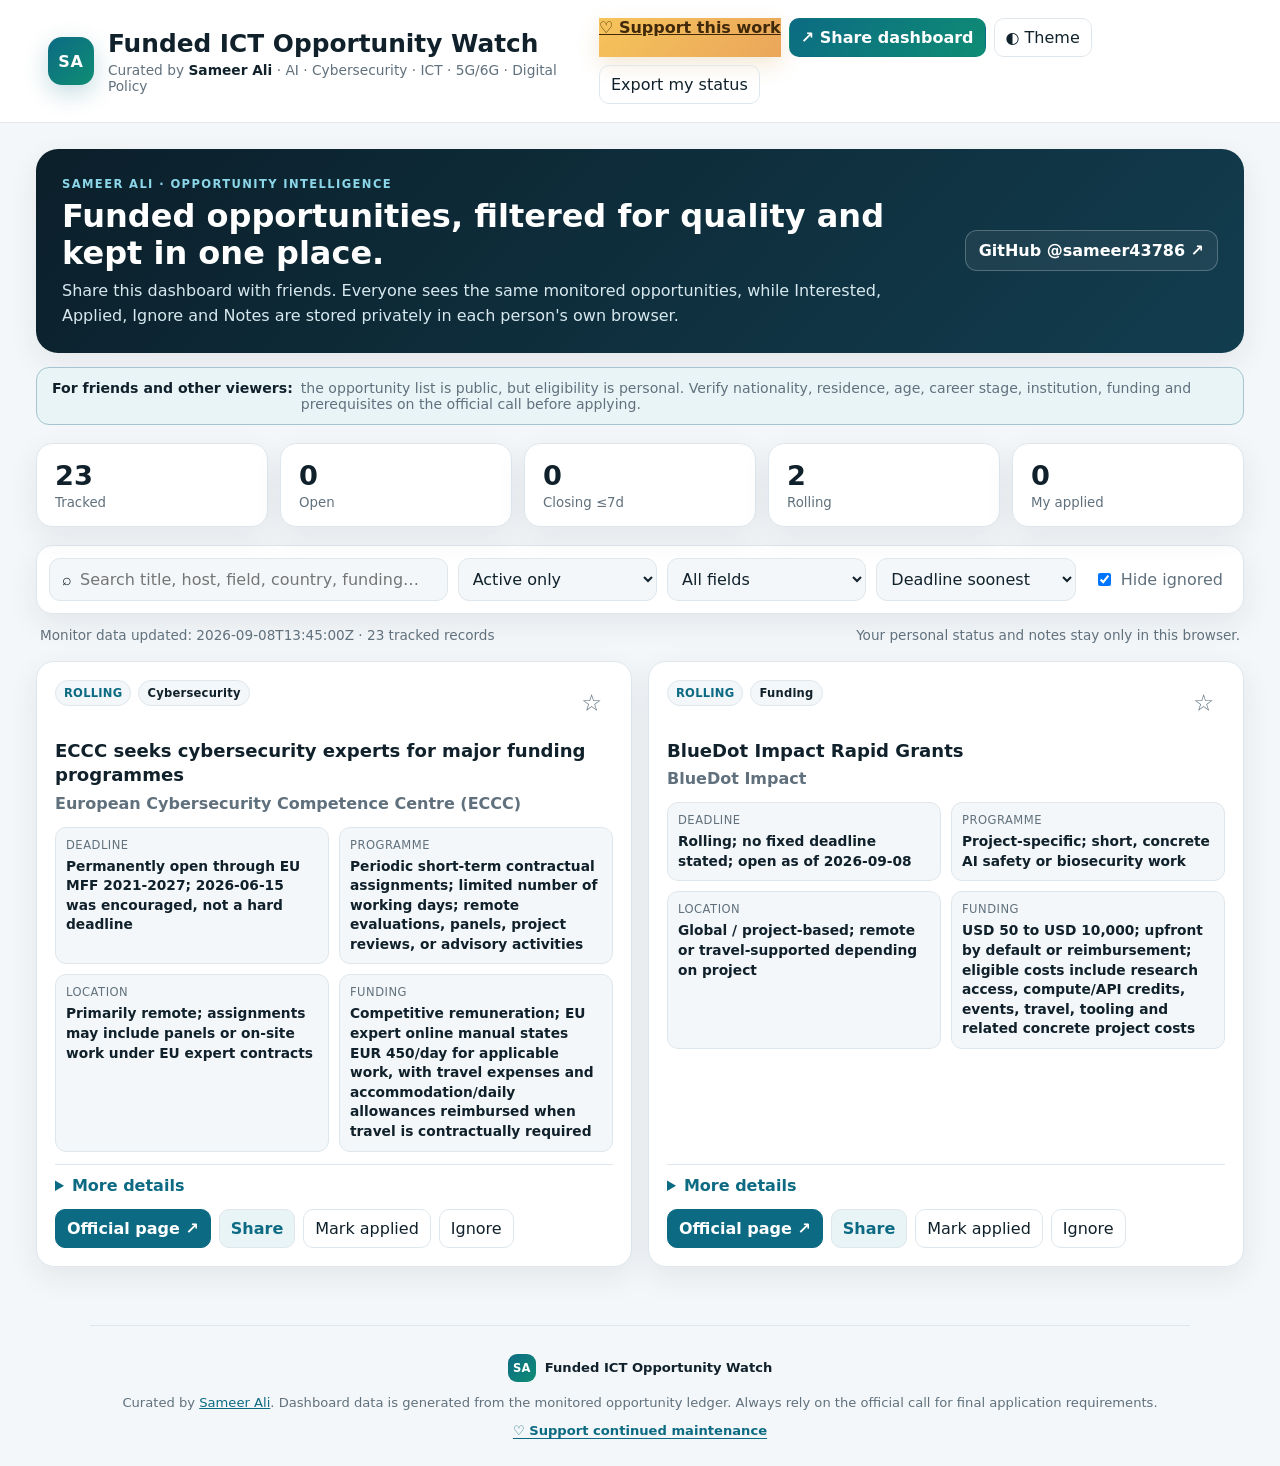
==== docs/index.html @ 2b6732dd "Fix support button with no-JavaScript fallback" ====
<!doctype html>
<html lang="en">
<head>
  <meta charset="utf-8">
  <meta name="viewport" content="width=device-width, initial-scale=1">
  <meta name="color-scheme" content="light dark">
  <meta name="theme-color" content="#0b1f2a">
  <title>Funded ICT Opportunity Watch · Sameer Ali</title>
  <meta name="description" content="A curated public dashboard of funded opportunities in AI, cybersecurity, ICT, 5G/6G, digital policy and trustworthy AI, maintained by Sameer Ali.">
  <meta property="og:title" content="Funded ICT Opportunity Watch · Sameer Ali">
  <meta property="og:description" content="Discover funded opportunities in AI, cybersecurity, ICT, 5G/6G, digital policy and trustworthy AI.">
  <meta property="og:type" content="website">
  <meta property="og:url" content="https://sameer43786.github.io/eu-opportunity-alerts/">
  <meta name="twitter:card" content="summary">
  <link rel="stylesheet" href="styles.css?v=20260909-2">
</head>
<body>
  <header class="topbar">
    <div class="brand">
      <div class="logo" aria-hidden="true">SA</div>
      <div>
        <h1>Funded ICT Opportunity Watch</h1>
        <p class="brandline">Curated by <strong>Sameer Ali</strong> · AI · Cybersecurity · ICT · 5G/6G · Digital Policy</p>
      </div>
    </div>
    <div class="header-actions">
      <a id="supportBtn" class="support-button" href="support.html">♡ Support this work</a>
      <button id="shareBtn" class="share-button" type="button">↗ Share dashboard</button>
      <button id="themeBtn" class="ghost" type="button" aria-label="Toggle theme">◐ Theme</button>
      <button id="exportBtn" class="ghost" type="button">Export my status</button>
    </div>
  </header>

  <main>
    <section class="hero-note">
      <div>
        <span class="eyebrow">SAMEER ALI · OPPORTUNITY INTELLIGENCE</span>
        <h2>Funded opportunities, filtered for quality and kept in one place.</h2>
        <p>Share this dashboard with friends. Everyone sees the same monitored opportunities, while Interested, Applied, Ignore and Notes are stored privately in each person's own browser.</p>
      </div>
      <div class="hero-links">
        <a class="profile-link" href="https://github.com/sameer43786" target="_blank" rel="noopener">GitHub @sameer43786 ↗</a>
      </div>
    </section>

    <section class="friend-notice" role="note">
      <strong>For friends and other viewers:</strong>
      <span>the opportunity list is public, but eligibility is personal. Verify nationality, residence, age, career stage, institution, funding and prerequisites on the official call before applying.</span>
    </section>

    <section class="summary">
      <div class="stat"><span id="totalCount">0</span><small>Tracked</small></div>
      <div class="stat"><span id="openCount">0</span><small>Open</small></div>
      <div class="stat"><span id="soonCount">0</span><small>Closing ≤7d</small></div>
      <div class="stat"><span id="rollingCount">0</span><small>Rolling</small></div>
      <div class="stat"><span id="appliedCount">0</span><small>My applied</small></div>
    </section>

    <section class="controls">
      <label class="searchbox">
        <span>⌕</span>
        <input id="searchInput" type="search" placeholder="Search title, host, field, country, funding…">
      </label>

      <select id="statusFilter" aria-label="Status filter">
        <option value="active">Active only</option>
        <option value="all">All statuses</option>
        <option value="OPEN">Open</option>
        <option value="CLOSING SOON">Closing soon</option>
        <option value="ROLLING">Rolling</option>
        <option value="CLOSED">Closed</option>
      </select>

      <select id="categoryFilter" aria-label="Category filter">
        <option value="all">All fields</option>
        <option value="AI">AI / ML / AI Safety</option>
        <option value="Cybersecurity">Cybersecurity</option>
        <option value="Networks">5G / 6G / Networks</option>
        <option value="Policy">Digital Policy / Governance</option>
        <option value="Funding">Fellowships / Grants</option>
      </select>

      <select id="sortFilter" aria-label="Sort opportunities">
        <option value="deadline">Deadline soonest</option>
        <option value="newest">Newest first</option>
        <option value="title">Title A–Z</option>
      </select>

      <label class="check"><input id="hideIgnored" type="checkbox" checked> Hide ignored</label>
    </section>

    <section class="meta">
      <span id="lastSync">Loading monitor data…</span>
      <span class="privacy">Your personal status and notes stay only in this browser.</span>
    </section>

    <section id="cards" class="cards" aria-live="polite"></section>
    <div id="emptyState" class="empty" hidden>No opportunities match these filters.</div>
  </main>

  <template id="cardTemplate">
    <article class="card">
      <div class="card-top">
        <div class="badges">
          <span class="badge status"></span>
          <span class="badge category"></span>
        </div>
        <button class="star" type="button" title="Interested" aria-label="Mark interested">☆</button>
      </div>
      <h2 class="title"></h2>
      <p class="host"></p>
      <div class="facts">
        <div><span>Deadline</span><strong class="deadline"></strong></div>
        <div><span>Programme</span><strong class="dates"></strong></div>
        <div><span>Location</span><strong class="location"></strong></div>
        <div><span>Funding</span><strong class="funding"></strong></div>
      </div>
      <details>
        <summary>More details</summary>
        <div class="details-grid">
          <p><b>Programme family:</b> <span class="family"></span></p>
          <p><b>Cycle:</b> <span class="cycle"></span></p>
          <p><b>Funding stream:</b> <span class="stream"></span></p>
          <p><b>Aliases:</b> <span class="aliases"></span></p>
          <p><b>First reported:</b> <span class="reported"></span></p>
        </div>
        <label class="notes-label">My notes
          <textarea class="notes" rows="3" placeholder="Private note stored in this browser only"></textarea>
        </label>
      </details>
      <div class="actions">
        <a class="primary apply-link" target="_blank" rel="noopener">Official page ↗</a>
        <button class="share-opportunity-btn" type="button">Share</button>
        <button class="applied-btn" type="button">Mark applied</button>
        <button class="ignore-btn ghost" type="button">Ignore</button>
      </div>
    </article>
  </template>

  <div id="supportModal" class="modal-backdrop" hidden>
    <section class="support-modal" role="dialog" aria-modal="true" aria-labelledby="supportTitle">
      <button id="closeSupportBtn" class="modal-close" type="button" aria-label="Close support window">×</button>
      <span class="support-kicker">KEEP THE WATCH RUNNING</span>
      <h2 id="supportTitle">Support independent opportunity intelligence</h2>
      <p class="support-lead">This dashboard is maintained as a public resource. Contributions help sustain monitoring, source verification, eligibility screening, duplicate prevention and ongoing improvements.</p>

      <div class="support-principles">
        <div><strong>Open access</strong><span>The dashboard remains free to browse and share.</span></div>
        <div><strong>Independent curation</strong><span>Donations never influence which opportunities are included or ranked.</span></div>
        <div><strong>Maintenance first</strong><span>Support goes toward keeping the monitor accurate, current and useful.</span></div>
      </div>

      <div class="support-card">
        <div class="support-mark">SA</div>
        <div class="support-copy">
          <small>OPTIONAL COMMUNITY SUPPORT</small>
          <strong>Help Sameer keep maintaining Funded ICT Opportunity Watch</strong>
          <span>Any amount is appreciated. PayPal opens securely in a separate tab.</span>
        </div>
      </div>

      <div class="support-actions">
        <a class="paypal-button" href="https://paypal.me/Sameerbinaman" target="_blank" rel="noopener noreferrer">Support via PayPal ↗</a>
        <button id="copyPayPalBtn" class="ghost" type="button">Copy PayPal link</button>
        <button id="shareSupportBtn" class="ghost" type="button">Share support page</button>
      </div>

      <p class="support-footnote">Support is voluntary. This is not a subscription, paid placement or guarantee of eligibility. Always apply through the official opportunity provider.</p>
    </section>
  </div>

  <div id="toast" class="toast" role="status" aria-live="polite" hidden></div>

  <footer>
    <div class="footer-brand"><span class="footer-mark">SA</span><strong>Funded ICT Opportunity Watch</strong></div>
    <p>Curated by <a href="https://github.com/sameer43786" target="_blank" rel="noopener">Sameer Ali</a>. Dashboard data is generated from the monitored opportunity ledger. Always rely on the official call for final application requirements.</p>
    <a id="footerSupportBtn" class="footer-support" href="support.html">♡ Support continued maintenance</a>
  </footer>

  <script src="app.js?v=20260909-2" defer></script>
</body>
</html>
---- docs/styles.css ----
:root{
  --bg:#f4f7f9;--panel:#fff;--text:#10212b;--muted:#60717d;--line:#dfe7ec;
  --accent:#0c6b83;--accent2:#0f8d74;--danger:#a13d3d;--warn:#9a6500;--shadow:0 10px 30px rgba(20,44,58,.08);
  --brand:#0b1f2a;--brand-soft:#e9f4f7
}
:root[data-theme="dark"]{
  --bg:#07151d;--panel:#0d202b;--text:#eef7fa;--muted:#9eb2bd;--line:#203744;
  --accent:#4fc3df;--accent2:#5ed4b1;--danger:#ff9a9a;--warn:#ffd27a;--shadow:0 14px 35px rgba(0,0,0,.28);
  --brand:#041015;--brand-soft:#102b37
}
*{box-sizing:border-box}
body{margin:0;font-family:Inter,ui-sans-serif,system-ui,-apple-system,Segoe UI,Roboto,Arial,sans-serif;background:var(--bg);color:var(--text)}
body.modal-open{overflow:hidden}
a{color:var(--accent)}
.topbar{position:sticky;top:0;z-index:20;display:flex;align-items:center;justify-content:space-between;gap:20px;padding:18px clamp(18px,4vw,48px);background:color-mix(in srgb,var(--panel) 94%,transparent);backdrop-filter:blur(12px);border-bottom:1px solid var(--line)}
.brand{display:flex;align-items:center;gap:14px}.logo{display:grid;place-items:center;width:48px;height:48px;border-radius:14px;background:linear-gradient(135deg,var(--accent),var(--accent2));color:#fff;font-weight:900;letter-spacing:.7px;box-shadow:0 8px 24px color-mix(in srgb,var(--accent) 24%,transparent)}
h1{font-size:clamp(1.15rem,2vw,1.55rem);margin:0}.brand p{margin:4px 0 0;color:var(--muted);font-size:.86rem}.brandline strong{color:var(--text)}.header-actions{display:flex;gap:8px;flex-wrap:wrap}.share-button{background:linear-gradient(135deg,var(--accent),var(--accent2));color:#fff;border-color:transparent;font-weight:800}.support-button{background:linear-gradient(135deg,#f6c45b,#eaa65b);color:#40290b;border-color:transparent;font-weight:900;box-shadow:0 8px 22px rgba(201,139,52,.2)}
main{max-width:1500px;margin:auto;padding:26px clamp(16px,3vw,36px) 48px}
.hero-note{display:flex;justify-content:space-between;gap:24px;align-items:center;padding:24px 26px;margin-bottom:14px;background:linear-gradient(135deg,var(--brand),#123d4f);color:#fff;border-radius:22px;box-shadow:var(--shadow)}.hero-note h2{margin:6px 0 7px;font-size:clamp(1.35rem,3vw,2rem);line-height:1.16}.hero-note p{margin:0;max-width:850px;color:#d7e9ef;line-height:1.55}.eyebrow{display:inline-block;font-size:.72rem;letter-spacing:1.4px;font-weight:900;color:#8bd7e9}.hero-links{flex:0 0 auto}.profile-link{display:inline-flex;padding:10px 13px;border:1px solid rgba(255,255,255,.24);border-radius:12px;color:#fff;text-decoration:none;background:rgba(255,255,255,.06);font-weight:700;white-space:nowrap}
.friend-notice{display:flex;gap:8px;align-items:flex-start;margin:0 0 18px;padding:12px 15px;border:1px solid color-mix(in srgb,var(--accent) 28%,var(--line));background:var(--brand-soft);border-radius:13px;font-size:.88rem;color:var(--muted)}.friend-notice strong{color:var(--text);white-space:nowrap}
.summary{display:grid;grid-template-columns:repeat(5,minmax(110px,1fr));gap:12px;margin-bottom:18px}
.stat{background:var(--panel);border:1px solid var(--line);border-radius:16px;padding:16px 18px;box-shadow:var(--shadow)}.stat span{font-size:1.7rem;font-weight:800}.stat small{display:block;margin-top:4px;color:var(--muted)}
.controls{display:grid;grid-template-columns:minmax(260px,2fr) repeat(3,minmax(150px,1fr)) auto;gap:10px;background:var(--panel);border:1px solid var(--line);border-radius:16px;padding:12px;box-shadow:var(--shadow)}
.searchbox{display:flex;align-items:center;gap:8px;border:1px solid var(--line);border-radius:11px;padding:0 12px;background:var(--bg)}input,select,textarea,button{font:inherit;color:inherit}.searchbox input{width:100%;border:0;outline:0;background:transparent;padding:11px 0}
select{border:1px solid var(--line);background:var(--bg);border-radius:11px;padding:10px}.check{display:flex;align-items:center;gap:7px;padding:0 8px;white-space:nowrap;color:var(--muted)}
.meta{display:flex;justify-content:space-between;gap:12px;align-items:center;margin:13px 4px 18px;color:var(--muted);font-size:.85rem}.cards{display:grid;grid-template-columns:repeat(auto-fit,minmax(min(100%,340px),1fr));gap:16px}
.card{background:var(--panel);border:1px solid var(--line);border-radius:18px;padding:18px;box-shadow:var(--shadow);display:flex;flex-direction:column;min-height:360px}.card.is-applied{outline:2px solid color-mix(in srgb,var(--accent2) 60%,transparent)}.card.is-interested{outline:2px solid color-mix(in srgb,var(--accent) 55%,transparent)}
.card-top{display:flex;justify-content:space-between;gap:12px;align-items:start}.badges{display:flex;gap:7px;flex-wrap:wrap}.badge{display:inline-flex;padding:5px 8px;border-radius:999px;font-size:.72rem;font-weight:800;letter-spacing:.25px;background:var(--bg);border:1px solid var(--line)}
.status.open{color:var(--accent2)}.status.soon{color:var(--warn)}.status.closed{color:var(--muted)}.status.rolling{color:var(--accent)}.star{border:0;background:transparent;font-size:1.45rem;cursor:pointer;color:var(--muted)}.star.active{color:#d59b00}
.title{font-size:1.13rem;line-height:1.35;margin:14px 0 6px}.host{margin:0 0 14px;color:var(--muted);font-weight:600}.facts{display:grid;grid-template-columns:1fr 1fr;gap:10px;margin-bottom:12px}.facts div{background:var(--bg);border:1px solid var(--line);border-radius:11px;padding:10px}
.facts span{display:block;color:var(--muted);font-size:.72rem;text-transform:uppercase;letter-spacing:.5px;margin-bottom:4px}.facts strong{font-size:.86rem;line-height:1.35;word-break:break-word}details{border-top:1px solid var(--line);margin-top:auto;padding-top:11px}summary{cursor:pointer;color:var(--accent);font-weight:700}
.details-grid{font-size:.86rem;color:var(--muted)}.details-grid p{margin:8px 0}.details-grid b{color:var(--text)}.notes-label{display:block;font-size:.82rem;font-weight:700}.notes{width:100%;margin-top:6px;padding:9px;border:1px solid var(--line);border-radius:10px;background:var(--bg);resize:vertical}
.actions{display:flex;gap:8px;flex-wrap:wrap;margin-top:14px}button,.primary{border:1px solid var(--line);border-radius:10px;padding:9px 11px;cursor:pointer;text-decoration:none;background:var(--panel)}.primary{background:var(--accent);border-color:var(--accent);color:#fff;font-weight:700}.ghost{background:transparent}.applied-btn.active{background:var(--accent2);border-color:var(--accent2);color:#fff}.share-opportunity-btn{background:var(--brand-soft);color:var(--accent);font-weight:700}
.empty{margin:40px auto;text-align:center;color:var(--muted)}footer{max-width:1100px;margin:10px auto 0;padding:28px 18px;color:var(--muted);text-align:center;font-size:.82rem;border-top:1px solid var(--line)}.footer-brand{display:flex;justify-content:center;align-items:center;gap:9px;margin-bottom:8px;color:var(--text)}.footer-mark{display:grid;place-items:center;width:28px;height:28px;border-radius:9px;background:linear-gradient(135deg,var(--accent),var(--accent2));color:#fff;font-size:.72rem;font-weight:900}.footer-support{margin-top:8px;background:transparent;border:0;color:var(--accent);font-weight:800;text-decoration:underline;text-underline-offset:3px}
.toast{position:fixed;right:22px;bottom:22px;z-index:80;max-width:min(420px,calc(100vw - 44px));padding:12px 15px;border-radius:12px;background:var(--brand);color:#fff;box-shadow:0 12px 35px rgba(0,0,0,.25);font-weight:700}
.modal-backdrop{position:fixed;inset:0;z-index:70;display:grid;place-items:center;padding:22px;background:rgba(2,12,18,.68);backdrop-filter:blur(8px)}.modal-backdrop[hidden]{display:none}.support-modal{position:relative;width:min(760px,100%);max-height:min(90vh,860px);overflow:auto;padding:30px;border-radius:24px;background:var(--panel);border:1px solid var(--line);box-shadow:0 28px 80px rgba(0,0,0,.36)}.modal-close{position:absolute;top:15px;right:15px;width:38px;height:38px;padding:0;border-radius:50%;font-size:1.5rem;line-height:1;background:var(--bg)}.support-kicker{display:inline-block;margin-bottom:7px;font-size:.72rem;font-weight:900;letter-spacing:1.4px;color:var(--accent)}.support-modal h2{margin:0 44px 9px 0;font-size:clamp(1.45rem,3vw,2.2rem);line-height:1.12}.support-lead{margin:0;color:var(--muted);line-height:1.6;max-width:680px}.support-principles{display:grid;grid-template-columns:repeat(3,1fr);gap:11px;margin:21px 0}.support-principles div{padding:14px;border-radius:15px;background:var(--bg);border:1px solid var(--line)}.support-principles strong{display:block;margin-bottom:5px;font-size:.9rem}.support-principles span{display:block;color:var(--muted);font-size:.8rem;line-height:1.45}.support-card{display:flex;gap:14px;align-items:center;padding:18px;border-radius:18px;background:linear-gradient(135deg,var(--brand),#123d4f);color:#fff}.support-mark{display:grid;place-items:center;flex:0 0 54px;width:54px;height:54px;border-radius:16px;background:linear-gradient(135deg,#f6c45b,#eaa65b);color:#40290b;font-weight:950;letter-spacing:.7px}.support-copy{display:flex;flex-direction:column;gap:3px}.support-copy small{color:#95d6e6;font-weight:900;letter-spacing:.7px}.support-copy strong{font-size:1rem}.support-copy span{color:#d7e9ef;font-size:.82rem}.support-actions{display:flex;gap:9px;flex-wrap:wrap;margin-top:17px}.paypal-button{display:inline-flex;align-items:center;justify-content:center;padding:11px 15px;border-radius:11px;text-decoration:none;background:#0070ba;color:#fff;font-weight:900;border:1px solid #0070ba;box-shadow:0 8px 20px rgba(0,112,186,.2)}.support-footnote{margin:16px 0 0;color:var(--muted);font-size:.78rem;line-height:1.45}
@media(max-width:900px){.topbar{position:static;align-items:flex-start;flex-direction:column}.hero-note{align-items:flex-start;flex-direction:column}.summary{grid-template-columns:repeat(2,1fr)}.controls{grid-template-columns:1fr 1fr}.searchbox{grid-column:1/-1}.meta{align-items:flex-start;flex-direction:column}.friend-notice{flex-direction:column}.friend-notice strong{white-space:normal}.support-principles{grid-template-columns:1fr}}
@media(max-width:560px){.controls{grid-template-columns:1fr}.searchbox{grid-column:auto}.facts{grid-template-columns:1fr}.summary{grid-template-columns:1fr 1fr}.header-actions{width:100%}.header-actions button{flex:1}.hero-note{padding:20px}.profile-link{white-space:normal}.brand{align-items:flex-start}.support-modal{padding:24px 18px}.support-card{align-items:flex-start}.support-actions>*{width:100%}}
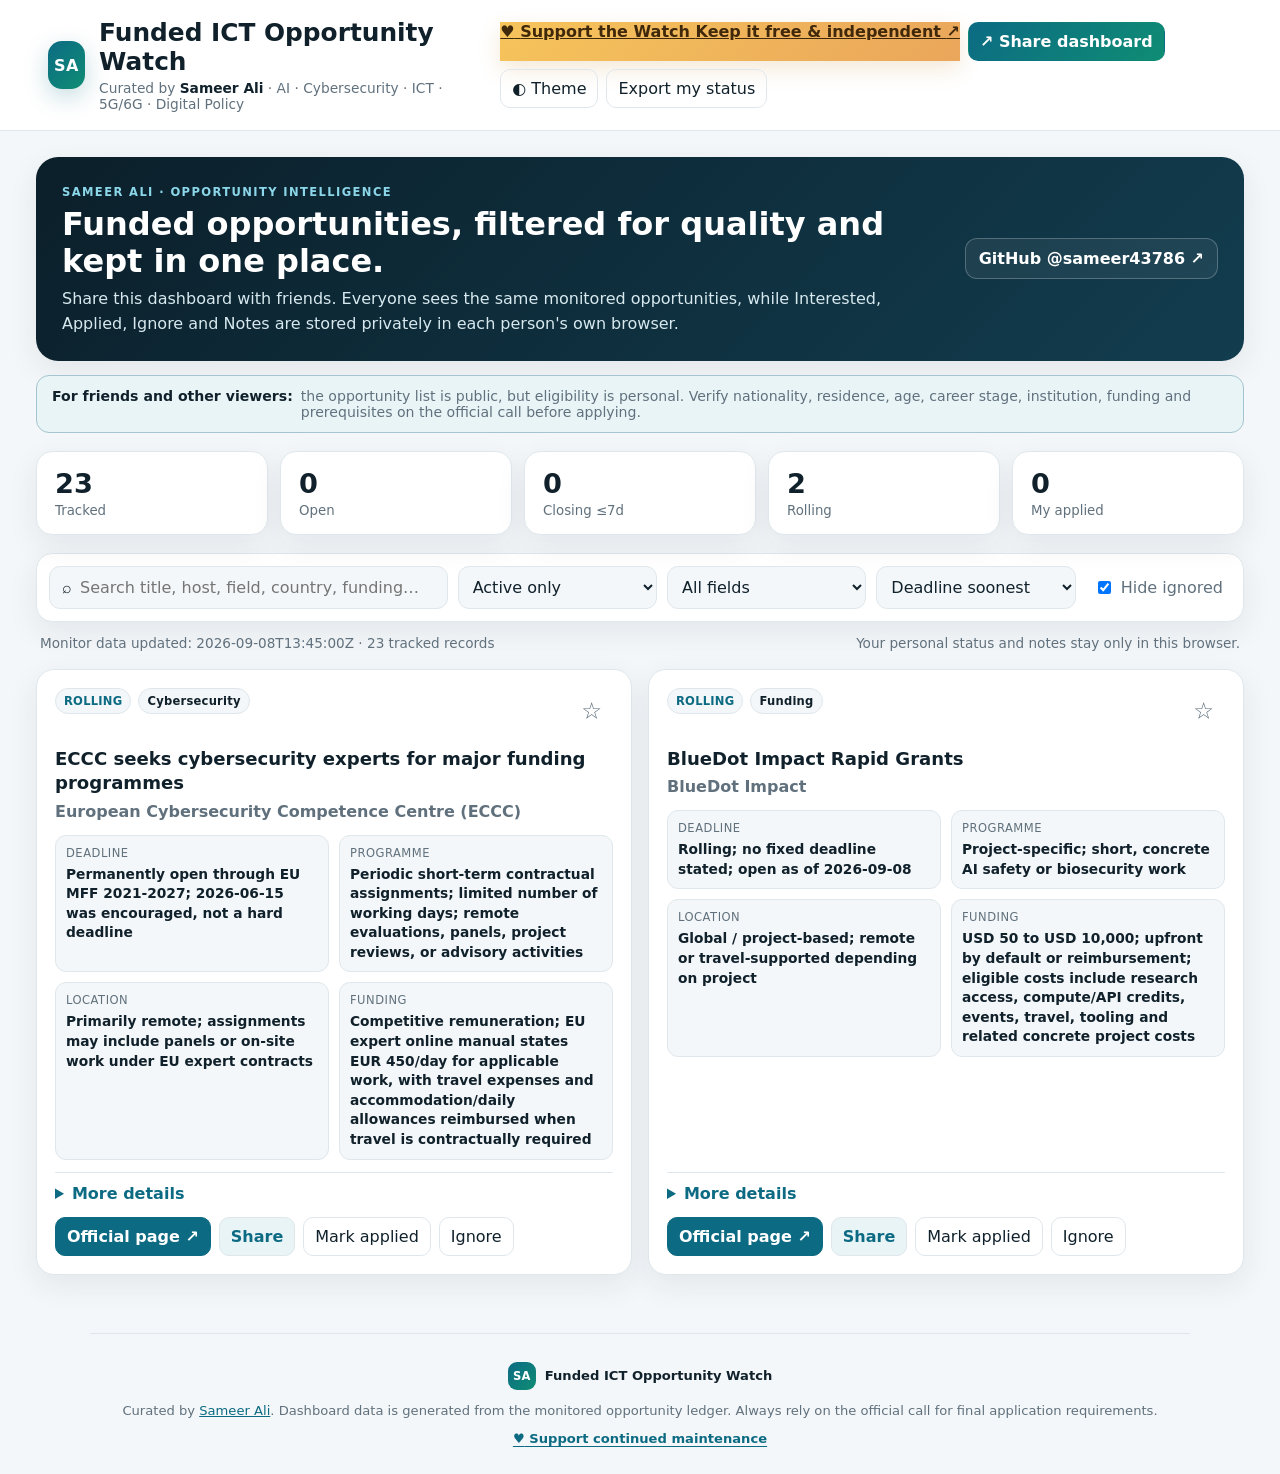
==== commit 1ead1a70: "Refine premium support CTA" ====
--- a/docs/index.html
+++ b/docs/index.html
@@ -12,7 +12,7 @@
   <meta property="og:type" content="website">
   <meta property="og:url" content="https://sameer43786.github.io/eu-opportunity-alerts/">
   <meta name="twitter:card" content="summary">
-  <link rel="stylesheet" href="styles.css?v=20260909-2">
+  <link rel="stylesheet" href="styles.css?v=20260909-3">
 </head>
 <body>
   <header class="topbar">
@@ -24,7 +24,14 @@
       </div>
     </div>
     <div class="header-actions">
-      <a id="supportBtn" class="support-button" href="support.html">♡ Support this work</a>
+      <a id="supportBtn" class="support-button" href="support.html" aria-label="Support Funded ICT Opportunity Watch and help keep it free and independent">
+        <span class="support-button-icon" aria-hidden="true">♥</span>
+        <span class="support-button-copy">
+          <span class="support-button-title">Support the Watch</span>
+          <span class="support-button-subtitle">Keep it free &amp; independent</span>
+        </span>
+        <span class="support-button-arrow" aria-hidden="true">↗</span>
+      </a>
       <button id="shareBtn" class="share-button" type="button">↗ Share dashboard</button>
       <button id="themeBtn" class="ghost" type="button" aria-label="Toggle theme">◐ Theme</button>
       <button id="exportBtn" class="ghost" type="button">Export my status</button>
@@ -174,7 +181,7 @@
   <footer>
     <div class="footer-brand"><span class="footer-mark">SA</span><strong>Funded ICT Opportunity Watch</strong></div>
     <p>Curated by <a href="https://github.com/sameer43786" target="_blank" rel="noopener">Sameer Ali</a>. Dashboard data is generated from the monitored opportunity ledger. Always rely on the official call for final application requirements.</p>
-    <a id="footerSupportBtn" class="footer-support" href="support.html">♡ Support continued maintenance</a>
+    <a id="footerSupportBtn" class="footer-support" href="support.html"><span aria-hidden="true">♥</span> Support continued maintenance</a>
   </footer>
 
   <script src="app.js?v=20260909-2" defer></script>
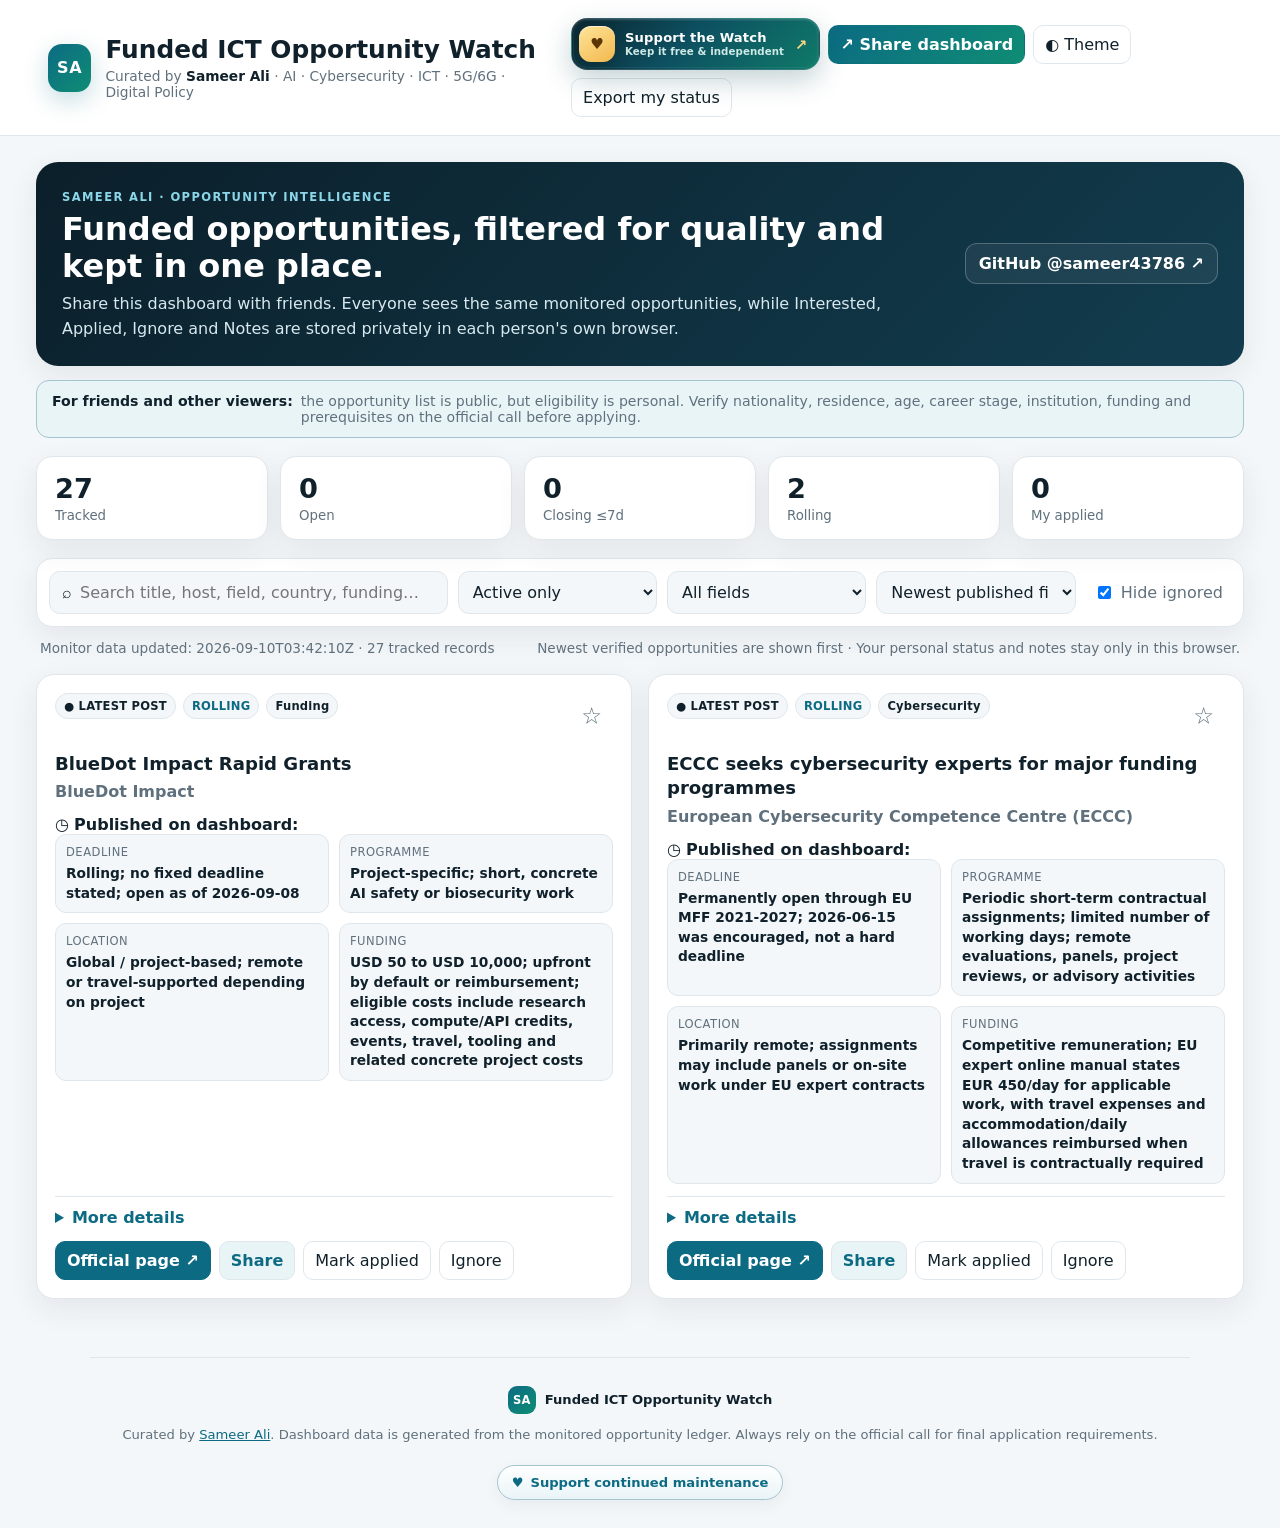
==== commit 1ebd7fa9: "Show newest opportunities first with dashboard publish dates" ====
--- a/docs/index.html
+++ b/docs/index.html
@@ -13,6 +13,7 @@
   <meta property="og:url" content="https://sameer43786.github.io/eu-opportunity-alerts/">
   <meta name="twitter:card" content="summary">
   <link rel="stylesheet" href="styles.css?v=20260909-3">
+  <link rel="stylesheet" href="latest-posts.css?v=20260910-1">
 </head>
 <body>
   <header class="topbar">
@@ -88,8 +89,8 @@
       </select>
 
       <select id="sortFilter" aria-label="Sort opportunities">
+        <option value="newest">Newest published first</option>
         <option value="deadline">Deadline soonest</option>
-        <option value="newest">Newest first</option>
         <option value="title">Title A–Z</option>
       </select>
 
@@ -98,7 +99,7 @@
 
     <section class="meta">
       <span id="lastSync">Loading monitor data…</span>
-      <span class="privacy">Your personal status and notes stay only in this browser.</span>
+      <span class="privacy">Newest verified opportunities are shown first · Your personal status and notes stay only in this browser.</span>
     </section>
 
     <section id="cards" class="cards" aria-live="polite"></section>
@@ -109,6 +110,7 @@
     <article class="card">
       <div class="card-top">
         <div class="badges">
+          <span class="badge latest-badge" hidden>● LATEST POST</span>
           <span class="badge status"></span>
           <span class="badge category"></span>
         </div>
@@ -116,6 +118,10 @@
       </div>
       <h2 class="title"></h2>
       <p class="host"></p>
+      <div class="published-row">
+        <span class="published-icon" aria-hidden="true">◷</span>
+        <span><b>Published on dashboard:</b> <time class="published"></time></span>
+      </div>
       <div class="facts">
         <div><span>Deadline</span><strong class="deadline"></strong></div>
         <div><span>Programme</span><strong class="dates"></strong></div>
@@ -129,7 +135,7 @@
           <p><b>Cycle:</b> <span class="cycle"></span></p>
           <p><b>Funding stream:</b> <span class="stream"></span></p>
           <p><b>Aliases:</b> <span class="aliases"></span></p>
-          <p><b>First reported:</b> <span class="reported"></span></p>
+          <p><b>Published on dashboard:</b> <span class="reported"></span></p>
         </div>
         <label class="notes-label">My notes
           <textarea class="notes" rows="3" placeholder="Private note stored in this browser only"></textarea>
@@ -184,6 +190,6 @@
     <a id="footerSupportBtn" class="footer-support" href="support.html"><span aria-hidden="true">♥</span> Support continued maintenance</a>
   </footer>
 
-  <script src="app.js?v=20260909-2" defer></script>
+  <script src="app.js?v=20260910-1" defer></script>
 </body>
 </html>
--- a/docs/styles.css
+++ b/docs/styles.css
@@ -14,7 +14,24 @@
 a{color:var(--accent)}
 .topbar{position:sticky;top:0;z-index:20;display:flex;align-items:center;justify-content:space-between;gap:20px;padding:18px clamp(18px,4vw,48px);background:color-mix(in srgb,var(--panel) 94%,transparent);backdrop-filter:blur(12px);border-bottom:1px solid var(--line)}
 .brand{display:flex;align-items:center;gap:14px}.logo{display:grid;place-items:center;width:48px;height:48px;border-radius:14px;background:linear-gradient(135deg,var(--accent),var(--accent2));color:#fff;font-weight:900;letter-spacing:.7px;box-shadow:0 8px 24px color-mix(in srgb,var(--accent) 24%,transparent)}
-h1{font-size:clamp(1.15rem,2vw,1.55rem);margin:0}.brand p{margin:4px 0 0;color:var(--muted);font-size:.86rem}.brandline strong{color:var(--text)}.header-actions{display:flex;gap:8px;flex-wrap:wrap}.share-button{background:linear-gradient(135deg,var(--accent),var(--accent2));color:#fff;border-color:transparent;font-weight:800}.support-button{background:linear-gradient(135deg,#f6c45b,#eaa65b);color:#40290b;border-color:transparent;font-weight:900;box-shadow:0 8px 22px rgba(201,139,52,.2)}
+h1{font-size:clamp(1.15rem,2vw,1.55rem);margin:0}.brand p{margin:4px 0 0;color:var(--muted);font-size:.86rem}.brandline strong{color:var(--text)}.header-actions{display:flex;gap:8px;flex-wrap:wrap;align-items:center}.share-button{background:linear-gradient(135deg,var(--accent),var(--accent2));color:#fff;border-color:transparent;font-weight:800}
+
+/* Premium, professional support CTA */
+.support-button{position:relative;isolation:isolate;overflow:hidden;display:inline-flex;align-items:center;gap:10px;min-height:50px;padding:7px 12px 7px 7px;border:1px solid rgba(255,255,255,.16);border-radius:16px;text-decoration:none;color:#fff;background:linear-gradient(135deg,#0b2630 0%,#0d5061 46%,#0f7a69 100%);box-shadow:0 10px 28px rgba(8,67,78,.24),inset 0 1px 0 rgba(255,255,255,.12);transition:transform .2s ease,box-shadow .2s ease,filter .2s ease}
+.support-button::before{content:"";position:absolute;inset:-60% -35%;z-index:-1;background:linear-gradient(110deg,transparent 38%,rgba(255,255,255,.20) 49%,rgba(255,255,255,.08) 53%,transparent 64%);transform:translateX(-62%) rotate(8deg);animation:supportSheen 7s ease-in-out infinite;pointer-events:none}
+.support-button::after{content:"";position:absolute;inset:1px;border-radius:14px;border:1px solid rgba(255,255,255,.06);pointer-events:none}
+.support-button:hover{transform:translateY(-2px);box-shadow:0 15px 34px rgba(8,67,78,.30),0 0 0 1px rgba(83,211,183,.14),inset 0 1px 0 rgba(255,255,255,.16);filter:saturate(1.06)}
+.support-button:focus-visible{outline:3px solid color-mix(in srgb,#f6c45b 68%,transparent);outline-offset:3px}
+.support-button-icon{position:relative;display:grid;place-items:center;flex:0 0 36px;width:36px;height:36px;border-radius:12px;background:linear-gradient(145deg,#ffe49a,#f2b84d);color:#5b3605;font-size:.95rem;box-shadow:0 6px 16px rgba(0,0,0,.18),inset 0 1px 0 rgba(255,255,255,.58)}
+.support-button-icon::after{content:"";position:absolute;inset:-5px;border:1px solid rgba(255,220,130,.32);border-radius:16px;opacity:0;animation:supportPulse 4.2s ease-out infinite}
+.support-button-copy{display:flex;flex-direction:column;gap:1px;line-height:1.06;white-space:nowrap}
+.support-button-title{font-size:.82rem;font-weight:900;letter-spacing:.15px}
+.support-button-subtitle{font-size:.64rem;font-weight:650;color:#cce9e5;letter-spacing:.08px}
+.support-button-arrow{margin-left:1px;color:#f8d985;font-size:.92rem;font-weight:900;transition:transform .2s ease}
+.support-button:hover .support-button-arrow{transform:translate(2px,-2px)}
+@keyframes supportSheen{0%,72%{transform:translateX(-62%) rotate(8deg)}88%,100%{transform:translateX(74%) rotate(8deg)}}
+@keyframes supportPulse{0%,72%{transform:scale(.96);opacity:0}78%{opacity:.46}92%{transform:scale(1.18);opacity:0}100%{opacity:0}}
+
 main{max-width:1500px;margin:auto;padding:26px clamp(16px,3vw,36px) 48px}
 .hero-note{display:flex;justify-content:space-between;gap:24px;align-items:center;padding:24px 26px;margin-bottom:14px;background:linear-gradient(135deg,var(--brand),#123d4f);color:#fff;border-radius:22px;box-shadow:var(--shadow)}.hero-note h2{margin:6px 0 7px;font-size:clamp(1.35rem,3vw,2rem);line-height:1.16}.hero-note p{margin:0;max-width:850px;color:#d7e9ef;line-height:1.55}.eyebrow{display:inline-block;font-size:.72rem;letter-spacing:1.4px;font-weight:900;color:#8bd7e9}.hero-links{flex:0 0 auto}.profile-link{display:inline-flex;padding:10px 13px;border:1px solid rgba(255,255,255,.24);border-radius:12px;color:#fff;text-decoration:none;background:rgba(255,255,255,.06);font-weight:700;white-space:nowrap}
 .friend-notice{display:flex;gap:8px;align-items:flex-start;margin:0 0 18px;padding:12px 15px;border:1px solid color-mix(in srgb,var(--accent) 28%,var(--line));background:var(--brand-soft);border-radius:13px;font-size:.88rem;color:var(--muted)}.friend-notice strong{color:var(--text);white-space:nowrap}
@@ -31,8 +48,9 @@
 .facts span{display:block;color:var(--muted);font-size:.72rem;text-transform:uppercase;letter-spacing:.5px;margin-bottom:4px}.facts strong{font-size:.86rem;line-height:1.35;word-break:break-word}details{border-top:1px solid var(--line);margin-top:auto;padding-top:11px}summary{cursor:pointer;color:var(--accent);font-weight:700}
 .details-grid{font-size:.86rem;color:var(--muted)}.details-grid p{margin:8px 0}.details-grid b{color:var(--text)}.notes-label{display:block;font-size:.82rem;font-weight:700}.notes{width:100%;margin-top:6px;padding:9px;border:1px solid var(--line);border-radius:10px;background:var(--bg);resize:vertical}
 .actions{display:flex;gap:8px;flex-wrap:wrap;margin-top:14px}button,.primary{border:1px solid var(--line);border-radius:10px;padding:9px 11px;cursor:pointer;text-decoration:none;background:var(--panel)}.primary{background:var(--accent);border-color:var(--accent);color:#fff;font-weight:700}.ghost{background:transparent}.applied-btn.active{background:var(--accent2);border-color:var(--accent2);color:#fff}.share-opportunity-btn{background:var(--brand-soft);color:var(--accent);font-weight:700}
-.empty{margin:40px auto;text-align:center;color:var(--muted)}footer{max-width:1100px;margin:10px auto 0;padding:28px 18px;color:var(--muted);text-align:center;font-size:.82rem;border-top:1px solid var(--line)}.footer-brand{display:flex;justify-content:center;align-items:center;gap:9px;margin-bottom:8px;color:var(--text)}.footer-mark{display:grid;place-items:center;width:28px;height:28px;border-radius:9px;background:linear-gradient(135deg,var(--accent),var(--accent2));color:#fff;font-size:.72rem;font-weight:900}.footer-support{margin-top:8px;background:transparent;border:0;color:var(--accent);font-weight:800;text-decoration:underline;text-underline-offset:3px}
+.empty{margin:40px auto;text-align:center;color:var(--muted)}footer{max-width:1100px;margin:10px auto 0;padding:28px 18px;color:var(--muted);text-align:center;font-size:.82rem;border-top:1px solid var(--line)}.footer-brand{display:flex;justify-content:center;align-items:center;gap:9px;margin-bottom:8px;color:var(--text)}.footer-mark{display:grid;place-items:center;width:28px;height:28px;border-radius:9px;background:linear-gradient(135deg,var(--accent),var(--accent2));color:#fff;font-size:.72rem;font-weight:900}.footer-support{display:inline-flex;align-items:center;gap:7px;margin-top:10px;padding:9px 14px;border:1px solid color-mix(in srgb,var(--accent) 28%,var(--line));border-radius:999px;background:linear-gradient(180deg,var(--panel),var(--brand-soft));color:var(--accent);font-weight:850;text-decoration:none;box-shadow:0 5px 16px rgba(20,44,58,.06);transition:transform .18s ease,box-shadow .18s ease}.footer-support:hover{transform:translateY(-1px);box-shadow:0 8px 20px rgba(20,44,58,.10)}
 .toast{position:fixed;right:22px;bottom:22px;z-index:80;max-width:min(420px,calc(100vw - 44px));padding:12px 15px;border-radius:12px;background:var(--brand);color:#fff;box-shadow:0 12px 35px rgba(0,0,0,.25);font-weight:700}
-.modal-backdrop{position:fixed;inset:0;z-index:70;display:grid;place-items:center;padding:22px;background:rgba(2,12,18,.68);backdrop-filter:blur(8px)}.modal-backdrop[hidden]{display:none}.support-modal{position:relative;width:min(760px,100%);max-height:min(90vh,860px);overflow:auto;padding:30px;border-radius:24px;background:var(--panel);border:1px solid var(--line);box-shadow:0 28px 80px rgba(0,0,0,.36)}.modal-close{position:absolute;top:15px;right:15px;width:38px;height:38px;padding:0;border-radius:50%;font-size:1.5rem;line-height:1;background:var(--bg)}.support-kicker{display:inline-block;margin-bottom:7px;font-size:.72rem;font-weight:900;letter-spacing:1.4px;color:var(--accent)}.support-modal h2{margin:0 44px 9px 0;font-size:clamp(1.45rem,3vw,2.2rem);line-height:1.12}.support-lead{margin:0;color:var(--muted);line-height:1.6;max-width:680px}.support-principles{display:grid;grid-template-columns:repeat(3,1fr);gap:11px;margin:21px 0}.support-principles div{padding:14px;border-radius:15px;background:var(--bg);border:1px solid var(--line)}.support-principles strong{display:block;margin-bottom:5px;font-size:.9rem}.support-principles span{display:block;color:var(--muted);font-size:.8rem;line-height:1.45}.support-card{display:flex;gap:14px;align-items:center;padding:18px;border-radius:18px;background:linear-gradient(135deg,var(--brand),#123d4f);color:#fff}.support-mark{display:grid;place-items:center;flex:0 0 54px;width:54px;height:54px;border-radius:16px;background:linear-gradient(135deg,#f6c45b,#eaa65b);color:#40290b;font-weight:950;letter-spacing:.7px}.support-copy{display:flex;flex-direction:column;gap:3px}.support-copy small{color:#95d6e6;font-weight:900;letter-spacing:.7px}.support-copy strong{font-size:1rem}.support-copy span{color:#d7e9ef;font-size:.82rem}.support-actions{display:flex;gap:9px;flex-wrap:wrap;margin-top:17px}.paypal-button{display:inline-flex;align-items:center;justify-content:center;padding:11px 15px;border-radius:11px;text-decoration:none;background:#0070ba;color:#fff;font-weight:900;border:1px solid #0070ba;box-shadow:0 8px 20px rgba(0,112,186,.2)}.support-footnote{margin:16px 0 0;color:var(--muted);font-size:.78rem;line-height:1.45}
+.modal-backdrop{position:fixed;inset:0;z-index:70;display:grid;place-items:center;padding:22px;background:rgba(2,12,18,.68);backdrop-filter:blur(8px)}.modal-backdrop[hidden]{display:none}.support-modal{position:relative;width:min(760px,100%);max-height:min(90vh,860px);overflow:auto;padding:30px;border-radius:24px;background:var(--panel);border:1px solid var(--line);box-shadow:0 28px 80px rgba(0,0,0,.36)}.modal-close{position:absolute;top:15px;right:15px;width:38px;height:38px;padding:0;border-radius:50%;font-size:1.5rem;line-height:1;background:var(--bg)}.support-kicker{display:inline-block;margin-bottom:7px;font-size:.72rem;font-weight:900;letter-spacing:1.4px;color:var(--accent)}.support-modal h2{margin:0 44px 9px 0;font-size:clamp(1.45rem,3vw,2.2rem);line-height:1.12}.support-lead{margin:0;color:var(--muted);line-height:1.6;max-width:680px}.support-principles{display:grid;grid-template-columns:repeat(3,1fr);gap:11px;margin:21px 0}.support-principles div{padding:14px;border-radius:15px;background:var(--bg);border:1px solid var(--line)}.support-principles strong{display:block;margin-bottom:5px;font-size:.9rem}.support-principles span{display:block;color:var(--muted);font-size:.8rem;line-height:1.45}.support-card{display:flex;gap:14px;align-items:center;padding:18px;border-radius:18px;background:linear-gradient(135deg,var(--brand),#123d4f);color:#fff}.support-mark{display:grid;place-items:center;flex:0 0 54px;width:54px;height:54px;border-radius:16px;background:linear-gradient(135deg,#f6c45b,#eaa65b);color:#40290b;font-weight:950;letter-spacing:.7px}.support-copy{display:flex;flex-direction:column;gap:3px}.support-copy small{color:#95d6e6;font-weight:900;letter-spacing:.7px}.support-copy strong{font-size:1rem}.support-copy span{color:#d7e9ef;font-size:.82rem}.support-actions{display:flex;gap:9px;flex-wrap:wrap;margin-top:17px}.paypal-button{position:relative;overflow:hidden;display:inline-flex;align-items:center;justify-content:center;padding:12px 16px;border-radius:12px;text-decoration:none;background:linear-gradient(135deg,#003087,#0070ba);color:#fff;font-weight:900;border:1px solid #0068ad;box-shadow:0 10px 24px rgba(0,112,186,.22);transition:transform .18s ease,box-shadow .18s ease}.paypal-button:hover{transform:translateY(-1px);box-shadow:0 14px 28px rgba(0,112,186,.28)}.support-footnote{margin:16px 0 0;color:var(--muted);font-size:.78rem;line-height:1.45}
 @media(max-width:900px){.topbar{position:static;align-items:flex-start;flex-direction:column}.hero-note{align-items:flex-start;flex-direction:column}.summary{grid-template-columns:repeat(2,1fr)}.controls{grid-template-columns:1fr 1fr}.searchbox{grid-column:1/-1}.meta{align-items:flex-start;flex-direction:column}.friend-notice{flex-direction:column}.friend-notice strong{white-space:normal}.support-principles{grid-template-columns:1fr}}
-@media(max-width:560px){.controls{grid-template-columns:1fr}.searchbox{grid-column:auto}.facts{grid-template-columns:1fr}.summary{grid-template-columns:1fr 1fr}.header-actions{width:100%}.header-actions button{flex:1}.hero-note{padding:20px}.profile-link{white-space:normal}.brand{align-items:flex-start}.support-modal{padding:24px 18px}.support-card{align-items:flex-start}.support-actions>*{width:100%}}
+@media(max-width:560px){.controls{grid-template-columns:1fr}.searchbox{grid-column:auto}.facts{grid-template-columns:1fr}.summary{grid-template-columns:1fr 1fr}.header-actions{width:100%}.header-actions button{flex:1}.header-actions .support-button{width:100%;justify-content:flex-start}.support-button-arrow{margin-left:auto}.hero-note{padding:20px}.profile-link{white-space:normal}.brand{align-items:flex-start}.support-modal{padding:24px 18px}.support-card{align-items:flex-start}.support-actions>*{width:100%}}
+@media(prefers-reduced-motion:reduce){.support-button,.support-button-arrow,.footer-support,.paypal-button{transition:none}.support-button::before,.support-button-icon::after{animation:none}}
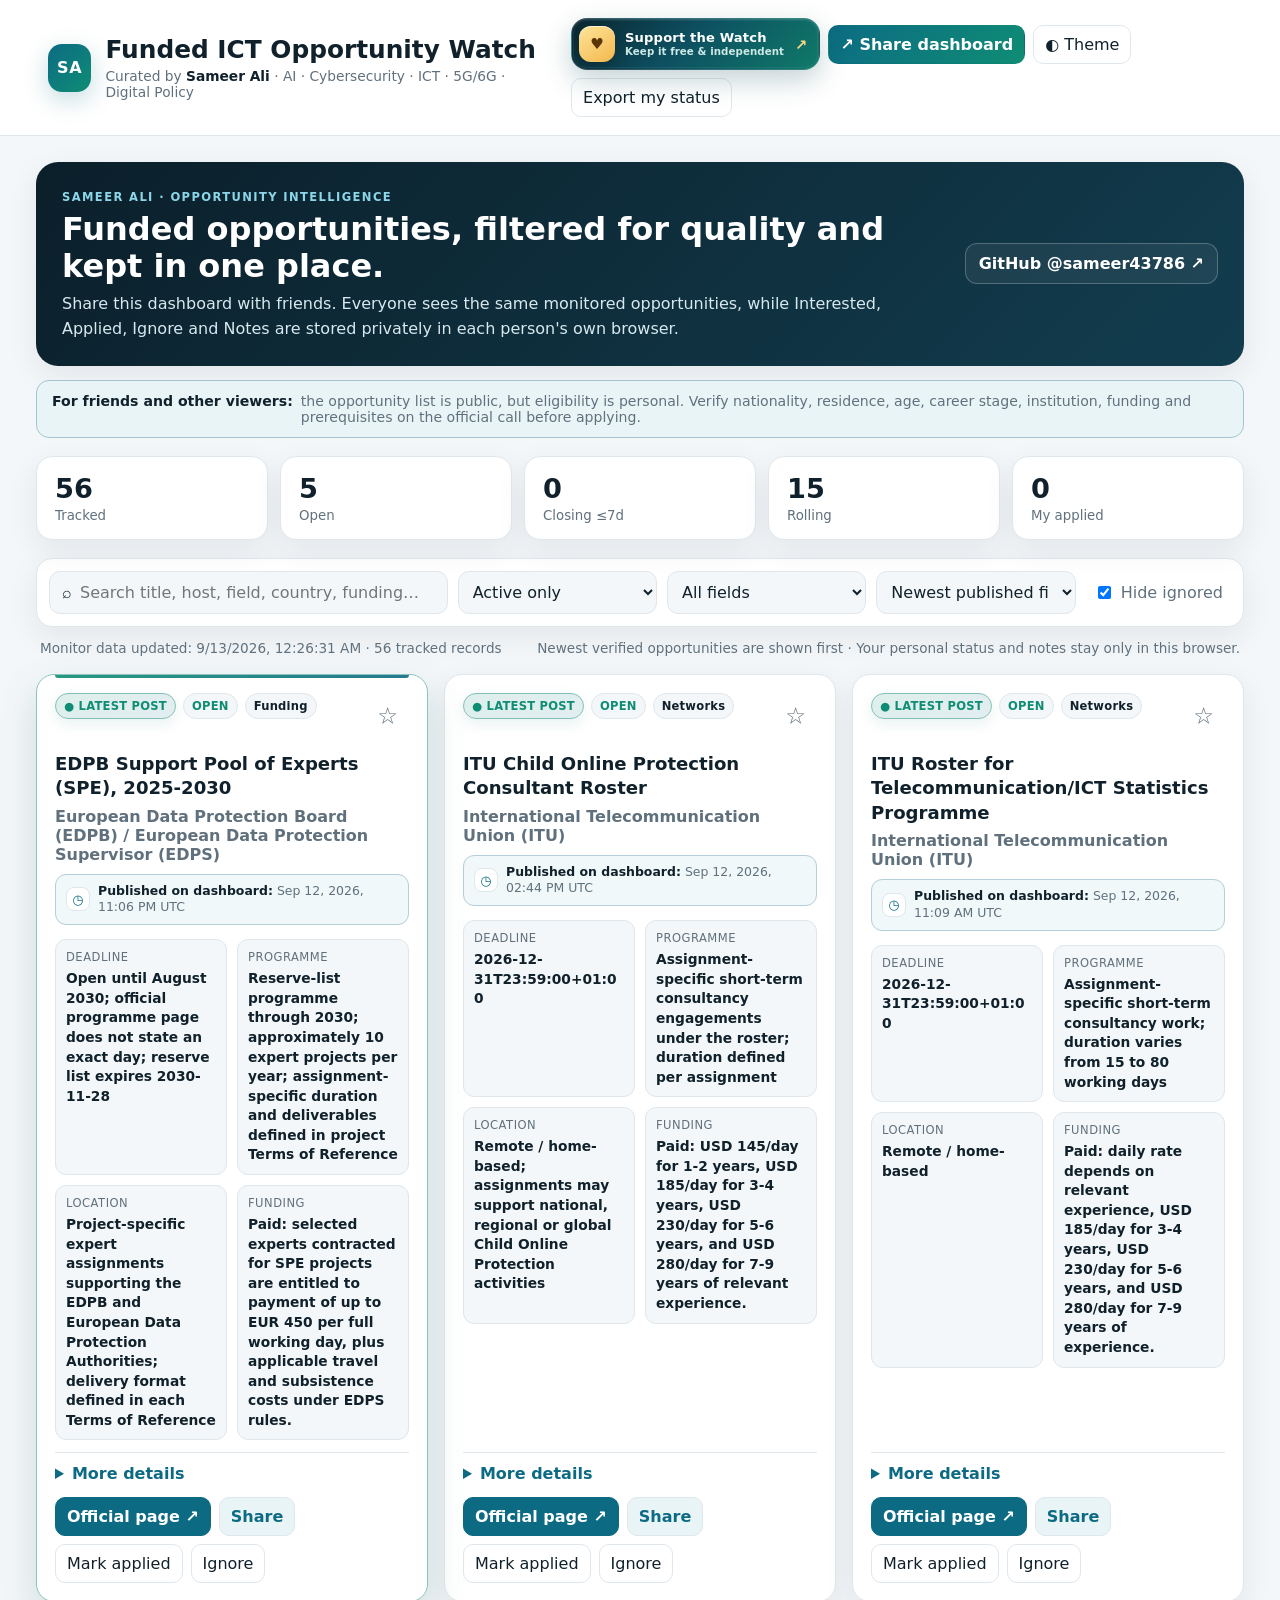
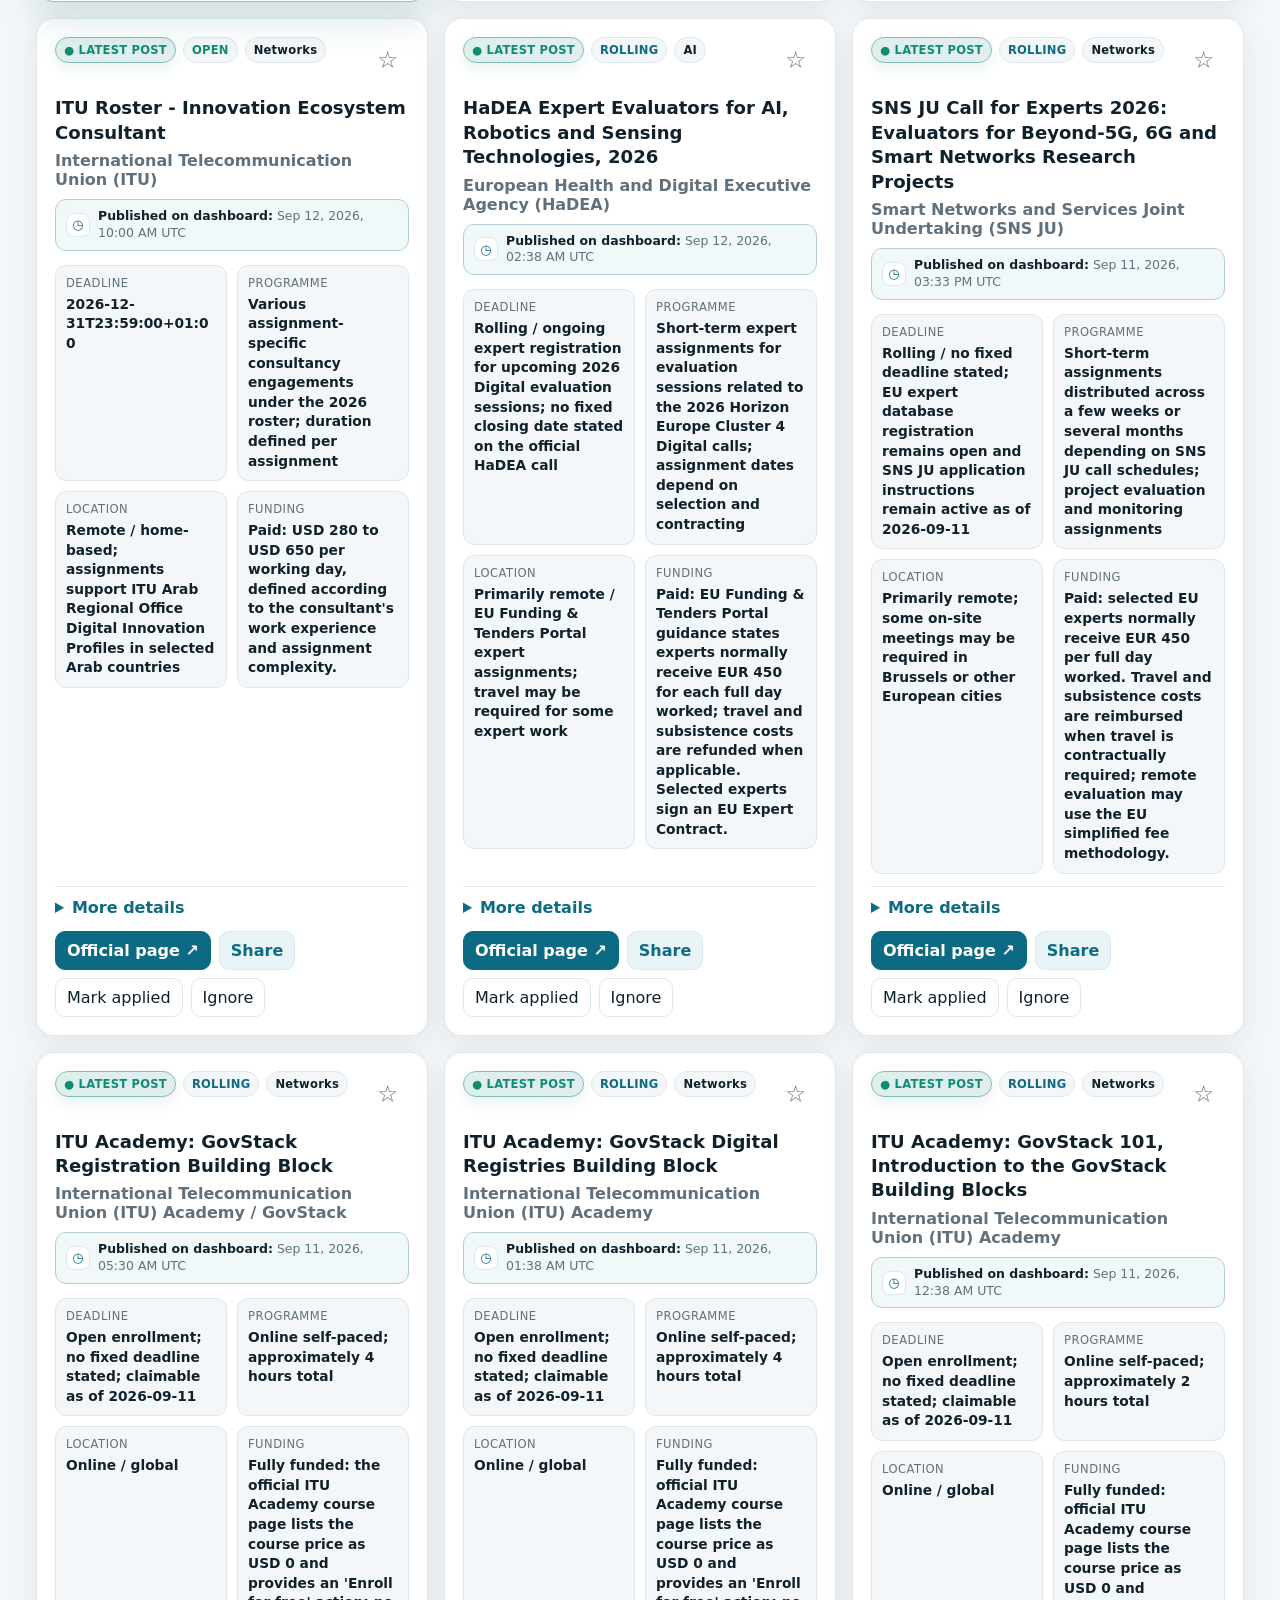
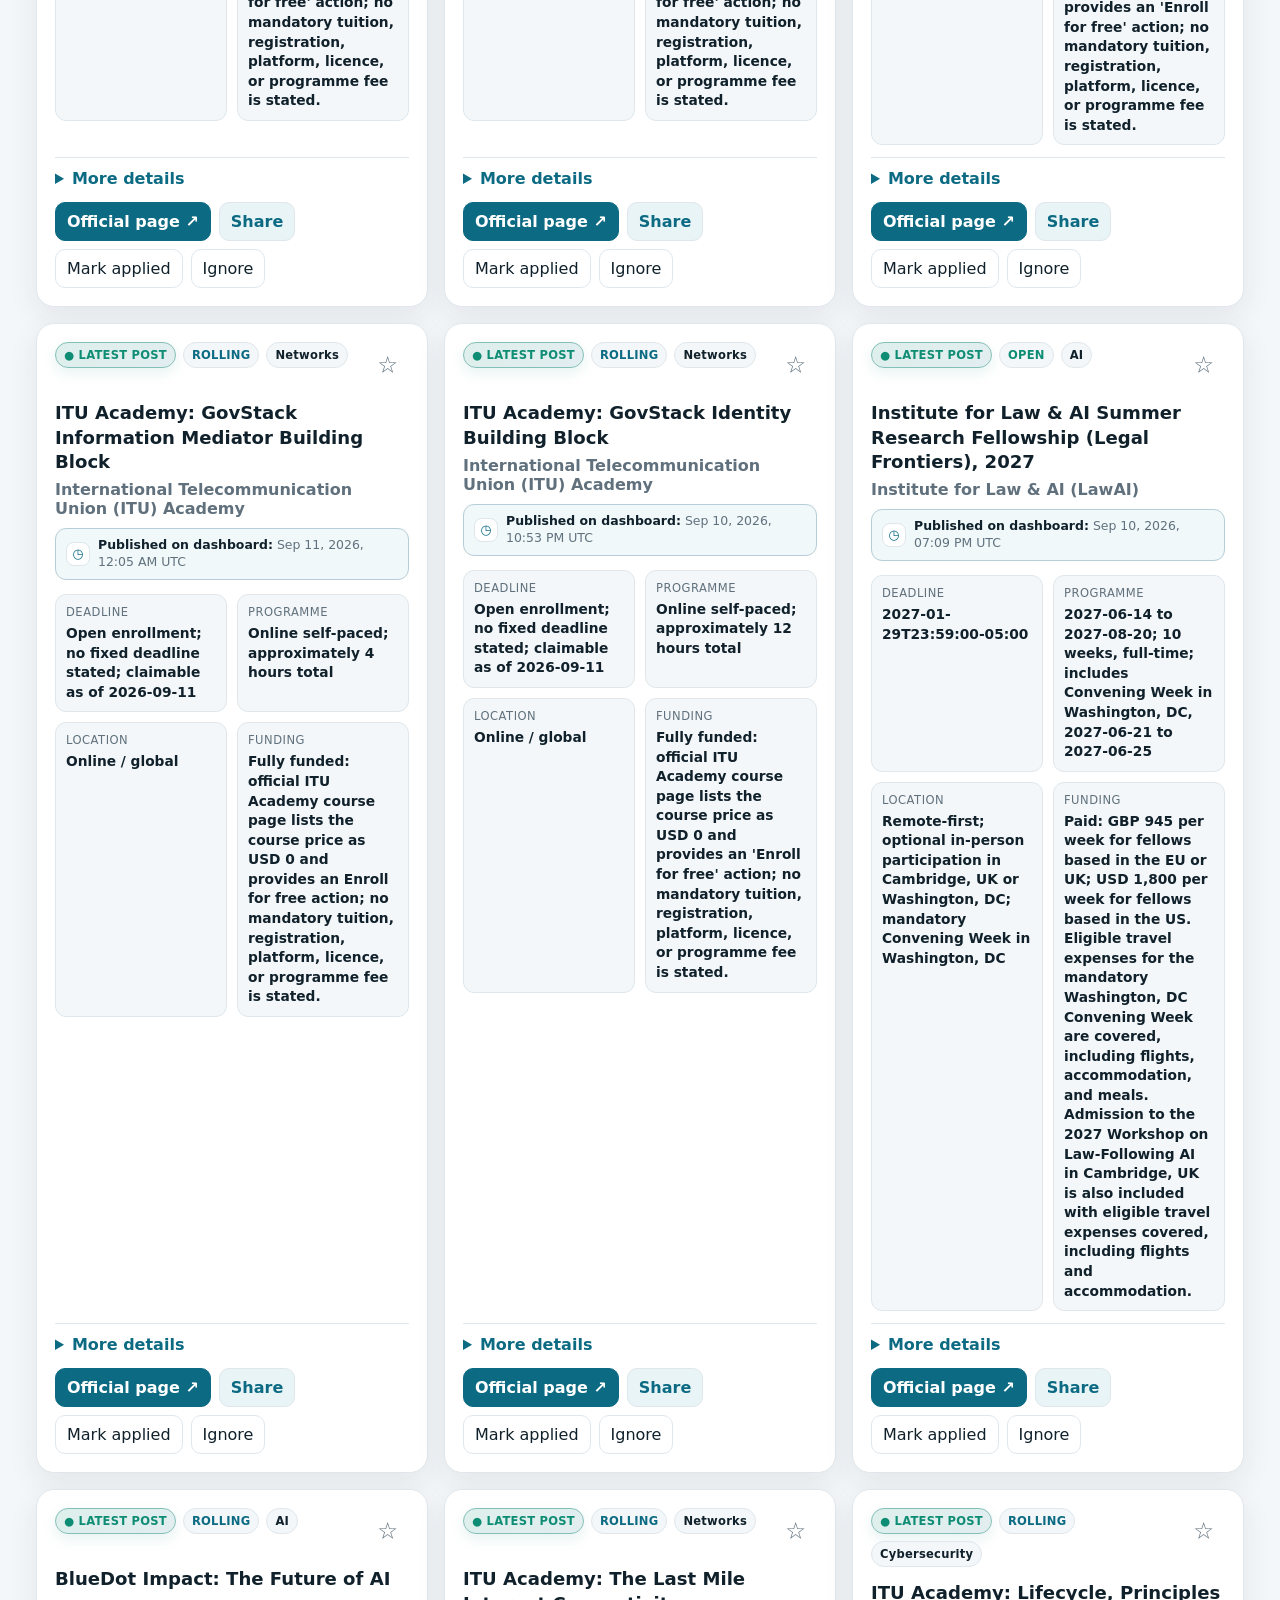
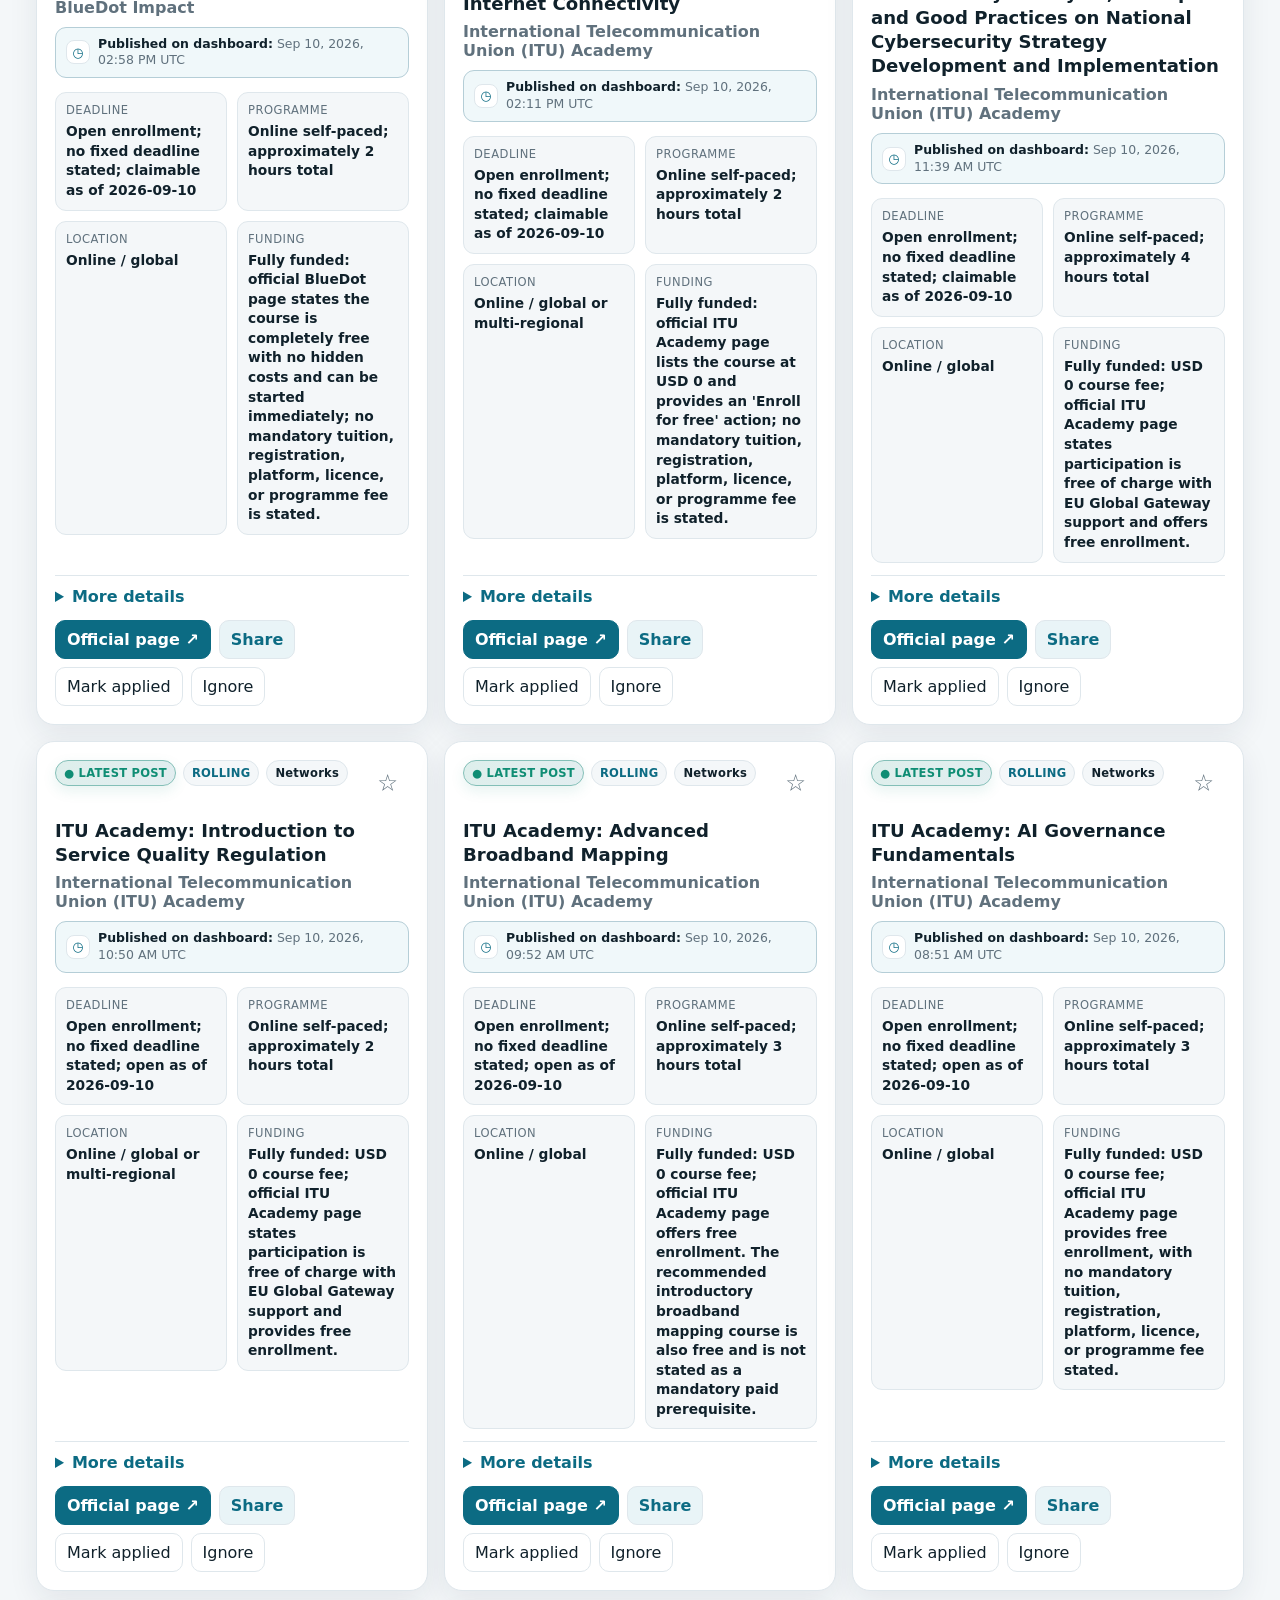
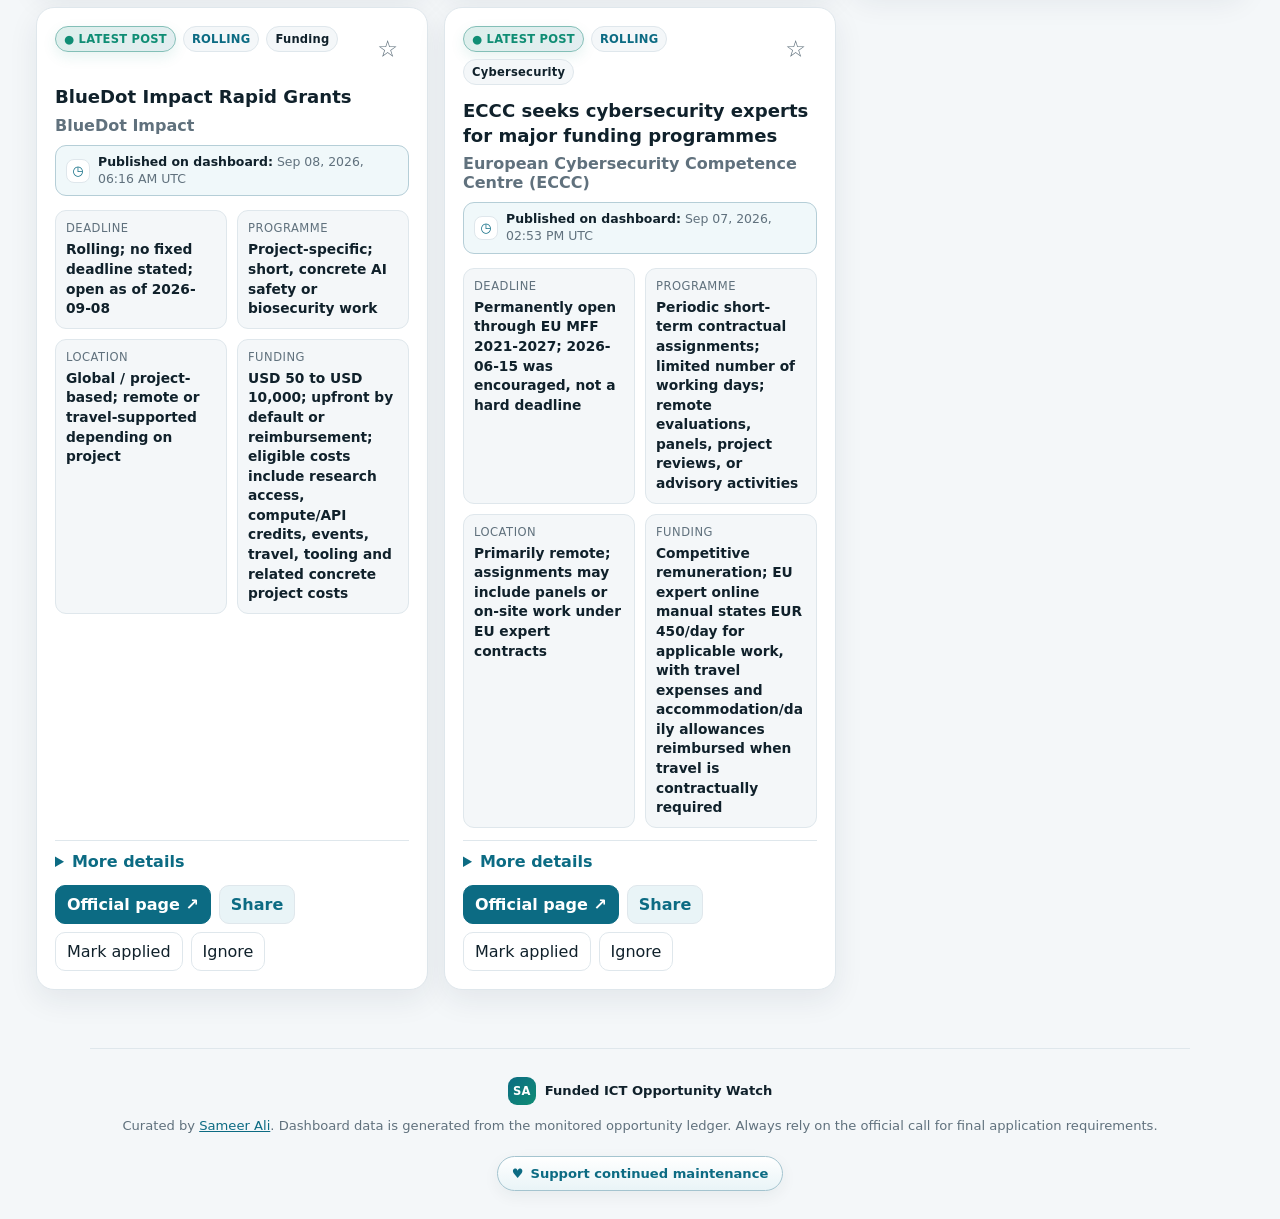
==== commit ceaa7917: "Add privacy-friendly dashboard traffic counter" ====
--- a/docs/index.html
+++ b/docs/index.html
@@ -16,6 +16,21 @@
   <link rel="stylesheet" href="latest-posts.css?v=20260910-1">
 </head>
 <body>
+  <!--
+    Aggregate dashboard traffic counter.
+    By: Sameer Ali | Contact: sameer43786@gmail.com
+    Uses Hits (hits.sh): no account, cookies, or visitor identifier required.
+    Statistics: https://hits.sh/sameer43786.github.io/eu-opportunity-alerts/
+  -->
+  <img
+    src="https://hits.sh/sameer43786.github.io/eu-opportunity-alerts.svg"
+    alt=""
+    width="1"
+    height="1"
+    aria-hidden="true"
+    style="position:absolute;width:1px;height:1px;overflow:hidden;clip:rect(0 0 0 0);clip-path:inset(50%);white-space:nowrap;"
+  >
+
   <header class="topbar">
     <div class="brand">
       <div class="logo" aria-hidden="true">SA</div>
--- a/docs/latest-posts.css
+++ b/docs/latest-posts.css
@@ -0,0 +1 @@
+.published-row{display:flex;align-items:center;gap:8px;margin:-4px 0 14px;padding:8px 10px;border:1px solid color-mix(in srgb,var(--accent) 20%,var(--line));border-radius:11px;background:color-mix(in srgb,var(--brand-soft) 68%,var(--panel));color:var(--muted);font-size:.78rem;line-height:1.35}.published-row b{color:var(--text)}.published-icon{display:grid;place-items:center;flex:0 0 24px;width:24px;height:24px;border-radius:8px;background:var(--panel);border:1px solid var(--line);color:var(--accent);font-size:.82rem}.latest-badge{border-color:color-mix(in srgb,var(--accent2) 44%,var(--line));background:linear-gradient(135deg,color-mix(in srgb,var(--accent2) 14%,var(--panel)),color-mix(in srgb,var(--accent) 12%,var(--panel)));color:var(--accent2);box-shadow:0 5px 14px color-mix(in srgb,var(--accent2) 10%,transparent)}.latest-post-card{position:relative;border-color:color-mix(in srgb,var(--accent2) 40%,var(--line));box-shadow:0 16px 38px color-mix(in srgb,var(--accent2) 10%,rgba(20,44,58,.08))}.latest-post-card::before{content:"";position:absolute;left:18px;right:18px;top:0;height:3px;border-radius:0 0 999px 999px;background:linear-gradient(90deg,var(--accent2),var(--accent));opacity:.9}@media(max-width:560px){.published-row{align-items:flex-start}.published-icon{margin-top:1px}}
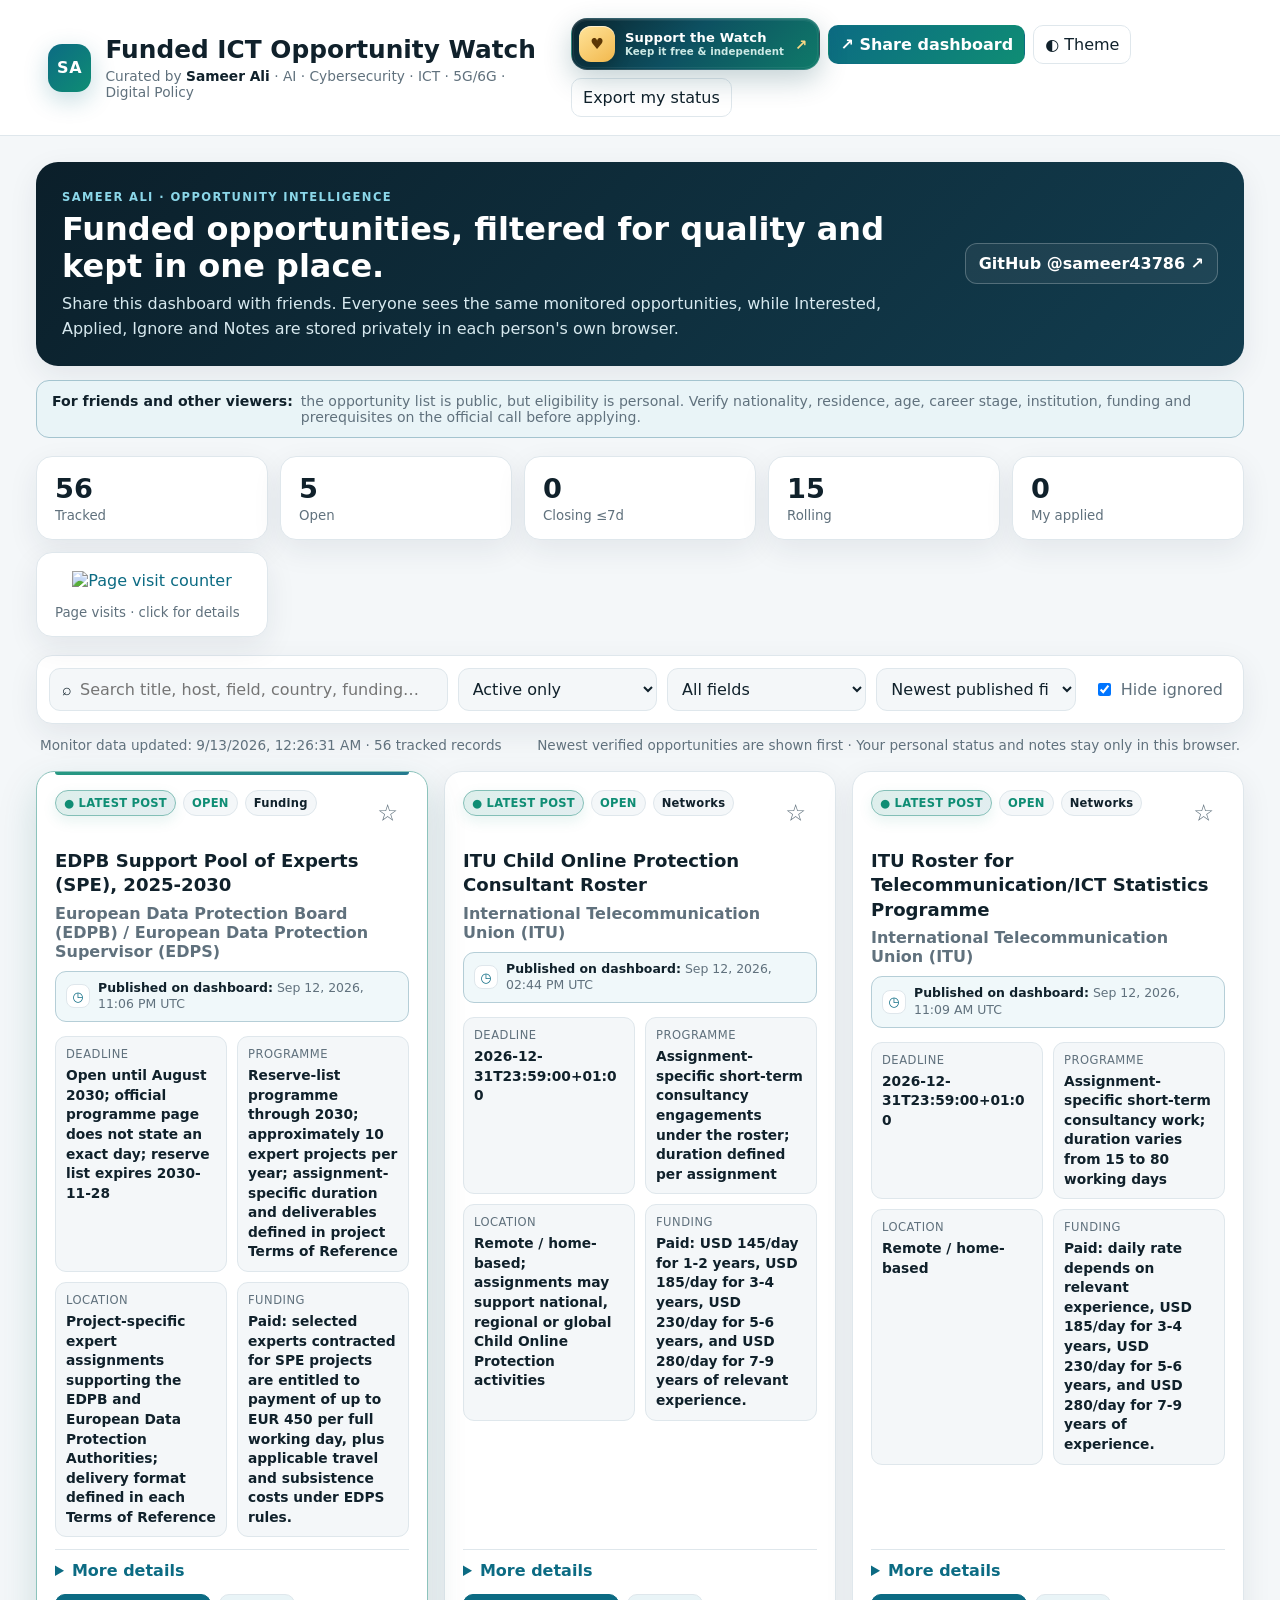
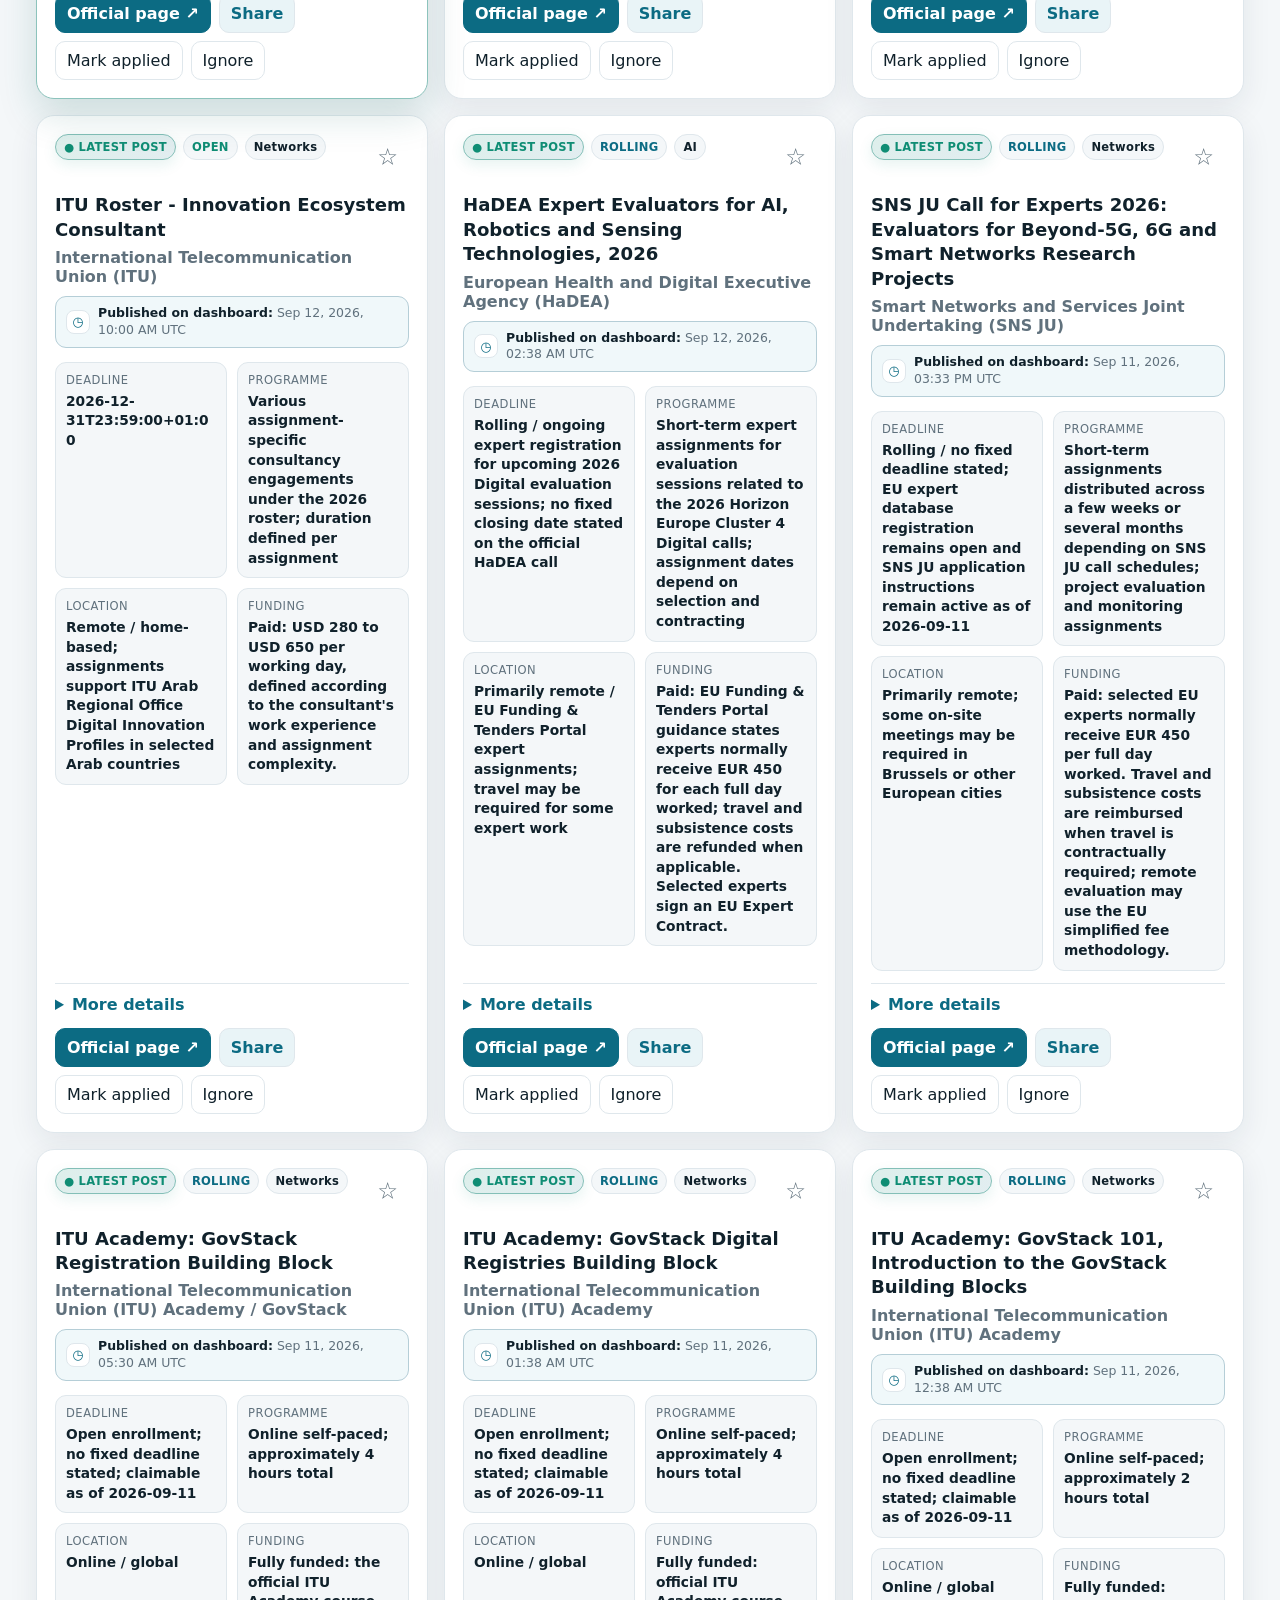
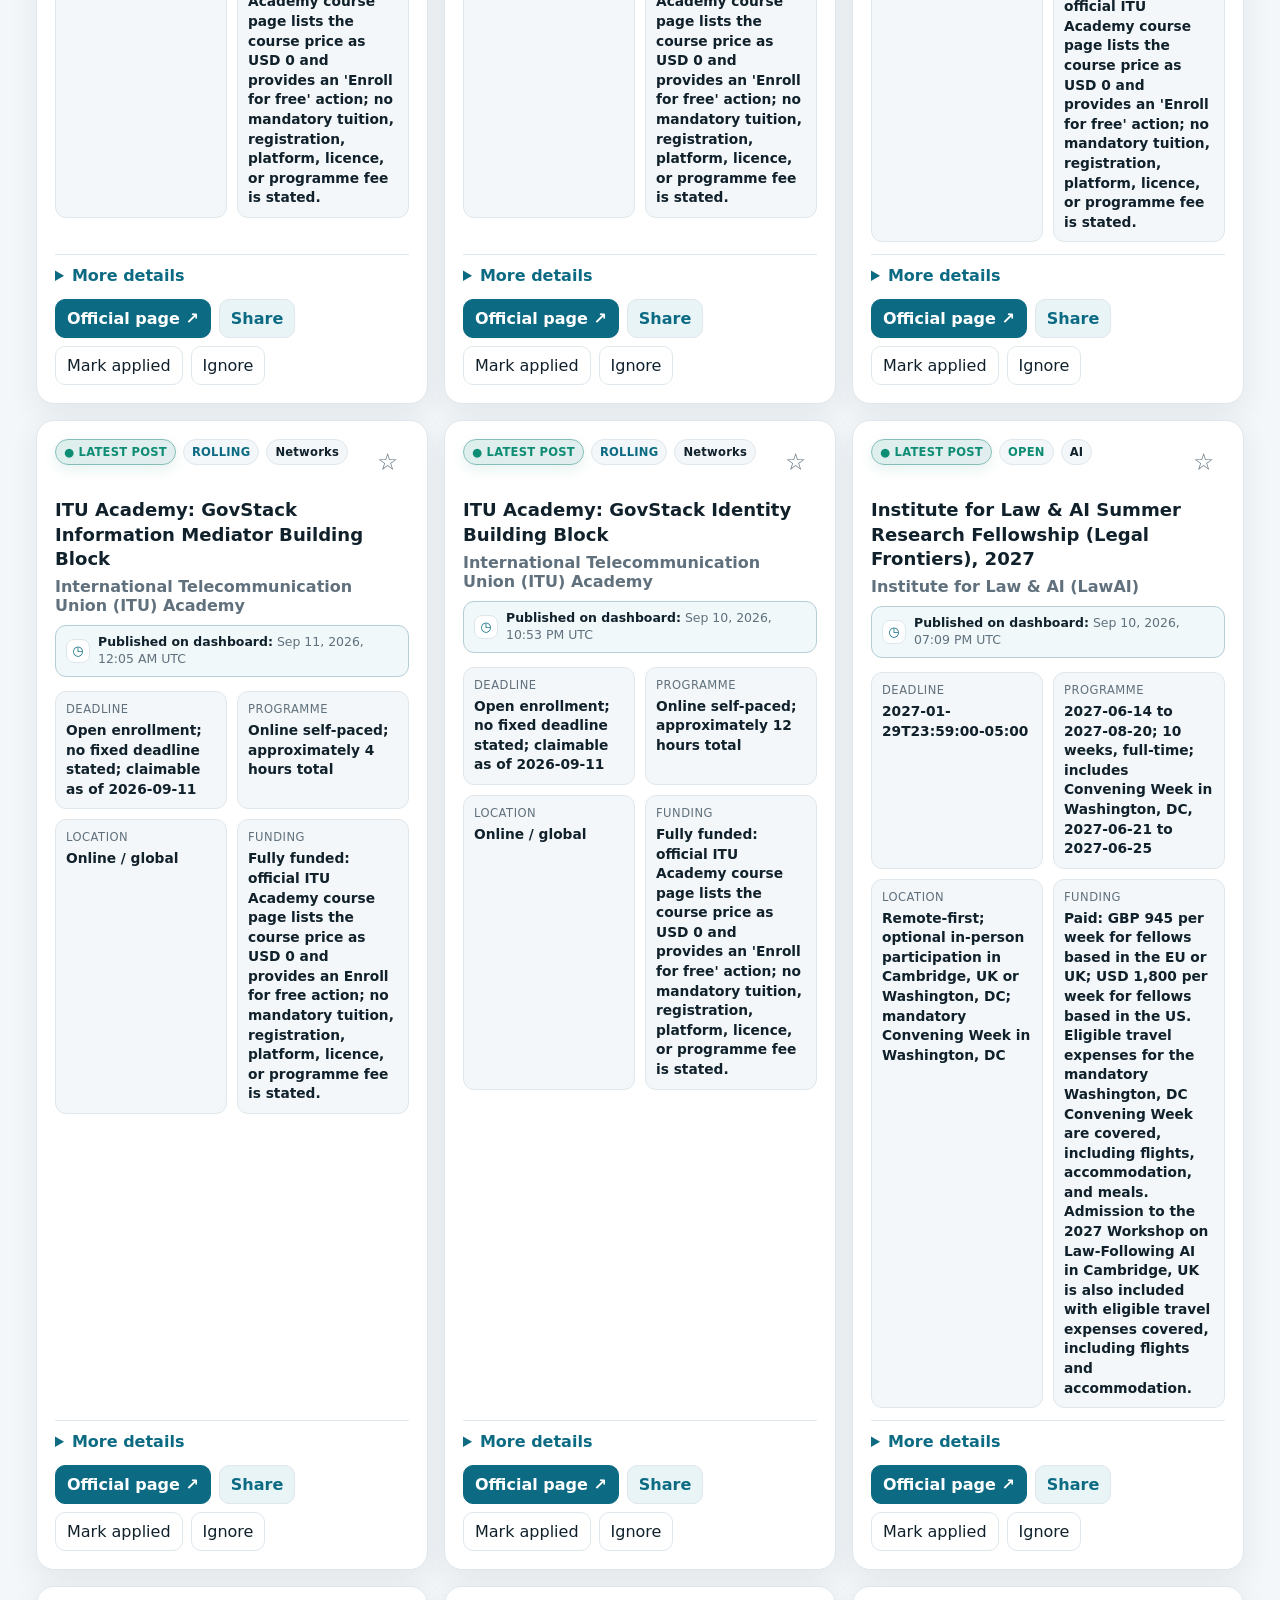
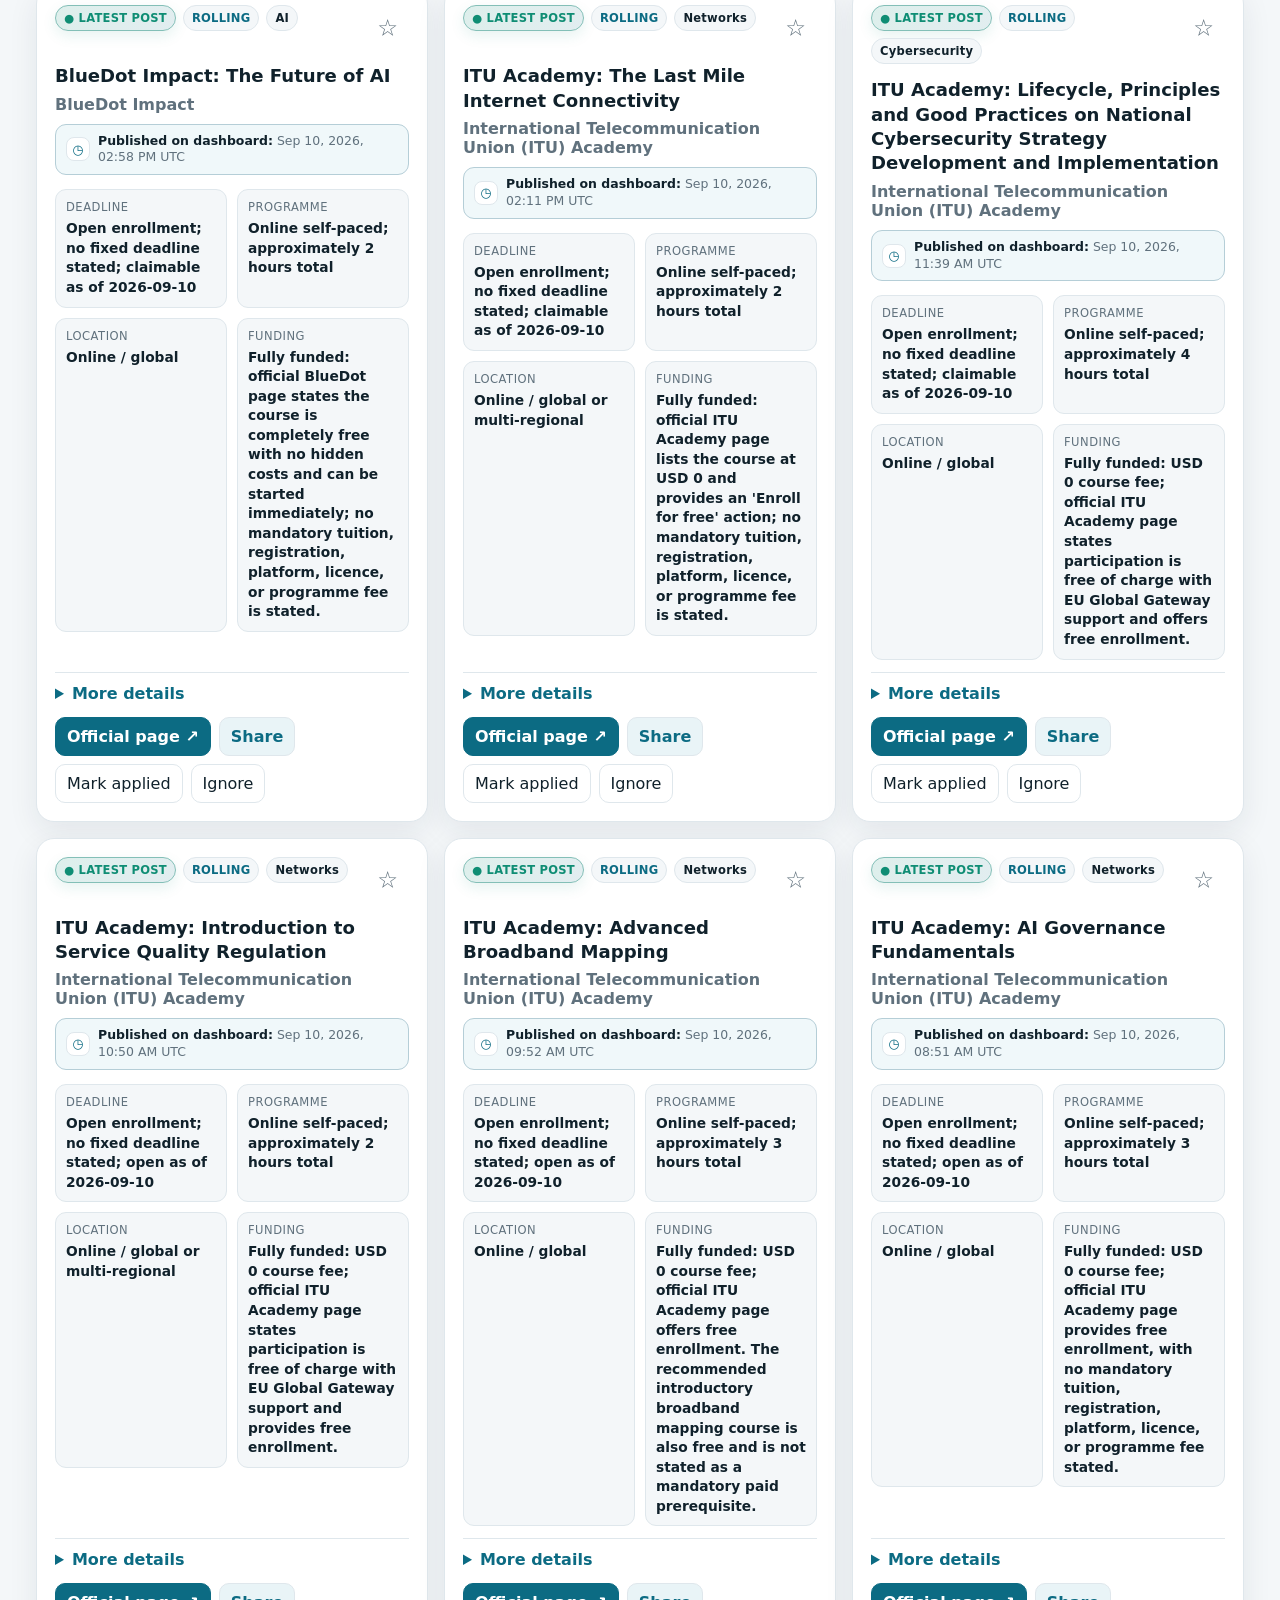
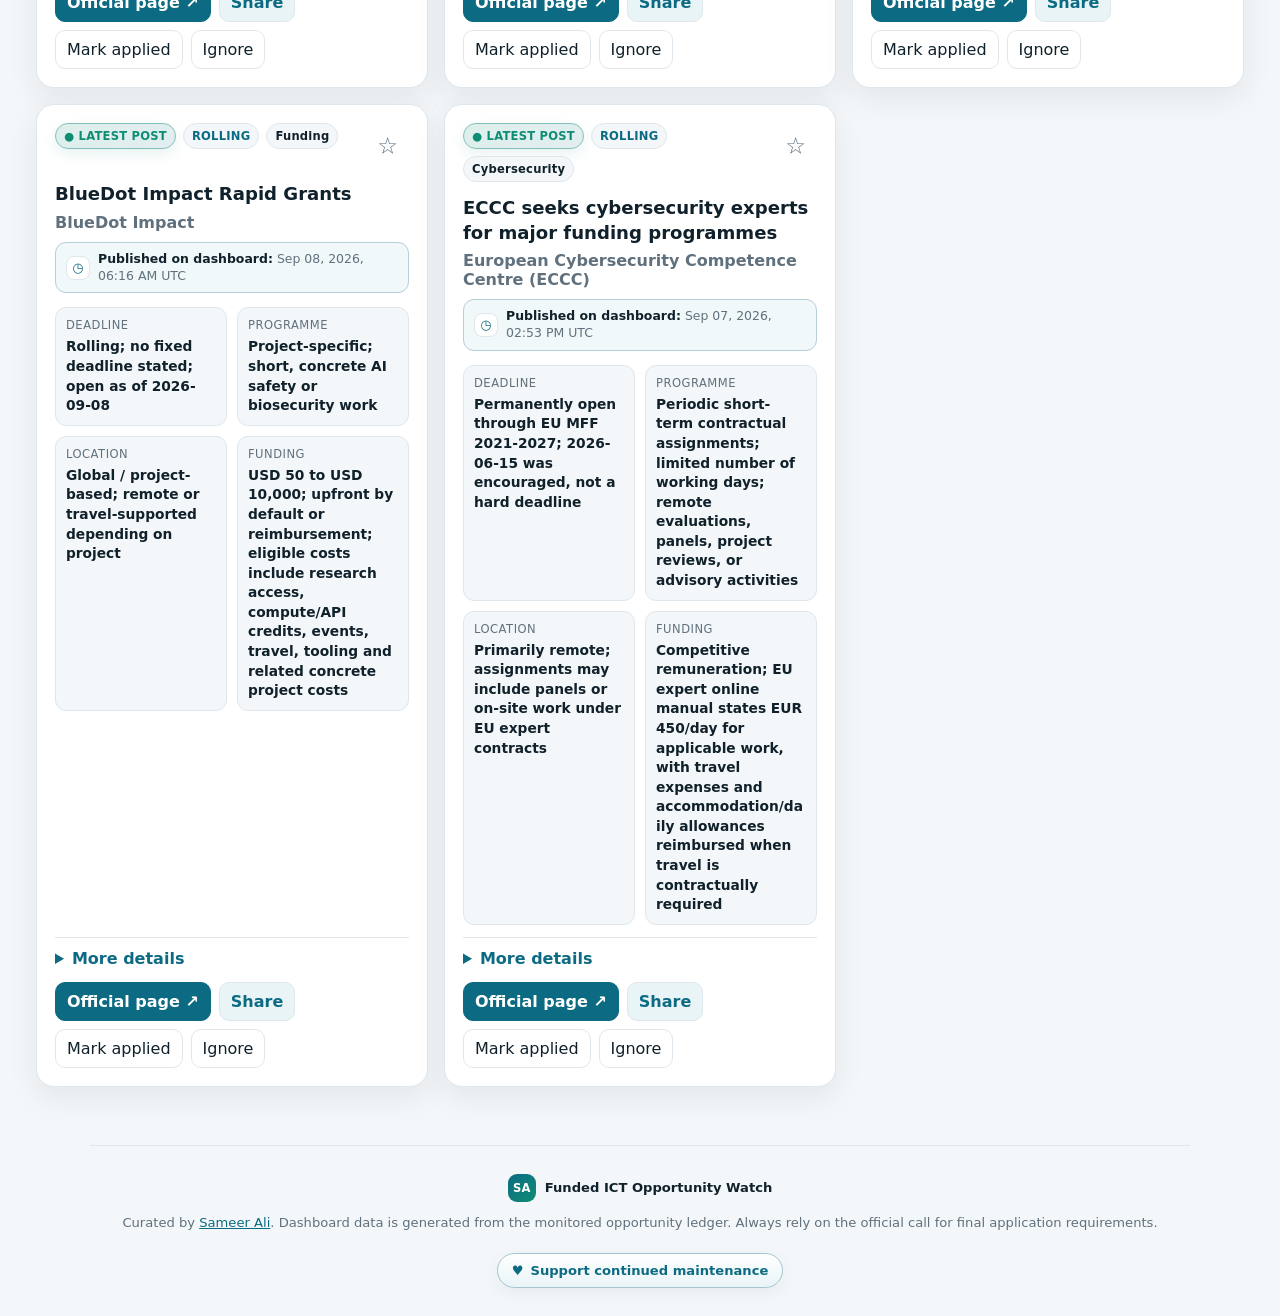
==== commit fa7c0e44: "Show page visit counter on dashboard" ====
--- a/docs/index.html
+++ b/docs/index.html
@@ -20,16 +20,9 @@
     Aggregate dashboard traffic counter.
     By: Sameer Ali | Contact: sameer43786@gmail.com
     Uses Hits (hits.sh): no account, cookies, or visitor identifier required.
+    The visible counter is rendered in the summary statistics below.
     Statistics: https://hits.sh/sameer43786.github.io/eu-opportunity-alerts/
   -->
-  <img
-    src="https://hits.sh/sameer43786.github.io/eu-opportunity-alerts.svg"
-    alt=""
-    width="1"
-    height="1"
-    aria-hidden="true"
-    style="position:absolute;width:1px;height:1px;overflow:hidden;clip:rect(0 0 0 0);clip-path:inset(50%);white-space:nowrap;"
-  >
 
   <header class="topbar">
     <div class="brand">
@@ -77,6 +70,12 @@
       <div class="stat"><span id="soonCount">0</span><small>Closing ≤7d</small></div>
       <div class="stat"><span id="rollingCount">0</span><small>Rolling</small></div>
       <div class="stat"><span id="appliedCount">0</span><small>My applied</small></div>
+      <div class="stat" title="Total recorded page hits since the counter was enabled">
+        <a href="https://hits.sh/sameer43786.github.io/eu-opportunity-alerts/" target="_blank" rel="noopener noreferrer" aria-label="Open dashboard traffic statistics" style="display:flex;align-items:center;justify-content:center;min-height:32px;text-decoration:none;">
+          <img src="https://hits.sh/sameer43786.github.io/eu-opportunity-alerts.svg" alt="Page visit counter" style="display:block;max-width:100%;height:28px;">
+        </a>
+        <small>Page visits · click for details</small>
+      </div>
     </section>
 
     <section class="controls">
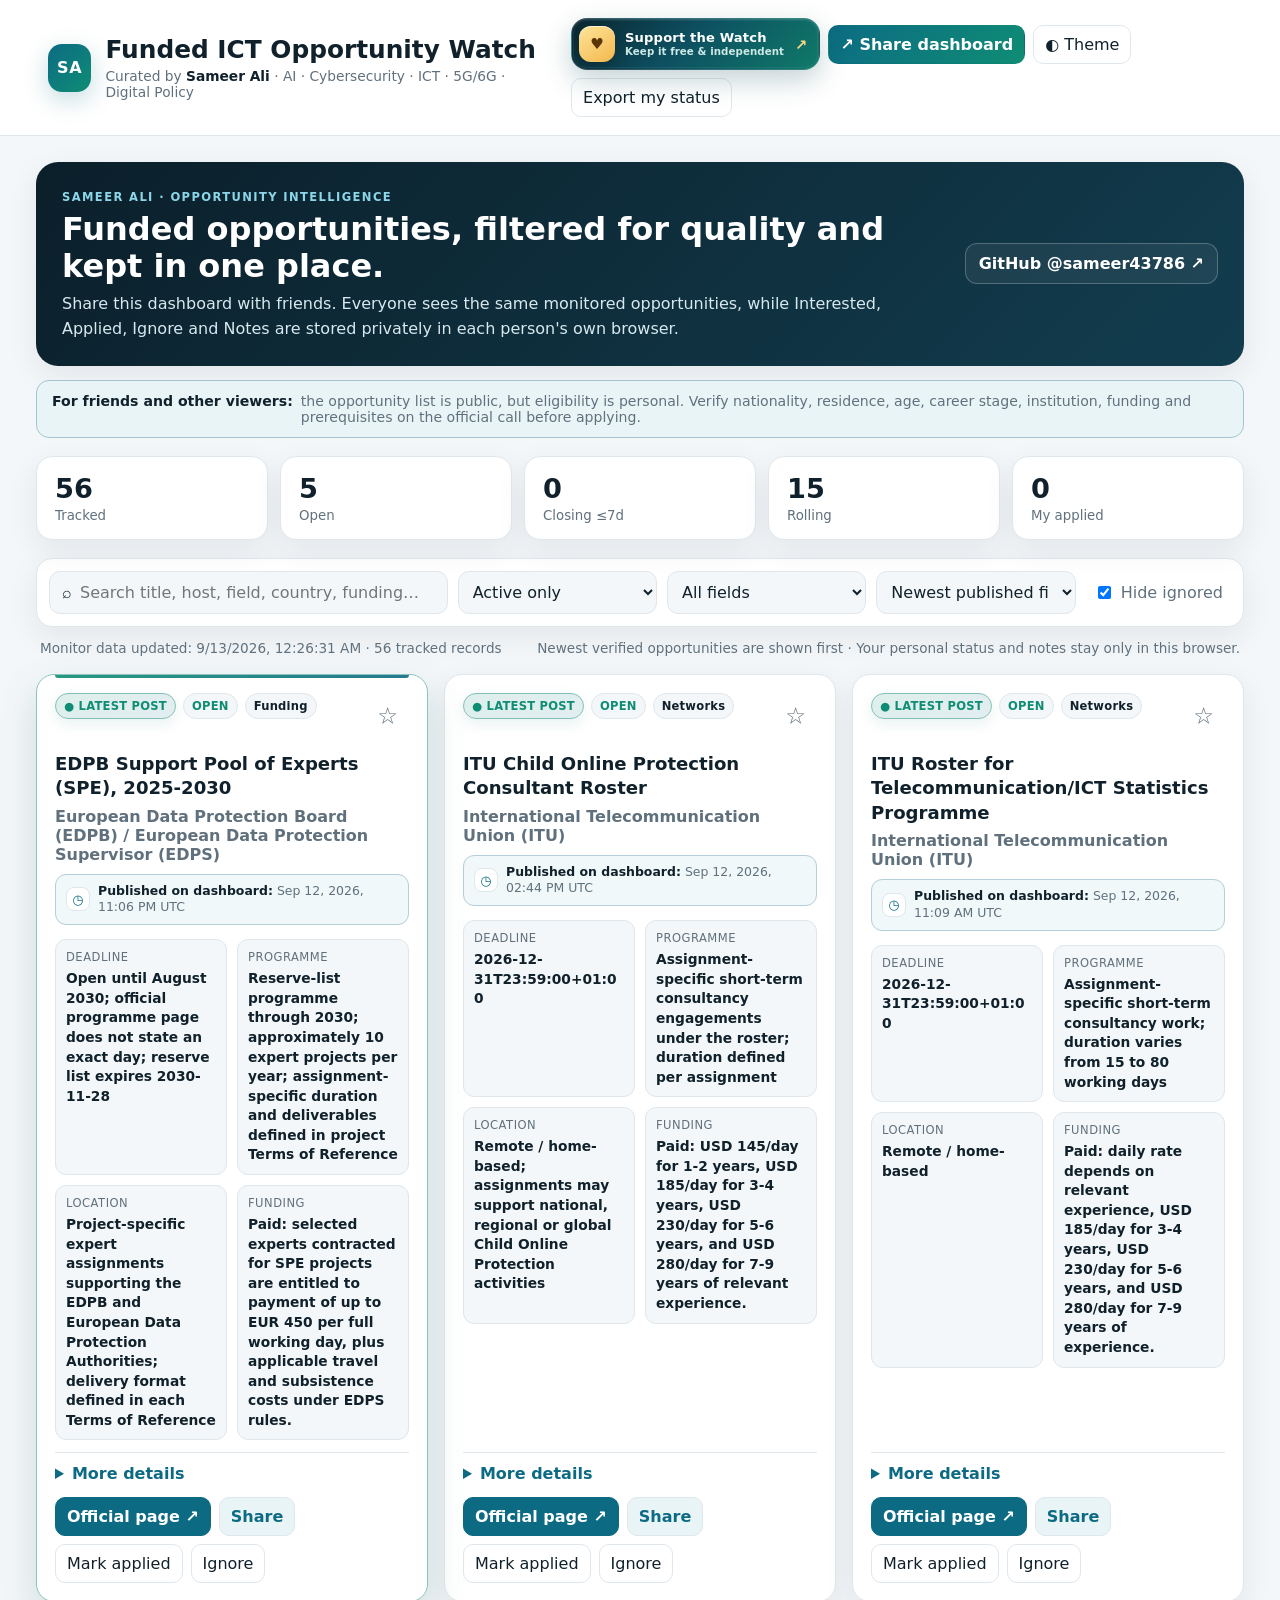
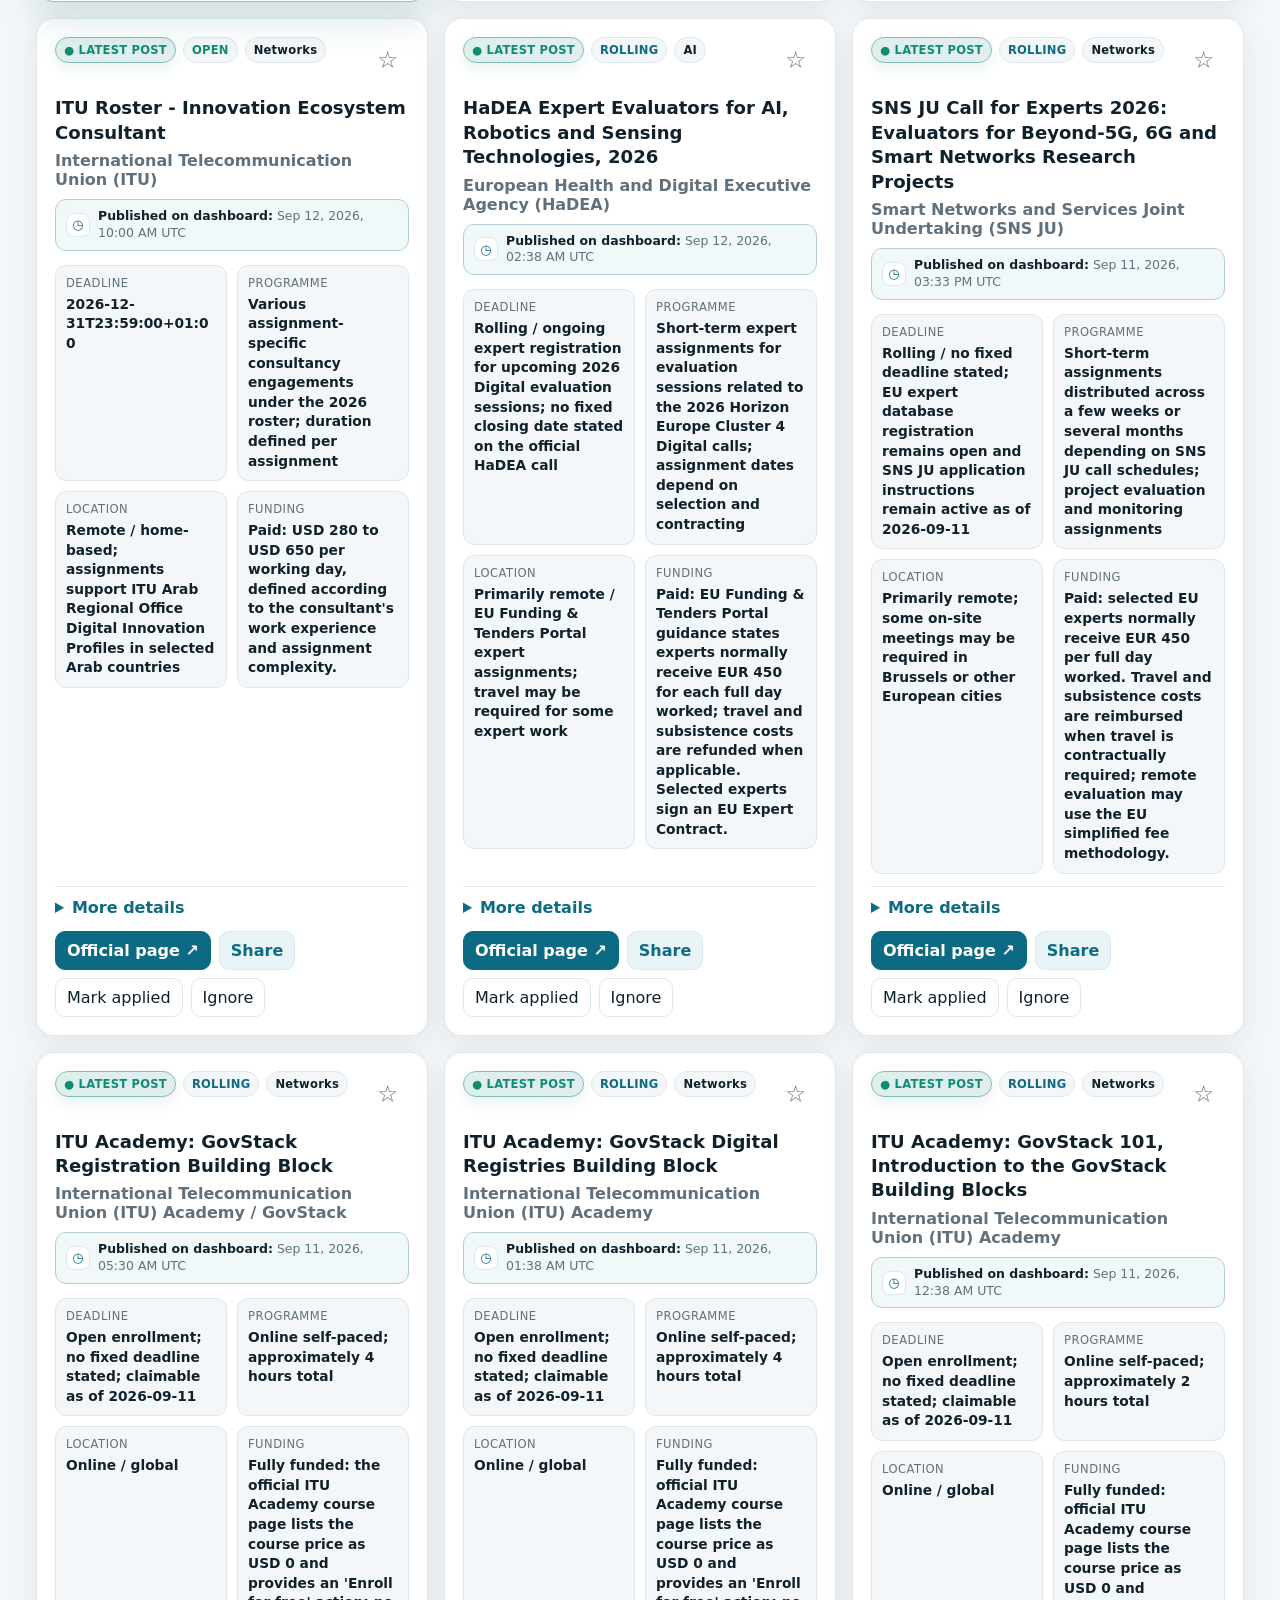
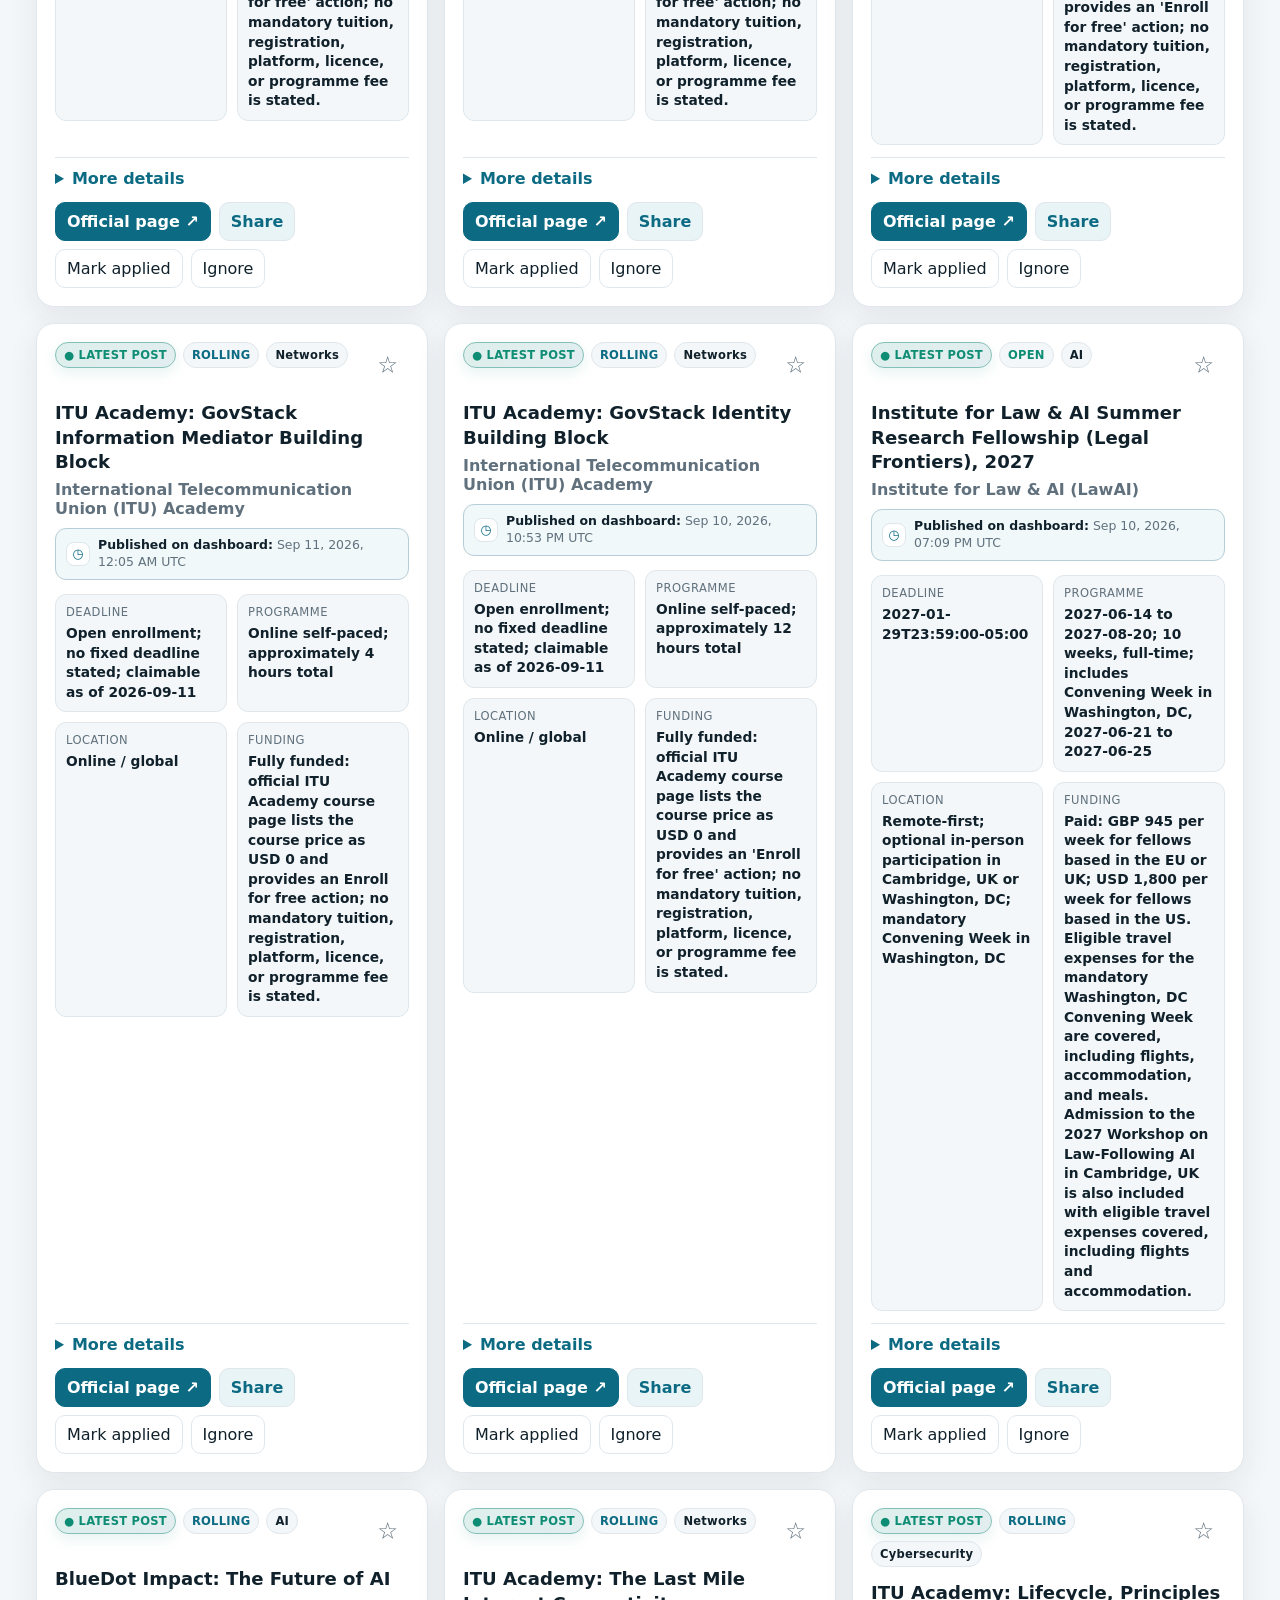
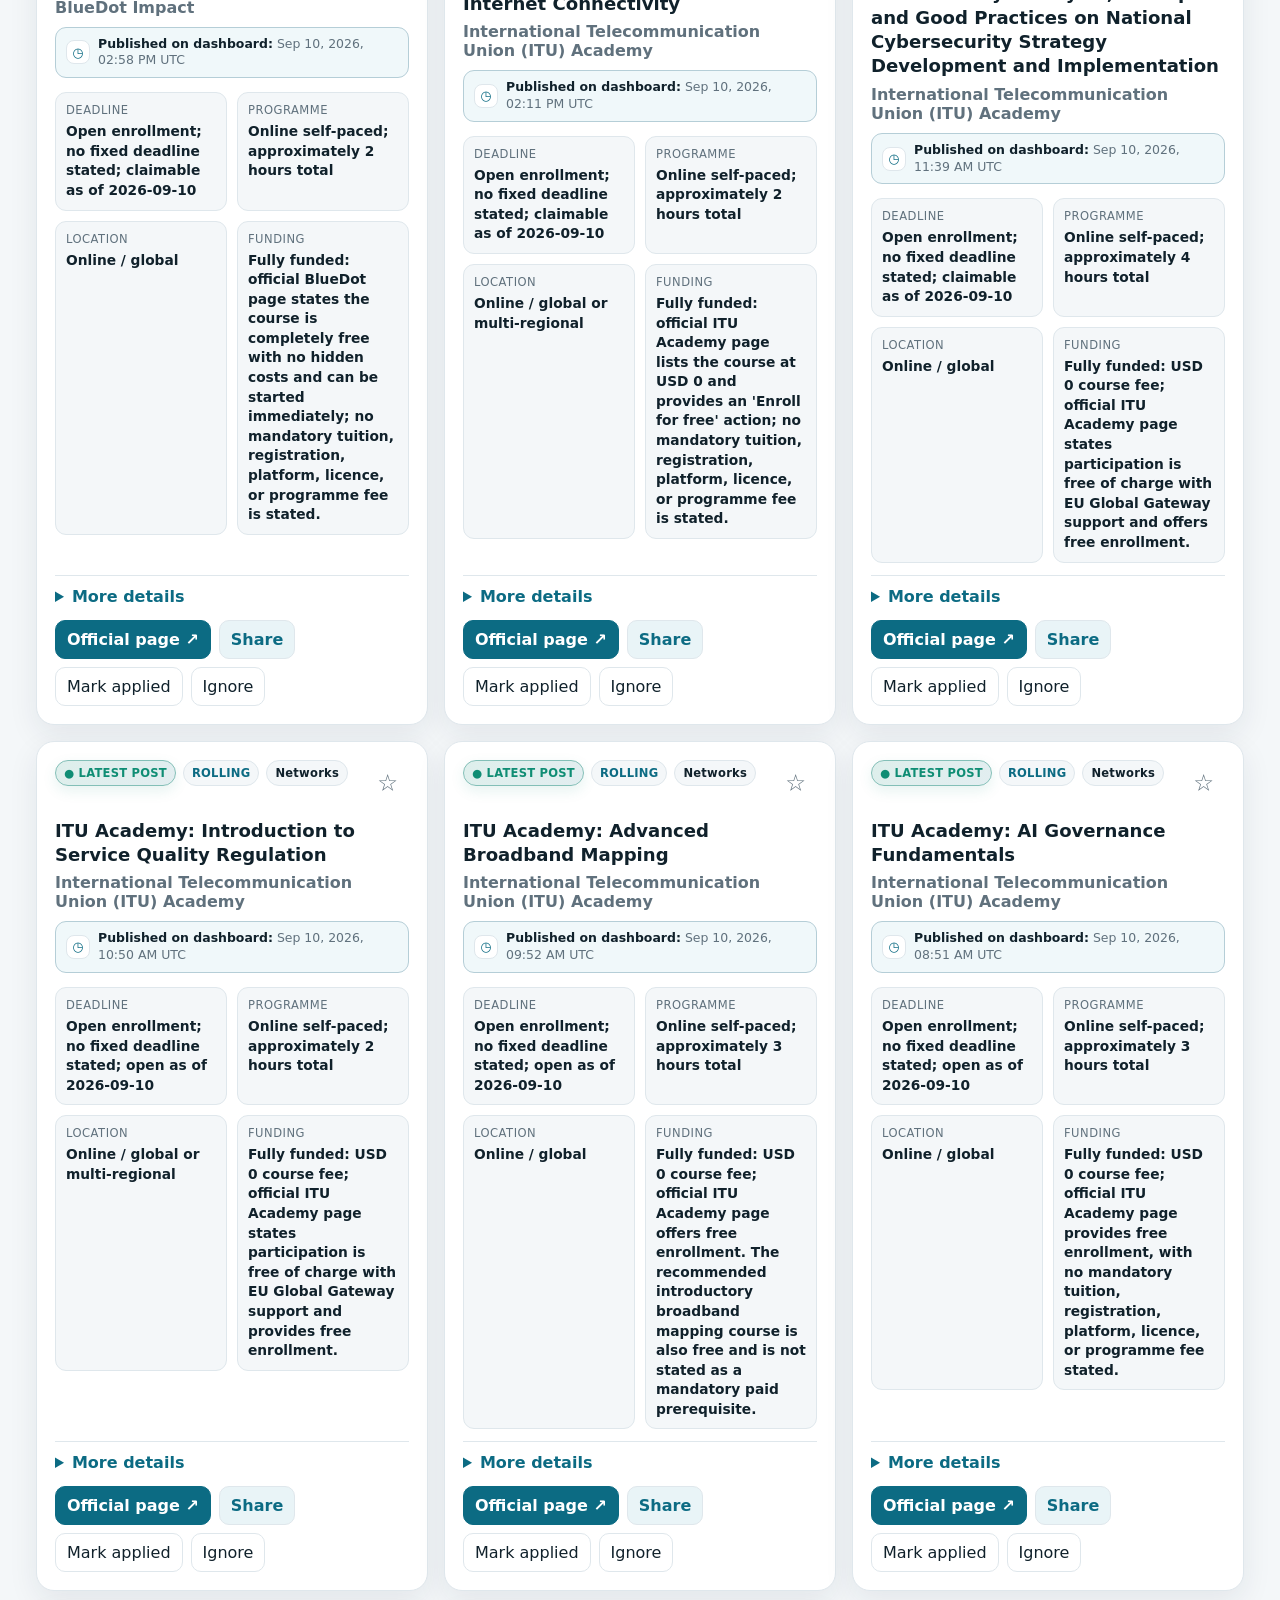
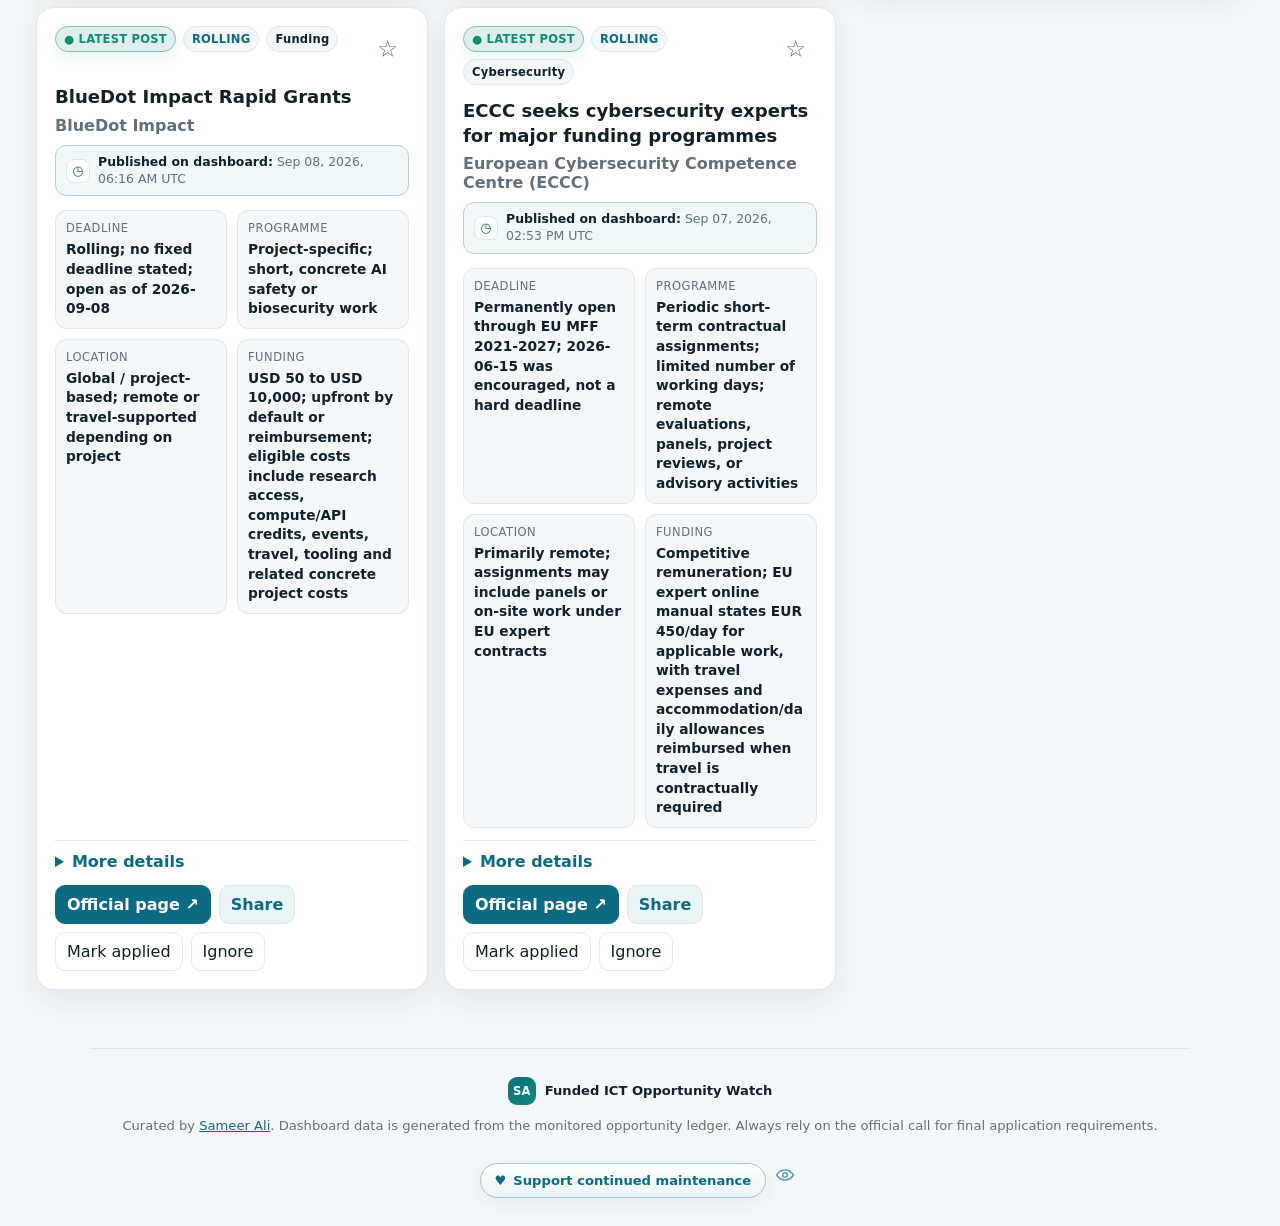
==== commit ccb86f8b: "Move traffic stats link to footer eye icon" ====
--- a/docs/index.html
+++ b/docs/index.html
@@ -20,9 +20,16 @@
     Aggregate dashboard traffic counter.
     By: Sameer Ali | Contact: sameer43786@gmail.com
     Uses Hits (hits.sh): no account, cookies, or visitor identifier required.
-    The visible counter is rendered in the summary statistics below.
     Statistics: https://hits.sh/sameer43786.github.io/eu-opportunity-alerts/
   -->
+  <img
+    src="https://hits.sh/sameer43786.github.io/eu-opportunity-alerts.svg"
+    alt=""
+    width="1"
+    height="1"
+    aria-hidden="true"
+    style="position:absolute;width:1px;height:1px;overflow:hidden;clip:rect(0 0 0 0);clip-path:inset(50%);white-space:nowrap;"
+  >
 
   <header class="topbar">
     <div class="brand">
@@ -70,12 +77,6 @@
       <div class="stat"><span id="soonCount">0</span><small>Closing ≤7d</small></div>
       <div class="stat"><span id="rollingCount">0</span><small>Rolling</small></div>
       <div class="stat"><span id="appliedCount">0</span><small>My applied</small></div>
-      <div class="stat" title="Total recorded page hits since the counter was enabled">
-        <a href="https://hits.sh/sameer43786.github.io/eu-opportunity-alerts/" target="_blank" rel="noopener noreferrer" aria-label="Open dashboard traffic statistics" style="display:flex;align-items:center;justify-content:center;min-height:32px;text-decoration:none;">
-          <img src="https://hits.sh/sameer43786.github.io/eu-opportunity-alerts.svg" alt="Page visit counter" style="display:block;max-width:100%;height:28px;">
-        </a>
-        <small>Page visits · click for details</small>
-      </div>
     </section>
 
     <section class="controls">
@@ -202,6 +203,19 @@
     <div class="footer-brand"><span class="footer-mark">SA</span><strong>Funded ICT Opportunity Watch</strong></div>
     <p>Curated by <a href="https://github.com/sameer43786" target="_blank" rel="noopener">Sameer Ali</a>. Dashboard data is generated from the monitored opportunity ledger. Always rely on the official call for final application requirements.</p>
     <a id="footerSupportBtn" class="footer-support" href="support.html"><span aria-hidden="true">♥</span> Support continued maintenance</a>
+    <a
+      href="https://hits.sh/sameer43786.github.io/eu-opportunity-alerts/"
+      target="_blank"
+      rel="noopener noreferrer"
+      aria-label="Open dashboard traffic statistics"
+      title="Traffic statistics"
+      style="display:inline-flex;align-items:center;justify-content:center;margin-top:14px;padding:5px;text-decoration:none;opacity:.65;"
+    >
+      <svg aria-hidden="true" width="20" height="20" viewBox="0 0 24 24" fill="none" stroke="currentColor" stroke-width="1.8" stroke-linecap="round" stroke-linejoin="round">
+        <path d="M2 12s3.5-6 10-6 10 6 10 6-3.5 6-10 6S2 12 2 12z"></path>
+        <circle cx="12" cy="12" r="2.75"></circle>
+      </svg>
+    </a>
   </footer>
 
   <script src="app.js?v=20260910-1" defer></script>
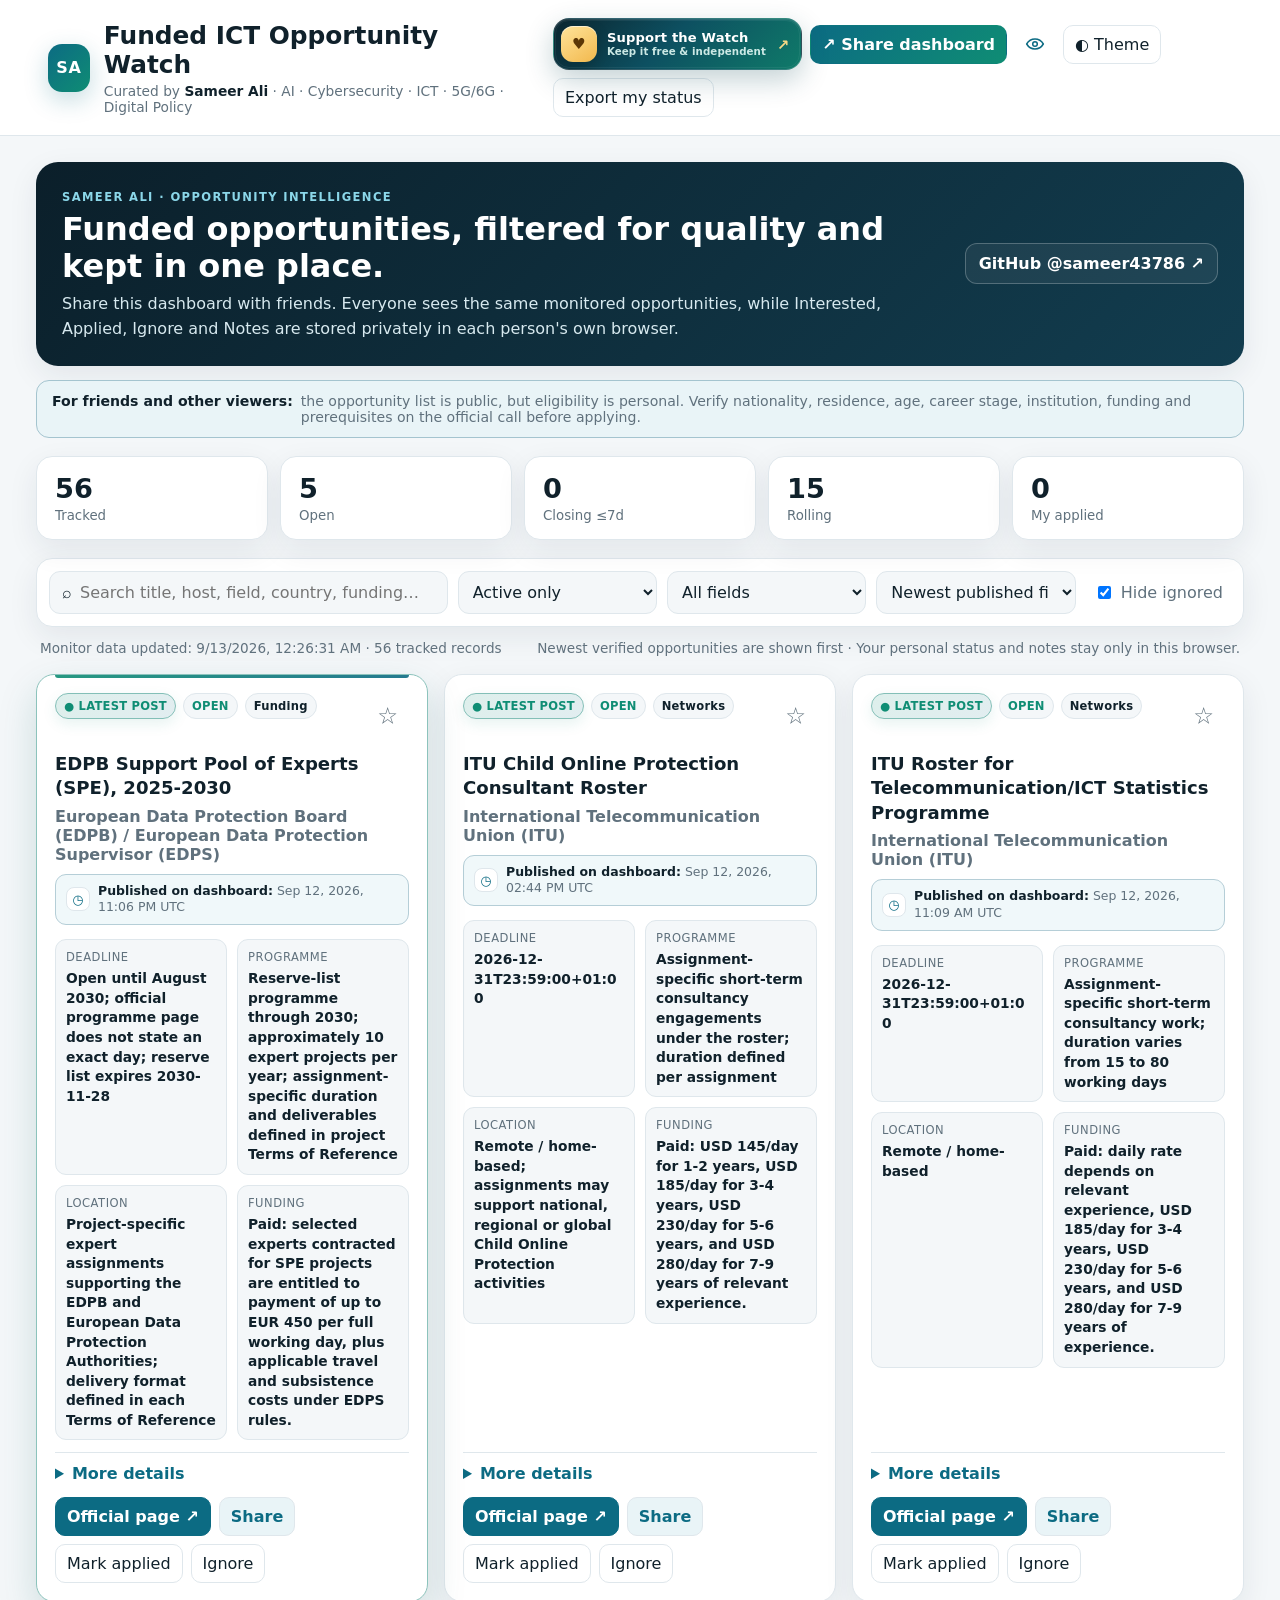
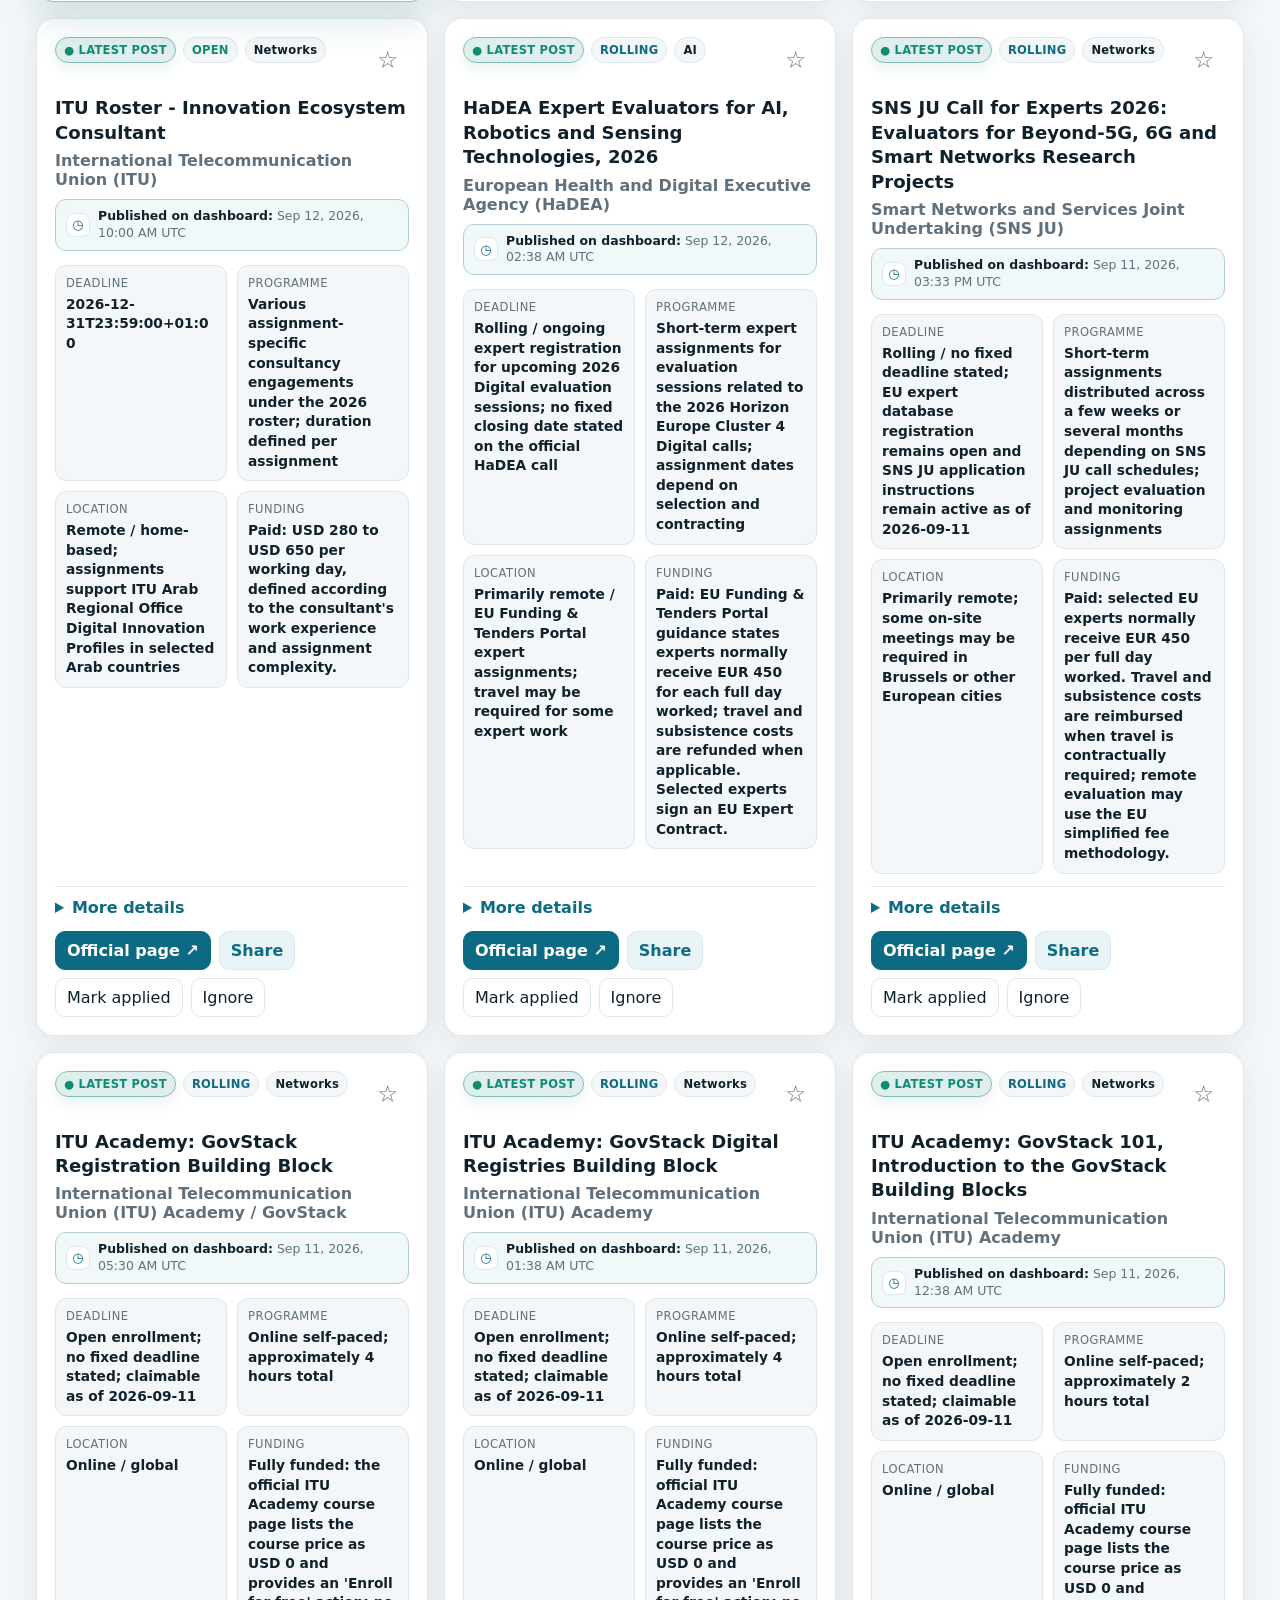
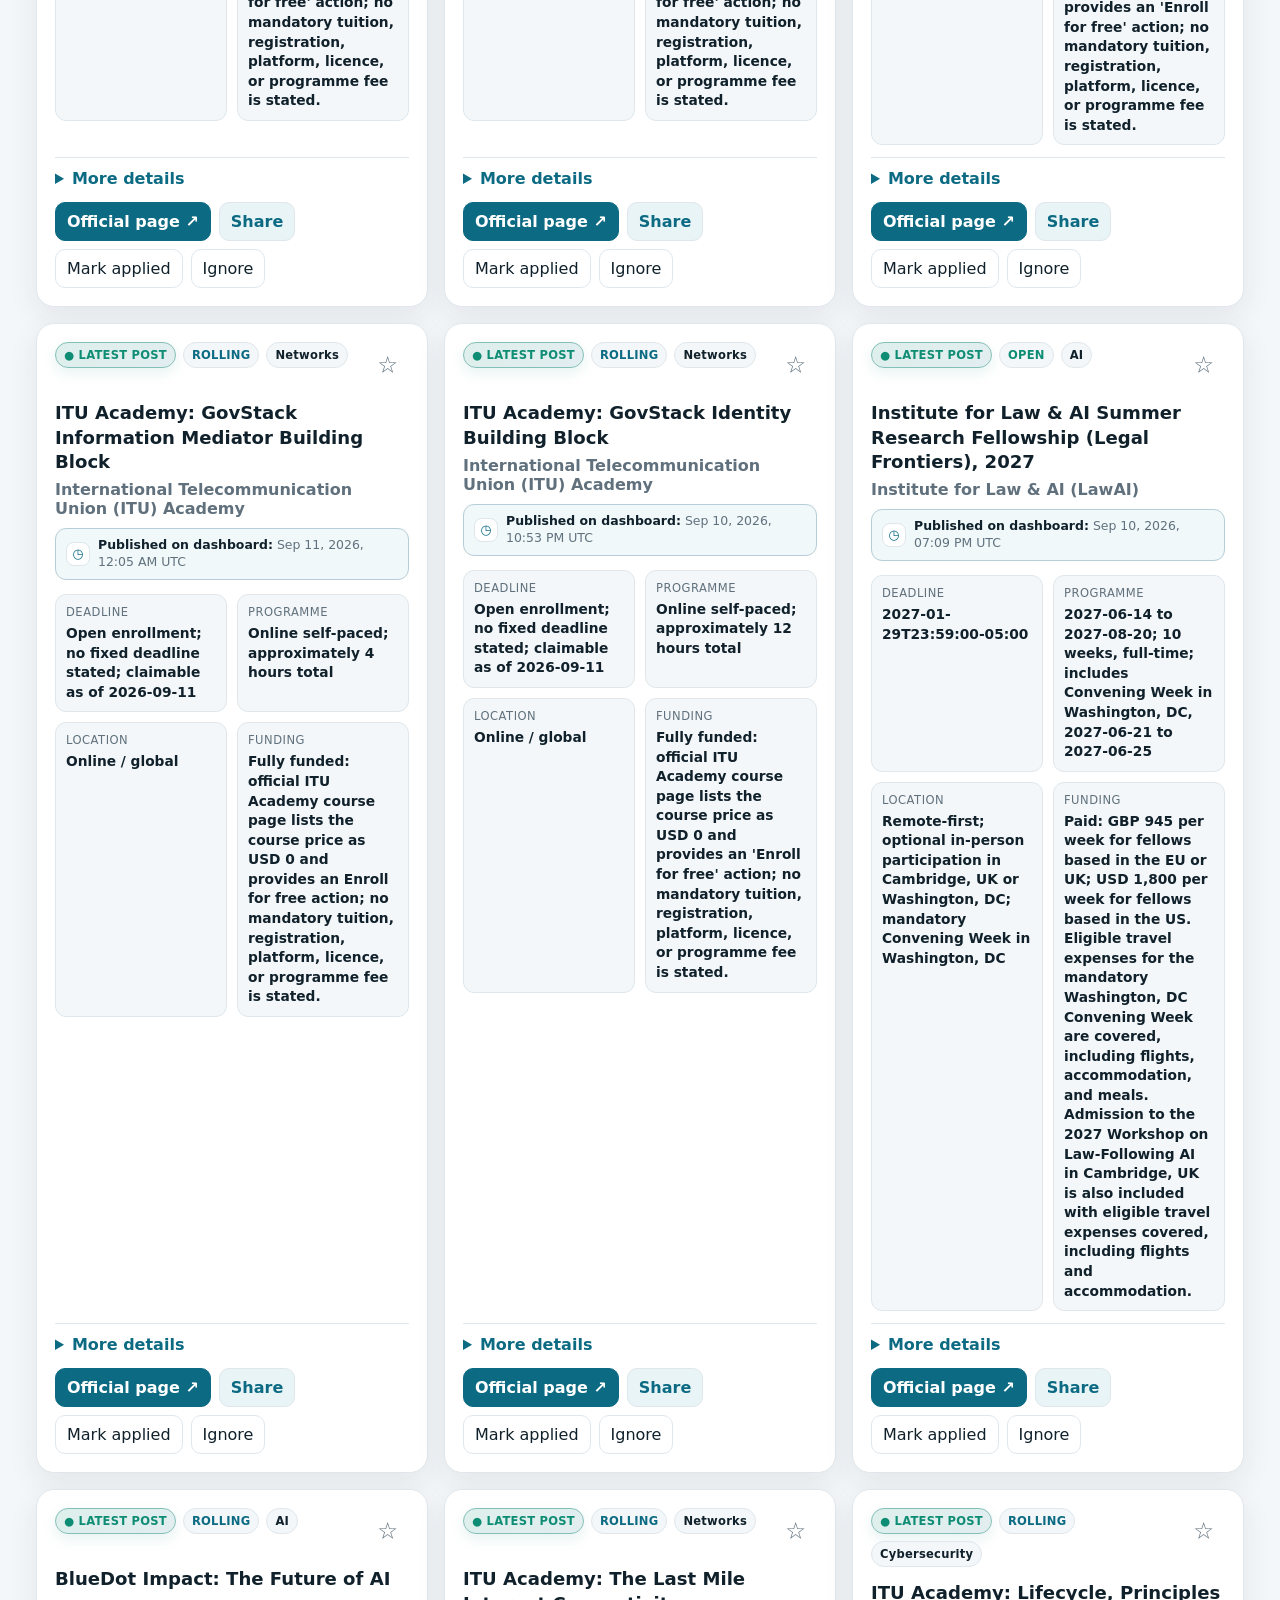
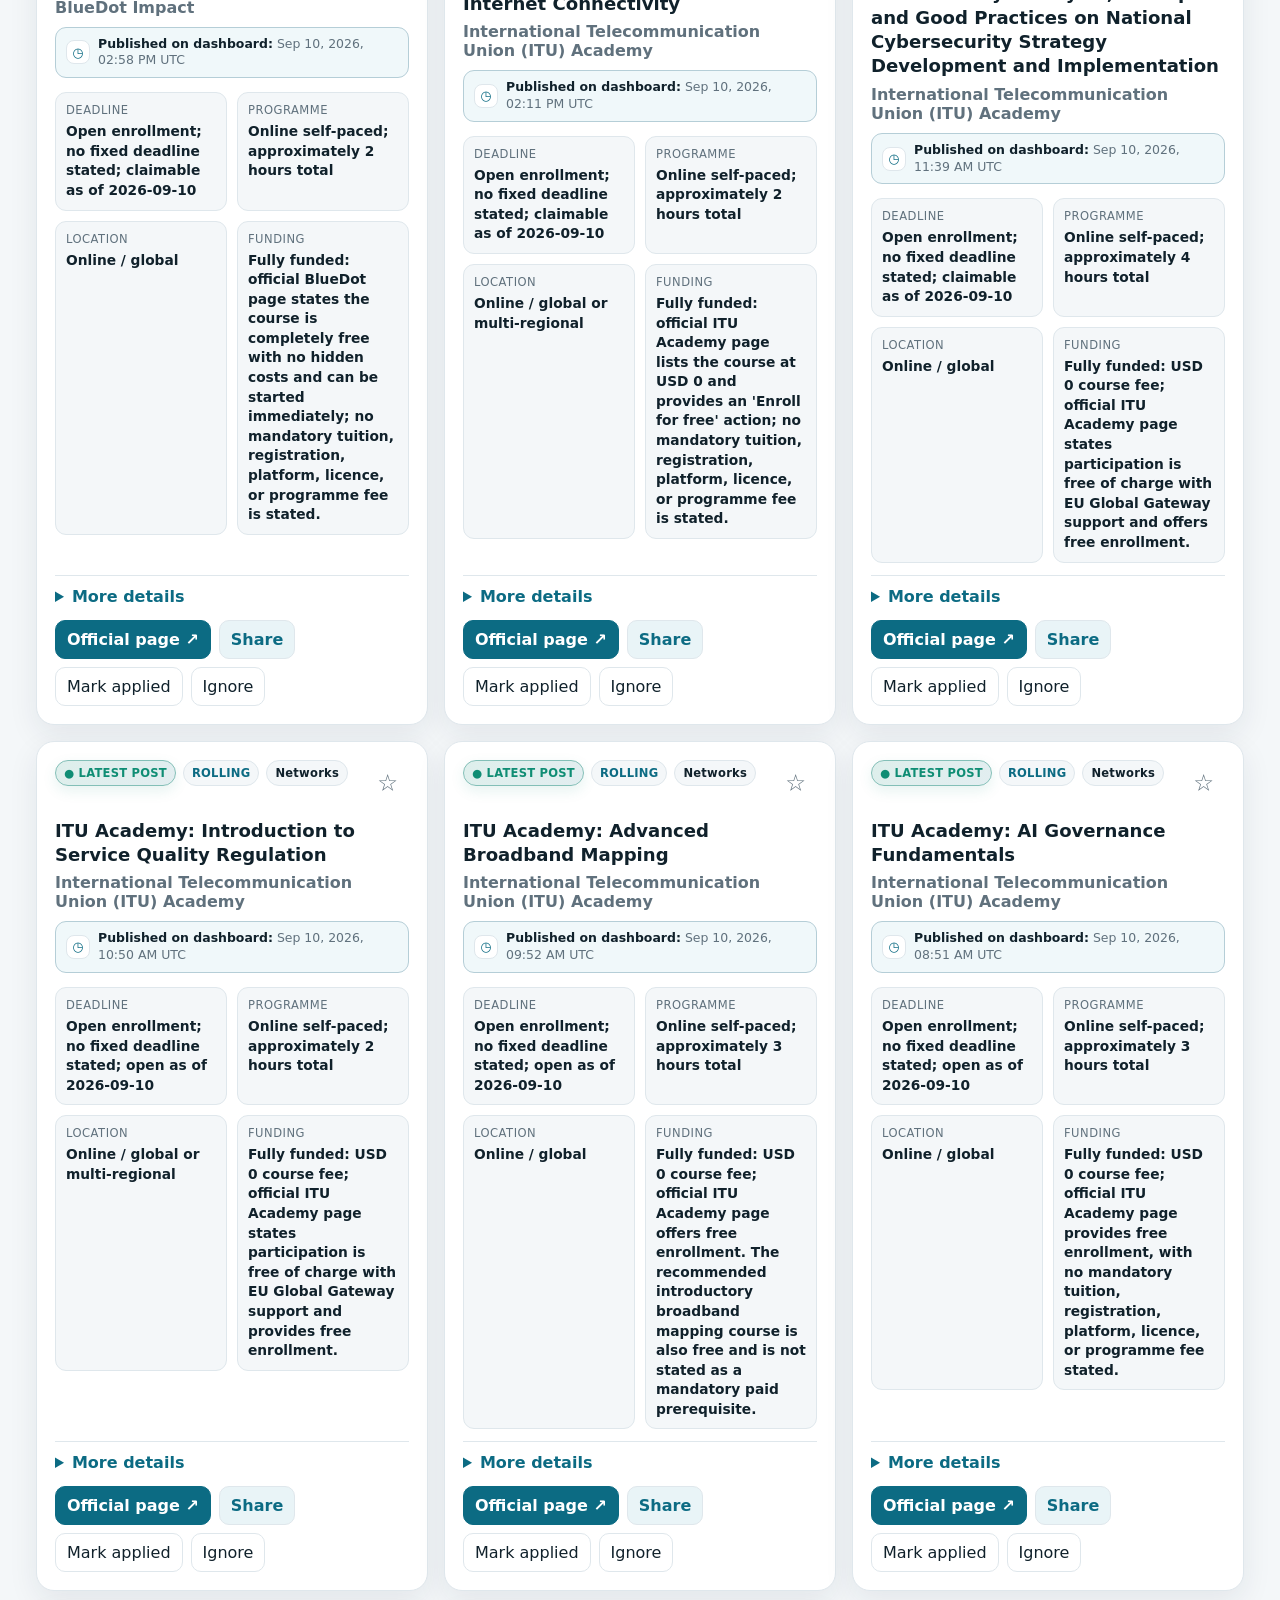
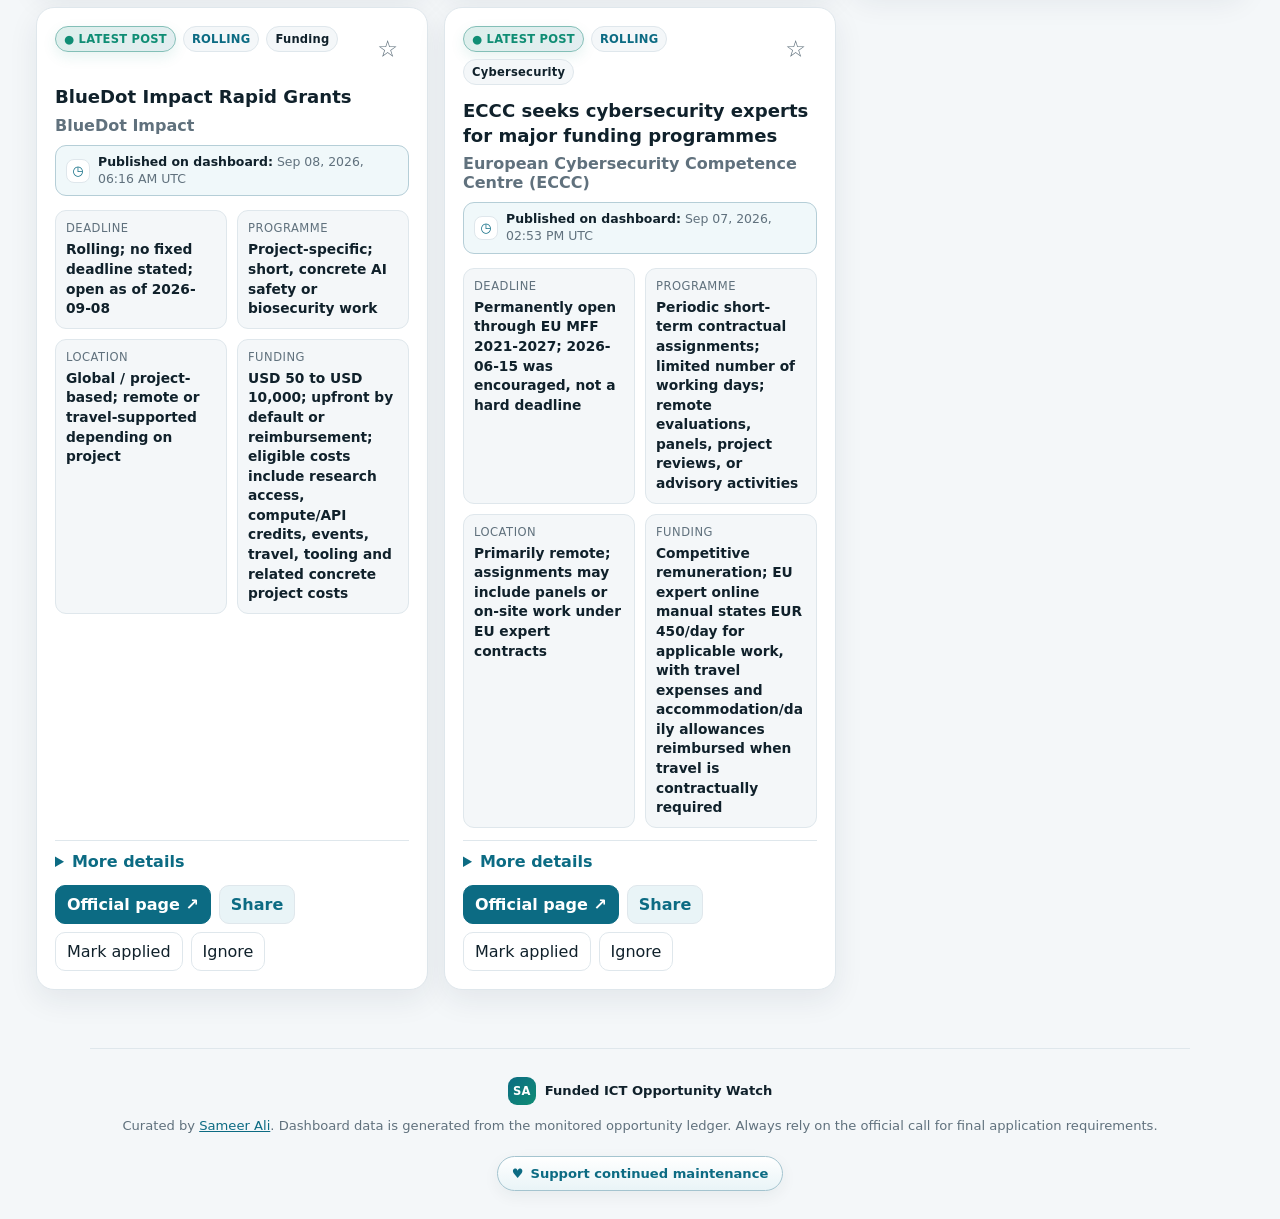
==== commit 5590b3d2: "Move traffic stats eye icon to top header" ====
--- a/docs/index.html
+++ b/docs/index.html
@@ -49,6 +49,20 @@
         <span class="support-button-arrow" aria-hidden="true">↗</span>
       </a>
       <button id="shareBtn" class="share-button" type="button">↗ Share dashboard</button>
+      <a
+        href="https://hits.sh/sameer43786.github.io/eu-opportunity-alerts/"
+        target="_blank"
+        rel="noopener noreferrer"
+        class="ghost"
+        aria-label="Open dashboard traffic statistics"
+        title="Traffic statistics"
+        style="display:inline-flex;align-items:center;justify-content:center;min-width:40px;padding:8px 10px;text-decoration:none;"
+      >
+        <svg aria-hidden="true" width="20" height="20" viewBox="0 0 24 24" fill="none" stroke="currentColor" stroke-width="1.8" stroke-linecap="round" stroke-linejoin="round">
+          <path d="M2 12s3.5-6 10-6 10 6 10 6-3.5 6-10 6S2 12 2 12z"></path>
+          <circle cx="12" cy="12" r="2.75"></circle>
+        </svg>
+      </a>
       <button id="themeBtn" class="ghost" type="button" aria-label="Toggle theme">◐ Theme</button>
       <button id="exportBtn" class="ghost" type="button">Export my status</button>
     </div>
@@ -203,19 +217,6 @@
     <div class="footer-brand"><span class="footer-mark">SA</span><strong>Funded ICT Opportunity Watch</strong></div>
     <p>Curated by <a href="https://github.com/sameer43786" target="_blank" rel="noopener">Sameer Ali</a>. Dashboard data is generated from the monitored opportunity ledger. Always rely on the official call for final application requirements.</p>
     <a id="footerSupportBtn" class="footer-support" href="support.html"><span aria-hidden="true">♥</span> Support continued maintenance</a>
-    <a
-      href="https://hits.sh/sameer43786.github.io/eu-opportunity-alerts/"
-      target="_blank"
-      rel="noopener noreferrer"
-      aria-label="Open dashboard traffic statistics"
-      title="Traffic statistics"
-      style="display:inline-flex;align-items:center;justify-content:center;margin-top:14px;padding:5px;text-decoration:none;opacity:.65;"
-    >
-      <svg aria-hidden="true" width="20" height="20" viewBox="0 0 24 24" fill="none" stroke="currentColor" stroke-width="1.8" stroke-linecap="round" stroke-linejoin="round">
-        <path d="M2 12s3.5-6 10-6 10 6 10 6-3.5 6-10 6S2 12 2 12z"></path>
-        <circle cx="12" cy="12" r="2.75"></circle>
-      </svg>
-    </a>
   </footer>
 
   <script src="app.js?v=20260910-1" defer></script>
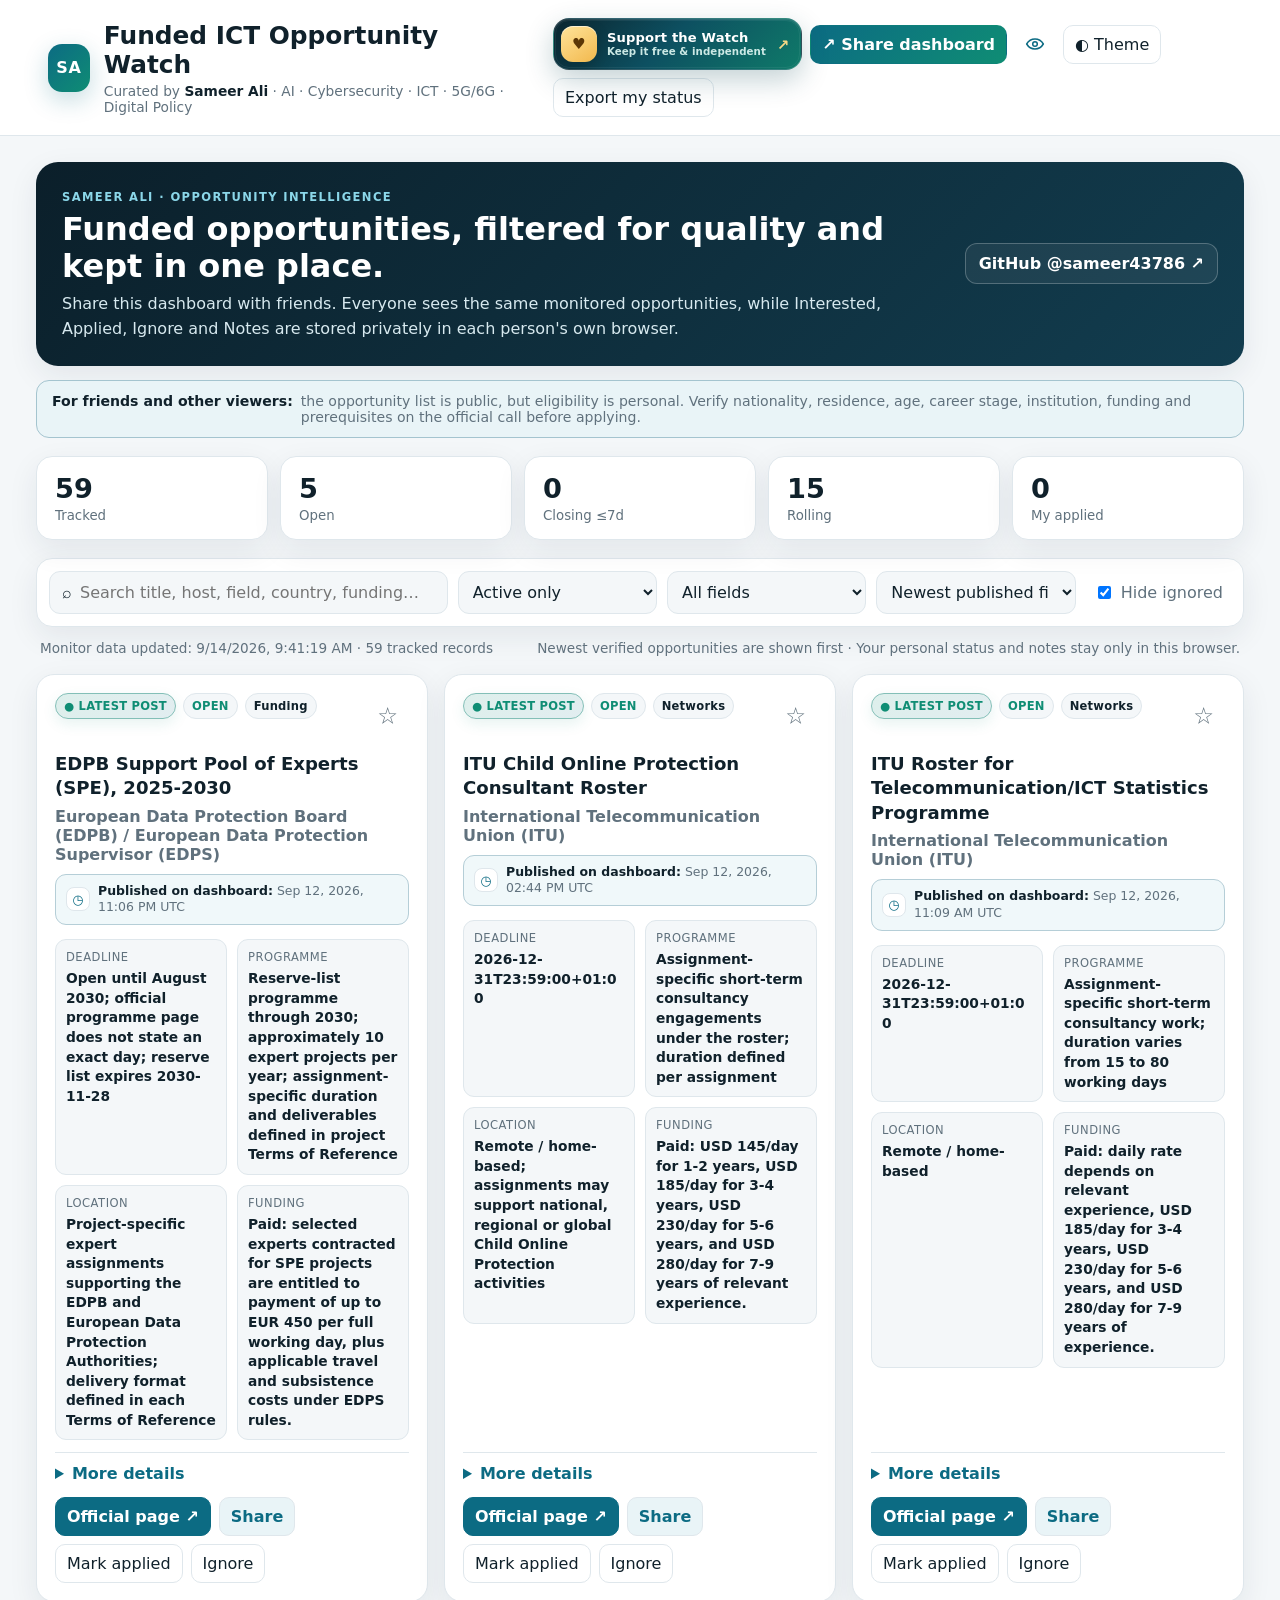
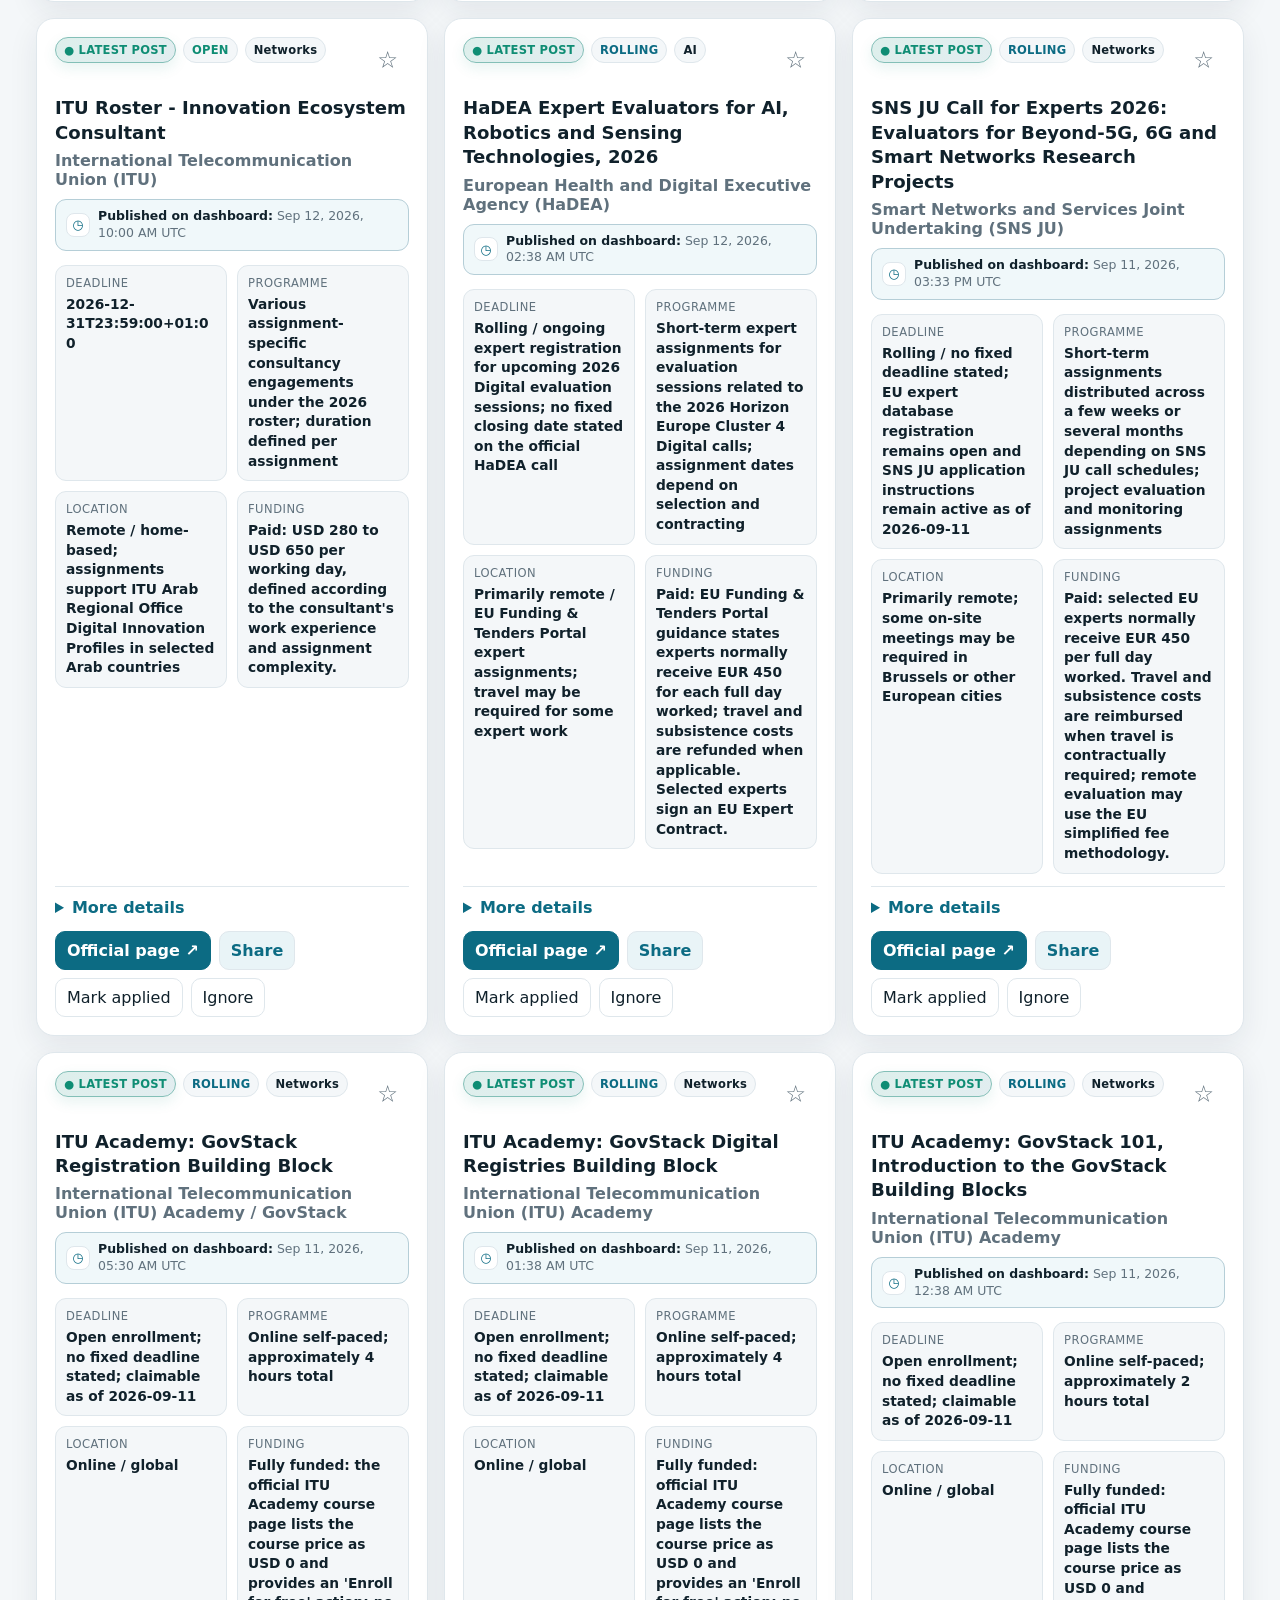
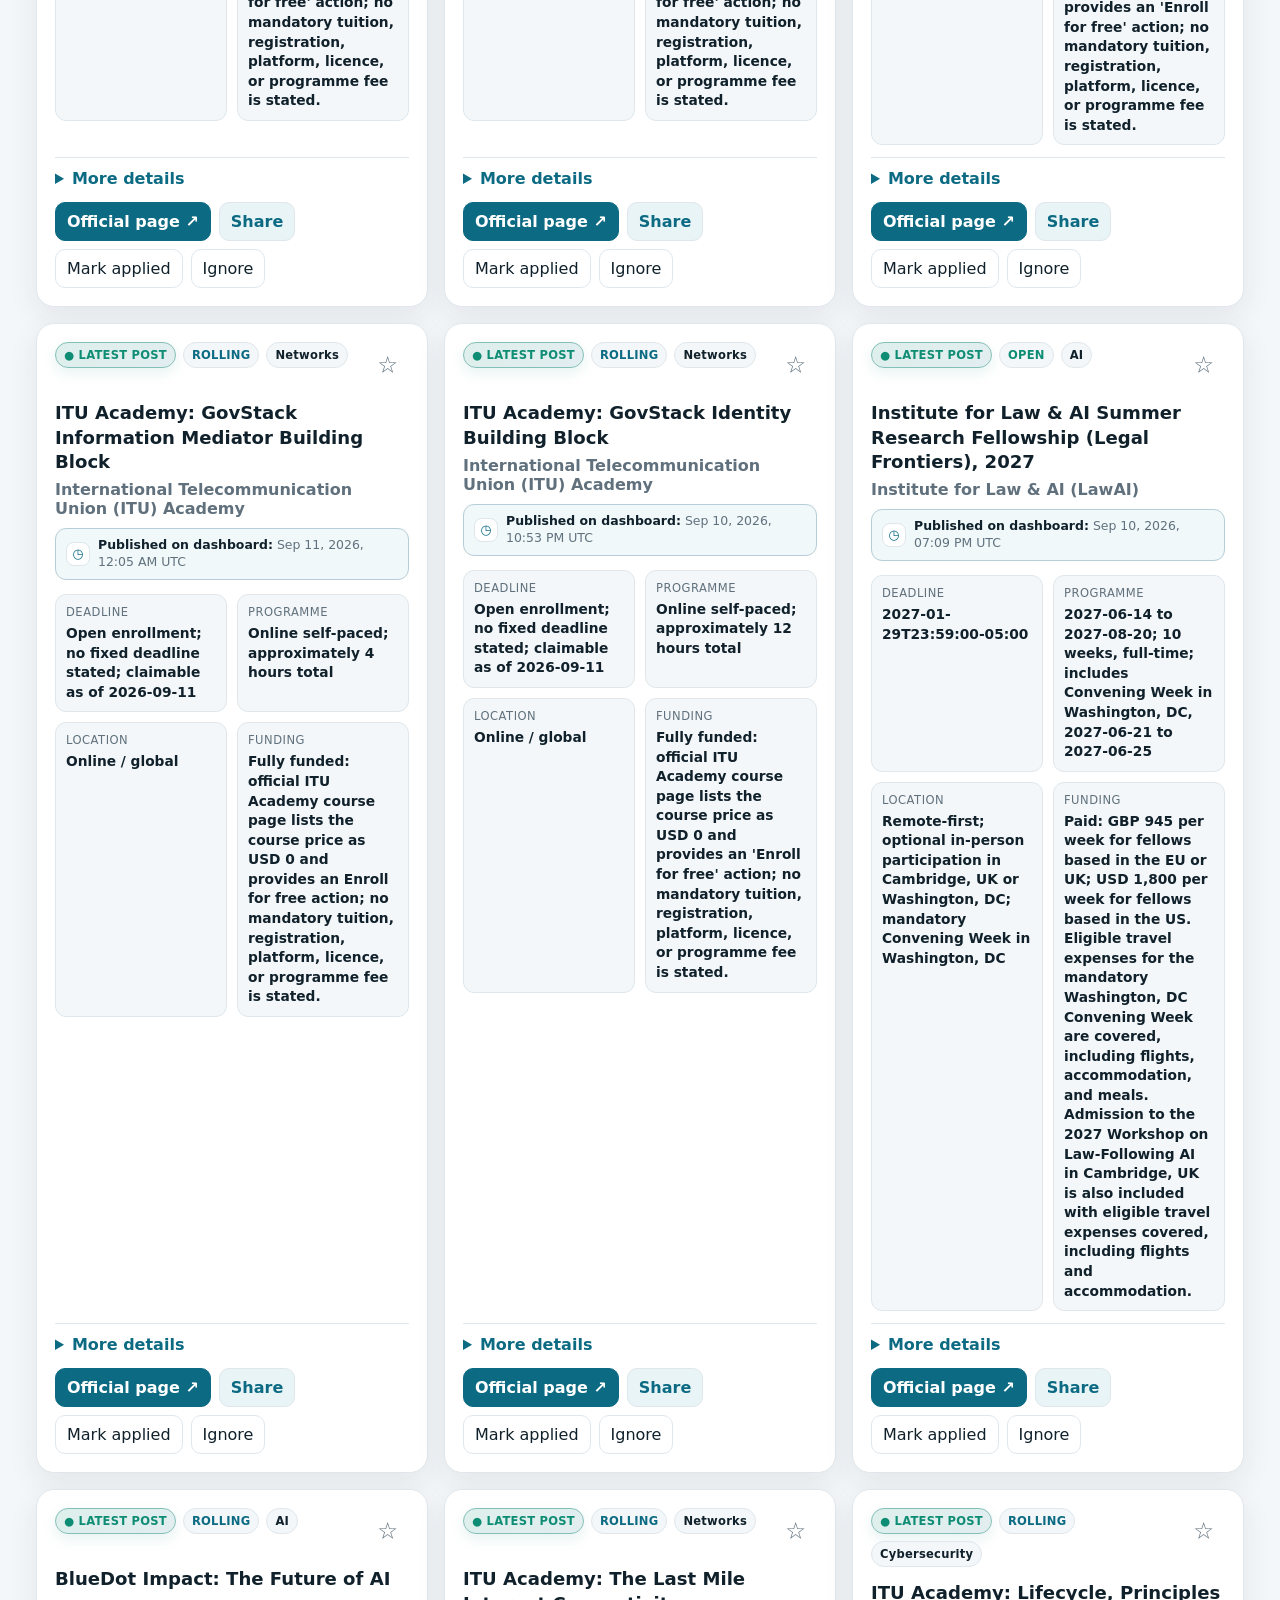
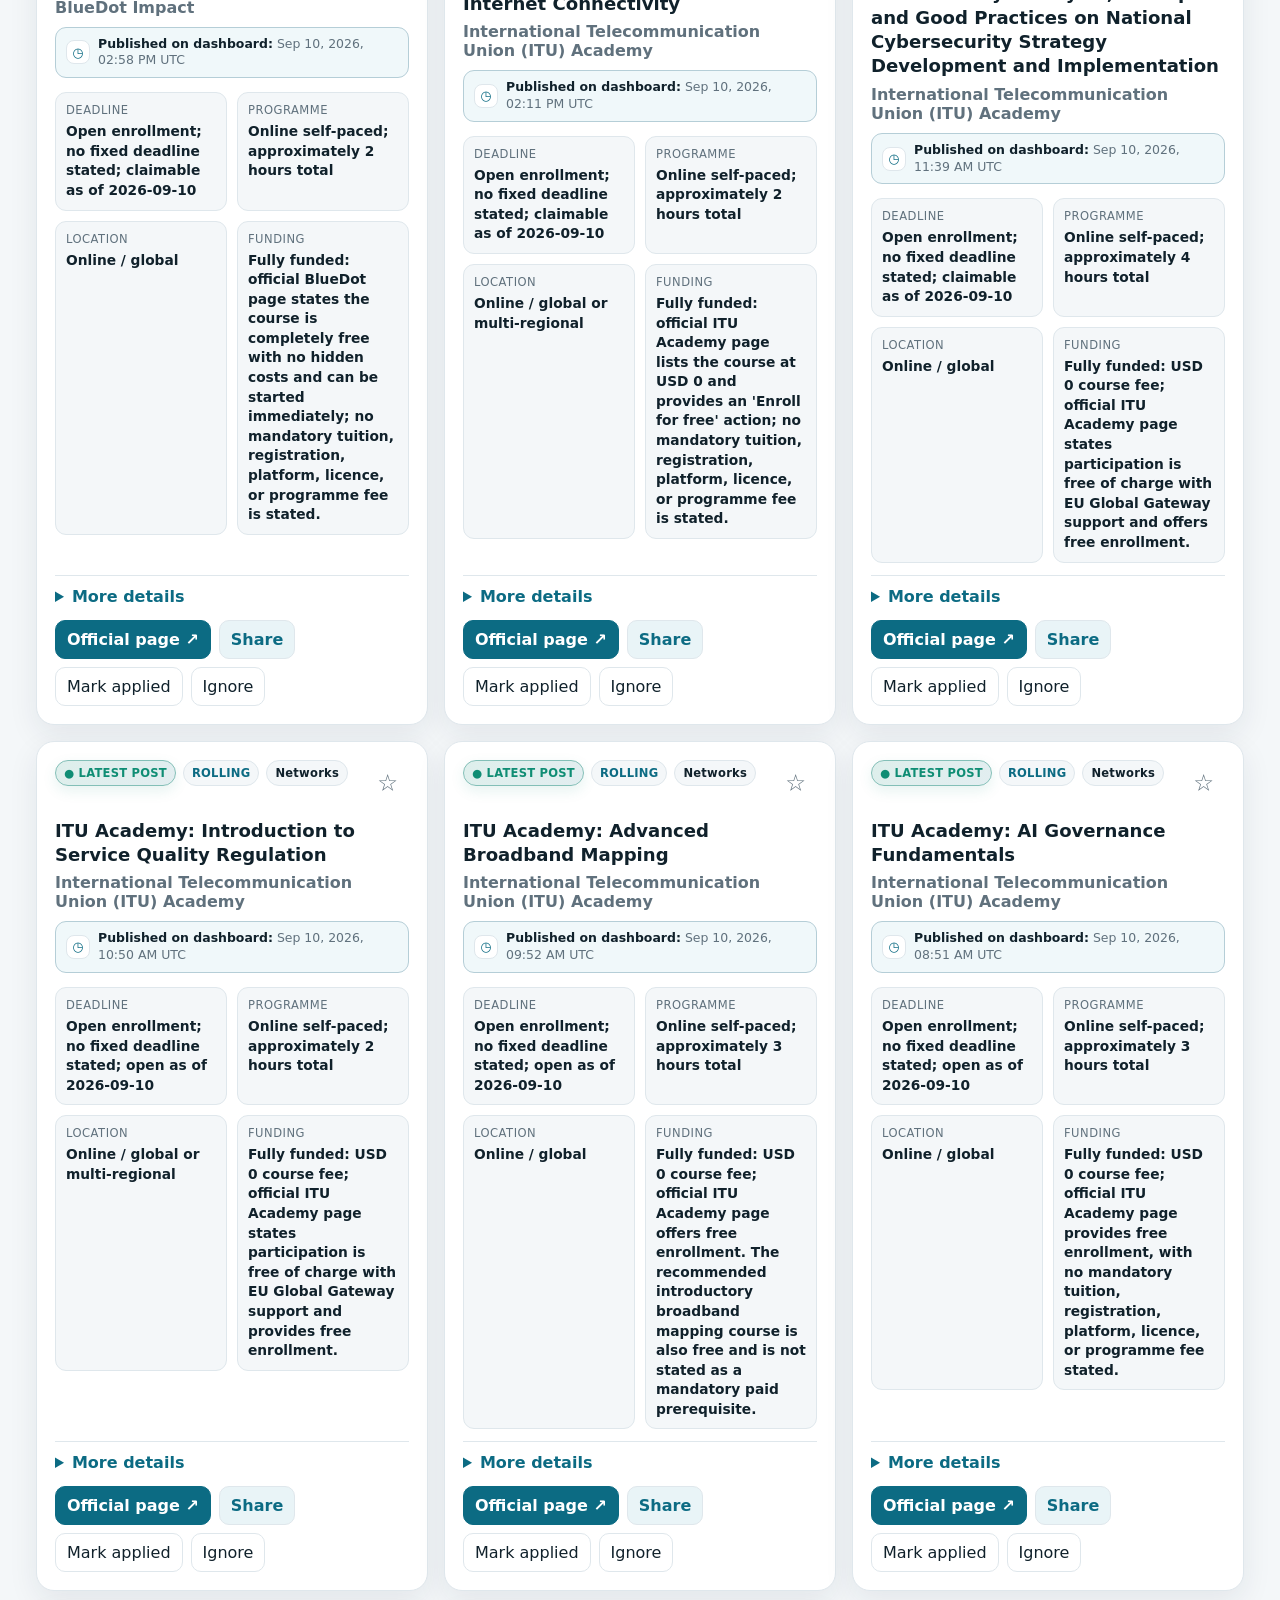
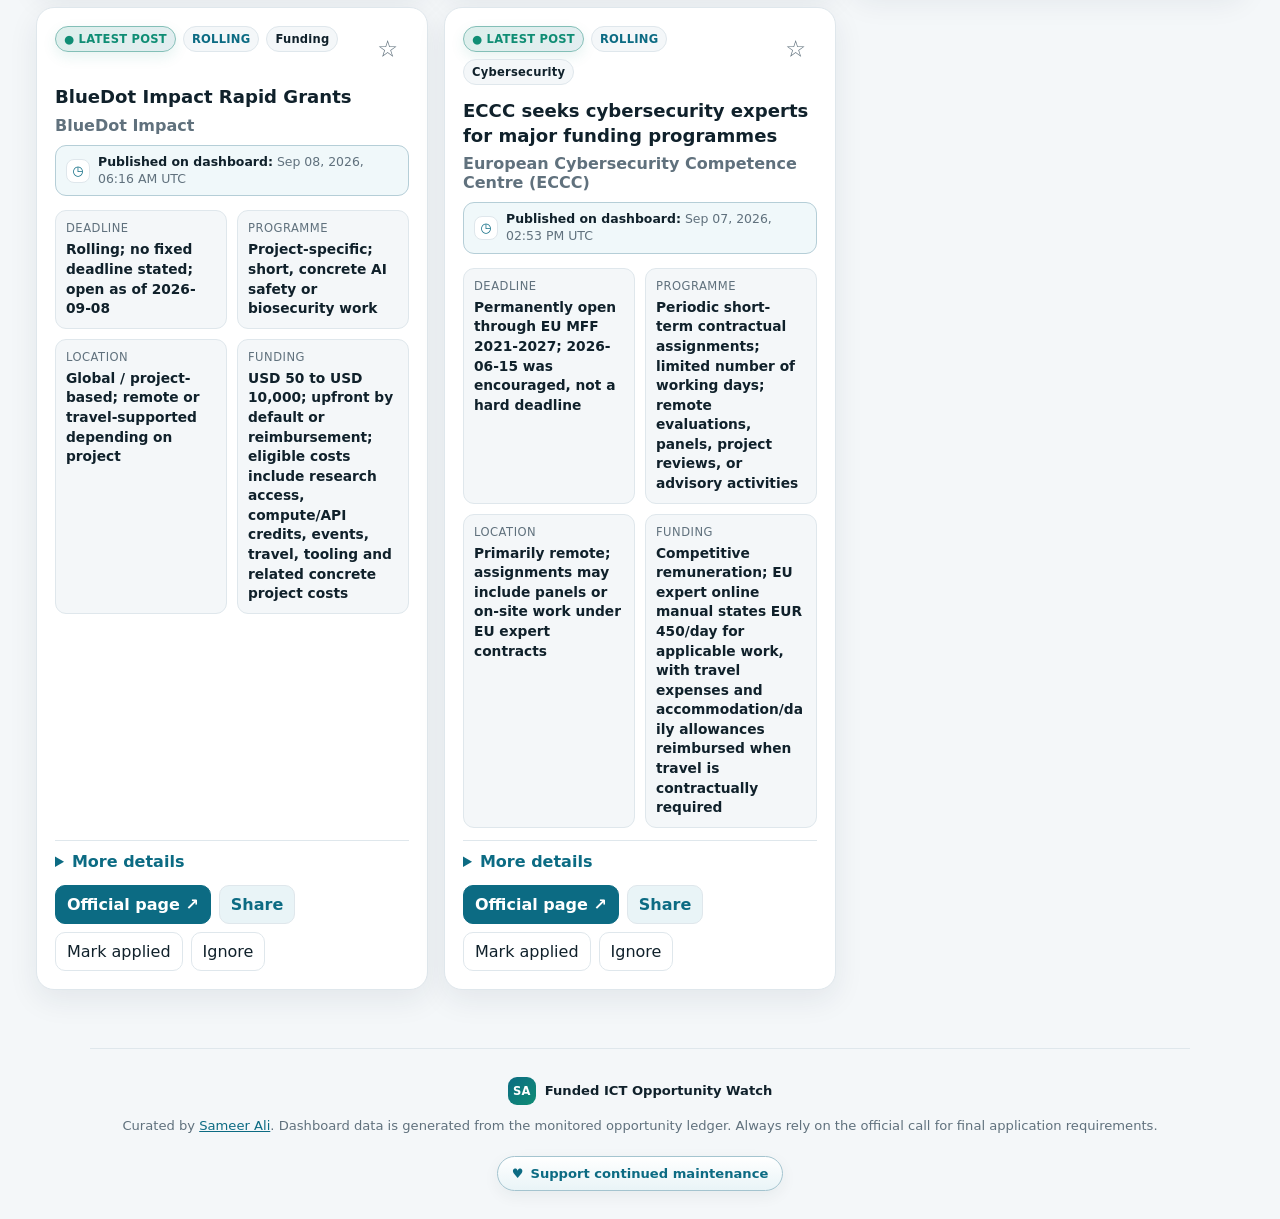
==== commit a6e83069: "Show verification status on opportunity cards" ====
--- a/docs/index.html
+++ b/docs/index.html
@@ -165,6 +165,7 @@
           <p><b>Funding stream:</b> <span class="stream"></span></p>
           <p><b>Aliases:</b> <span class="aliases"></span></p>
           <p><b>Published on dashboard:</b> <span class="reported"></span></p>
+          <p><b>Verification:</b> <span class="verification"></span></p>
         </div>
         <label class="notes-label">My notes
           <textarea class="notes" rows="3" placeholder="Private note stored in this browser only"></textarea>
